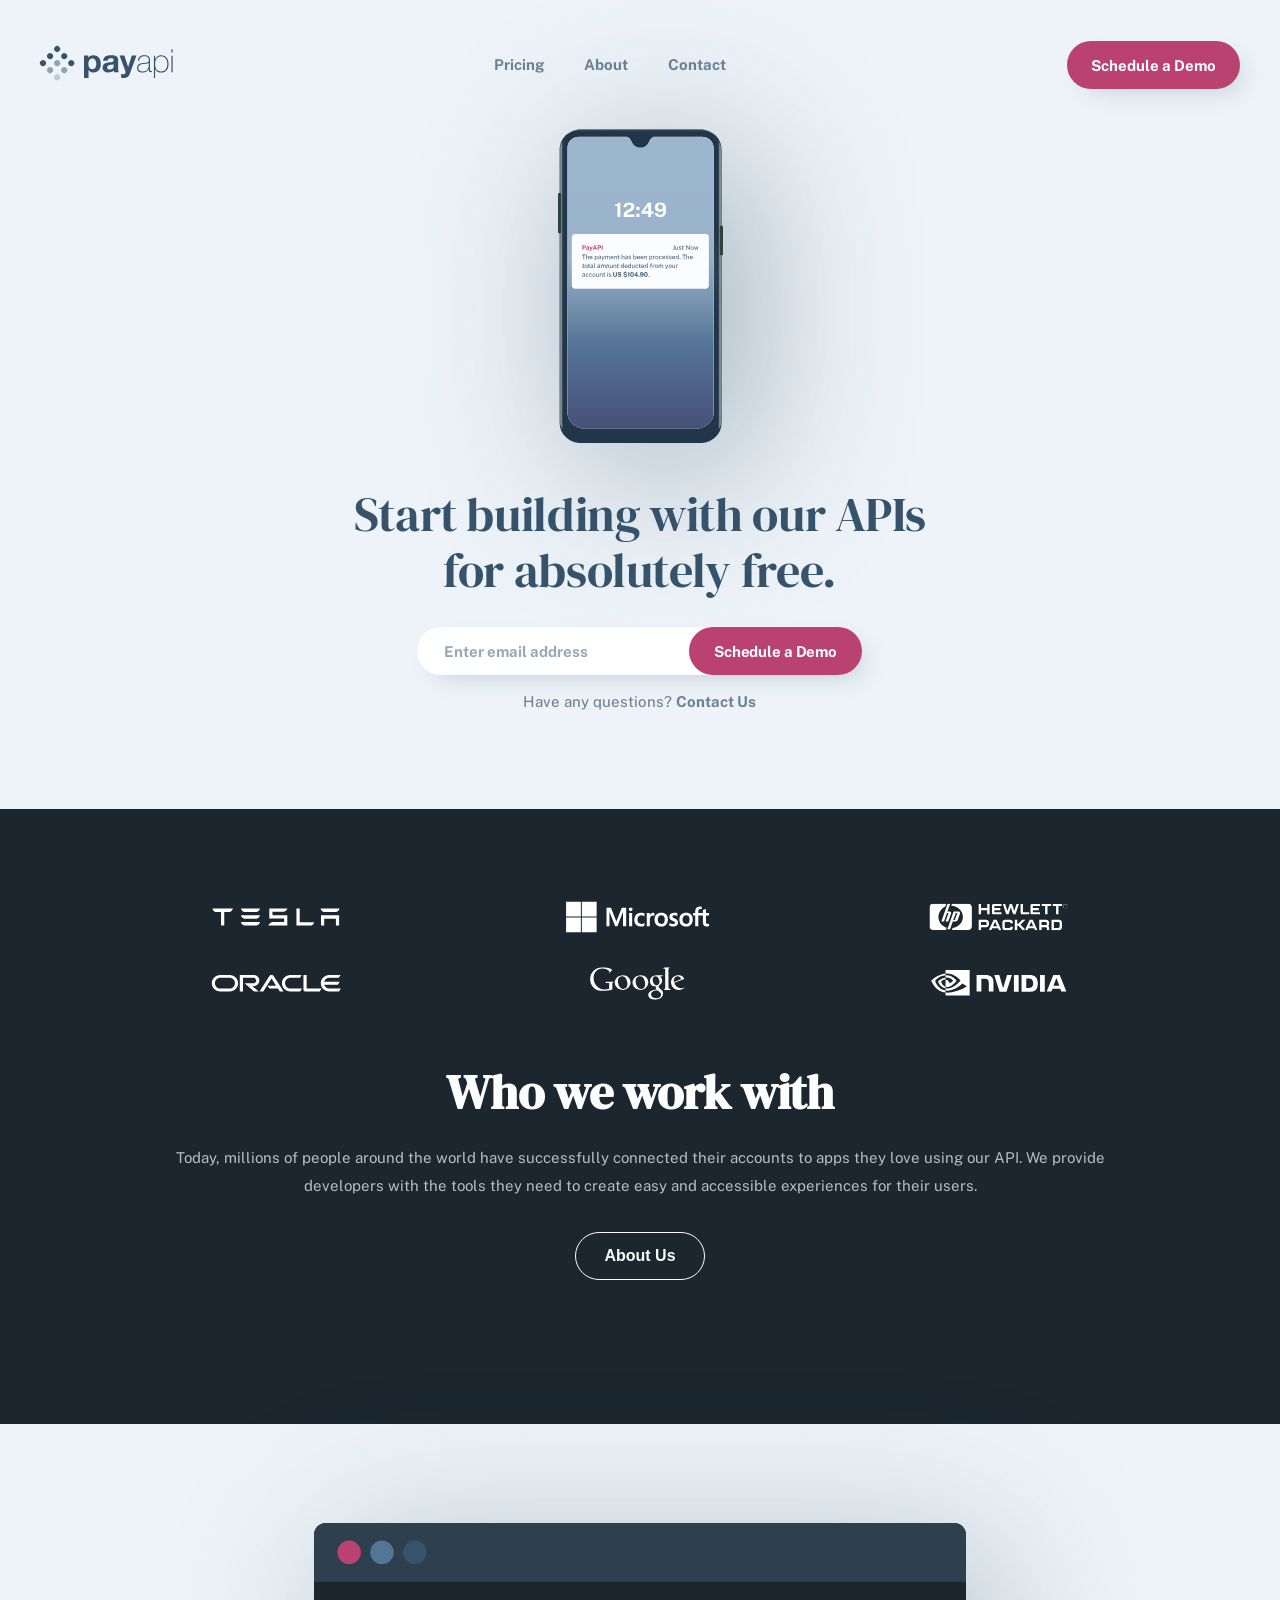
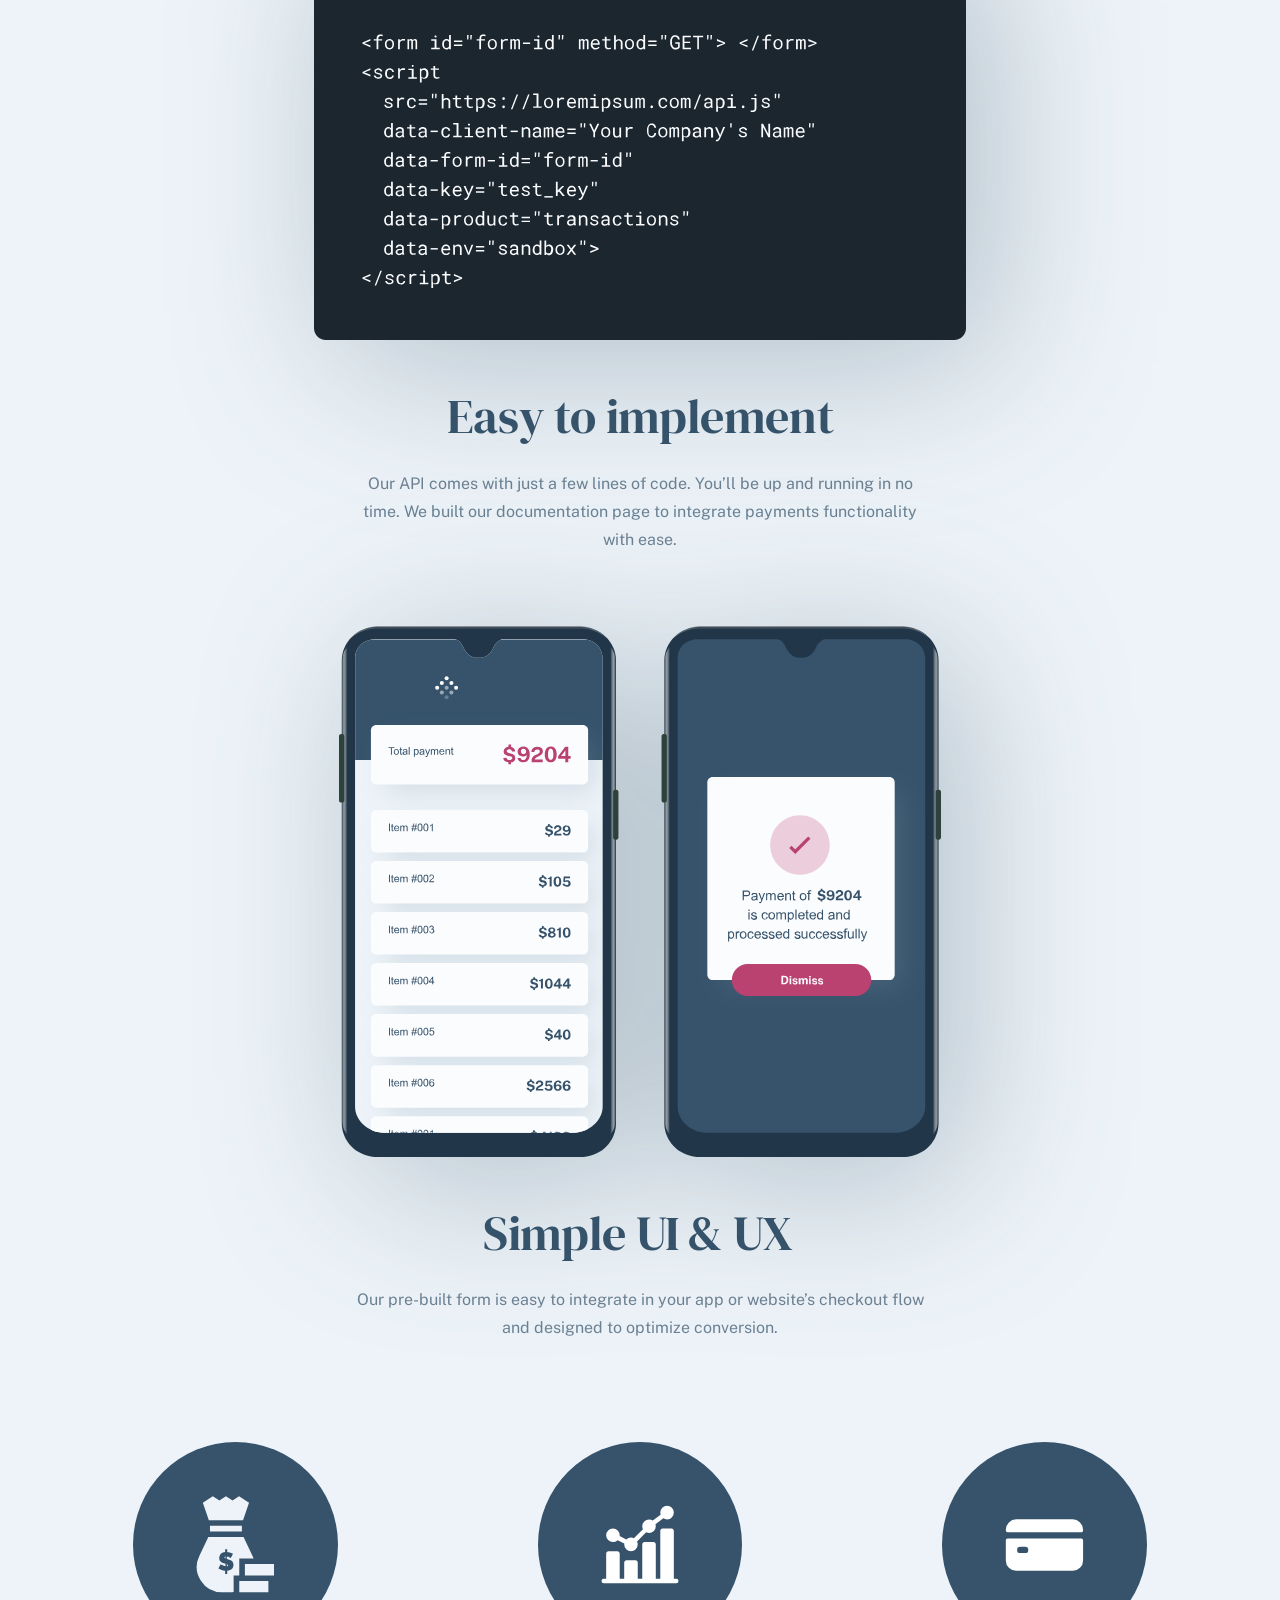
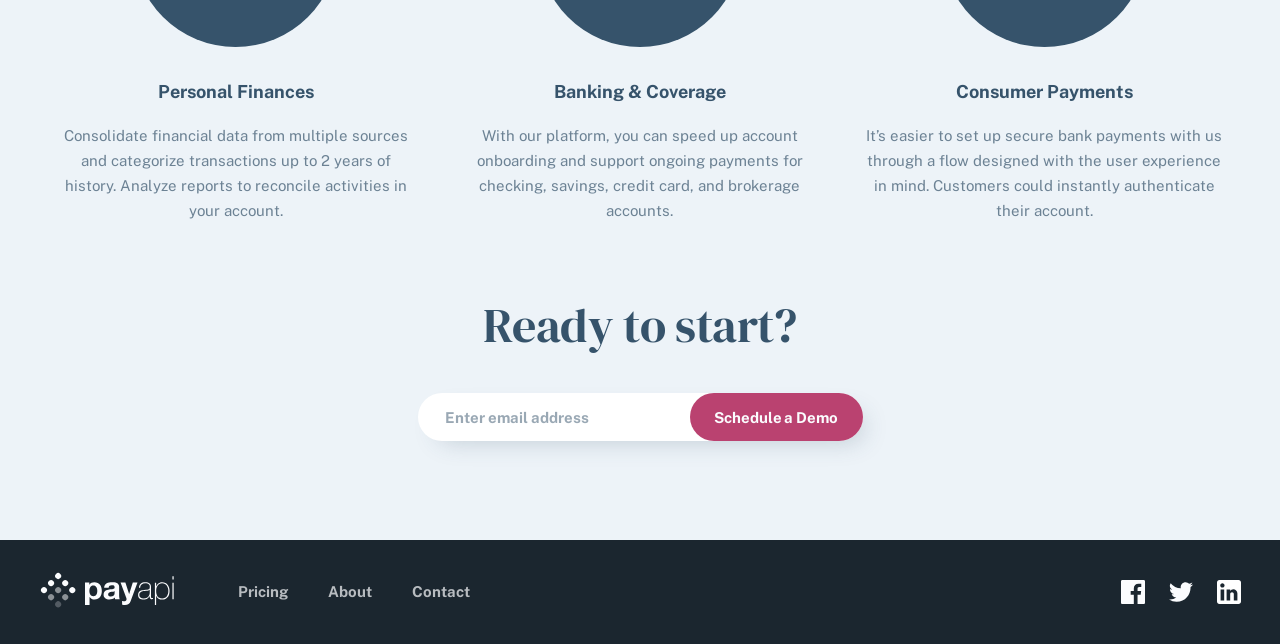
==== index.html @ 1e210c1c "Contact page conflicts fixed" ====
<!DOCTYPE html>
<html lang="en">

<head>
  <meta charset="UTF-8" />
  <meta name="viewport" content="width=device-width, initial-scale=1.0" />
  <title>Homepage</title>
  <link rel="stylesheet" href="/css/style.css" />
  <script type="module" defer src="/js/main.js"></script>
  <script type="module" defer src="/js/resize.js"></script>
  <script defer type="module" src="/js/validation.js"></script>
  <script type="module" defer src="/js/secondInputValidation.js"></script>
</head>

<body>
  <header>
    <!-- NAVBAR Section -->
    <section class="nav noSelect">
      <a href="/index.html">
        <img class="logo" src="/assets/shared/desktop/logo.svg" alt="logo" />
      </a>
      <ul class="menu">
        <li class="w-700">
          <a class="menuItem" href="/pricing.html">Pricing</a>
        </li>
        <li class="w-700">
          <a class="menuItem" href="/about.html">About</a>
        </li>
        <li class="w-700">
          <a class="menuItem" href="/contact.html">Contact</a>
        </li>
        <input class="mobile__btn" type="button" value="Schedule a Demo" />
      </ul>
      <input class="bttn" type="button" value="Schedule a Demo" />
      <button class="hamburger">
        <svg class="menuIcon" width="28" height="17" xmlns="http://www.w3.org/2000/svg">
          <g fill="#36536B" fill-rule="evenodd">
            <path d="M0 0h28v3H0zM0 7h28v3H0zM0 14h28v3H0z" />
          </g>
        </svg>
        <svg class="closeIcon" width="22" height="23" xmlns="http://www.w3.org/2000/svg">
          <path
            d="M19.839.54L21.96 2.66 13.12 11.5l8.84 8.839-2.121 2.121-8.84-8.84-8.838 8.84L.04 20.34l8.838-8.84L.04 2.662 2.16.54 11 9.378 19.839.54z"
            fill="#FBFCFE" fill-rule="evenodd" />
        </svg>
      </button>
    </section>
    <!-- Heeader part -->
    <section class="win__8">
      <!-- Image Section -->
      <div class="center__img">
        <img src="/assets/home/desktop/illustration-phone-mockup2.svg" alt="" />
      </div>
      <!-- Input and button Section -->
      <div class="head__desktop">
        <div class="head__text">
          <p class="title__txt">
            Start building with our APIs for absolutely free.
          </p>
          <form class="btns">
            <input class="title_input" type="email" name="" id="email" placeholder="Enter email address" />
            <button class="bttn__header" type="submit">
              Schedule a Demo
            </button>
          </form>
          <p class="p__questions">
            Have any questions?
            <a class="contact noSelect" href="about.html">Contact Us</a>
          </p>
        </div>
      </div>
    </section>
  </header>
  <!-- MAIN PART -->
  <main>
    <!-- Section about partners with "About Us" button -->
    <section class="partners">
      <!-- Partners Logos Section -->
      <div class="partners__reverse">
        <div class="partners__logos">
          <svg class="logo__scale" xmlns="http://www.w3.org/2000/svg" width="107" height="16" viewBox="0 0 107 16"
            fill="none">
            <path fill-rule="evenodd" clip-rule="evenodd"
              d="M2.75692 3.74634C1.35958 3.43124 0.302128 2.17086 0 0.910481L17.2591 0.871094V0.910481C16.9569 2.17086 15.9373 3.35247 14.5021 3.74634H10.1968L9.97023 3.82511V15.1292H7.28884V3.82511L7.06224 3.74634H2.75692ZM26.6535 3.73842H36.941C38.3889 3.46347 39.4558 2.128 39.7225 0.871094H23.8339C24.1388 2.128 25.2056 3.42419 26.6535 3.73842ZM103.239 3.73842H92.951C91.5412 3.42419 90.4744 2.128 90.1695 0.871094H106.02C105.715 2.128 104.686 3.46347 103.239 3.73842ZM90.5887 15.1292V6.52719H105.677V15.1292H103.01V9.39451H93.2558V15.1292H90.5887ZM82.4729 15.1292C83.8065 14.54 84.5304 13.5187 84.8353 12.3404H72.8331V0.910372H70.1279V15.1292H82.4729ZM59.6498 3.69914H50.1243L50.1624 6.52719H62.5075V15.1292H46.6952C47.3429 13.7544 48.6384 12.6939 50.1624 12.2618H59.8403V9.31595H47.4953V0.910372H62.5837C62.2789 2.128 61.0977 3.26708 59.6498 3.69914ZM36.941 9.35523H26.6535C25.2056 9.041 24.1388 7.74482 23.8339 6.48791H39.7225C39.4558 7.74482 38.3889 9.08028 36.941 9.35523ZM26.6535 15.1292H36.941C38.3889 14.8542 39.4558 13.5187 39.7225 12.2618H23.8339C24.1388 13.5187 25.2056 14.8542 26.6535 15.1292Z"
              fill="white" />
          </svg>
          <svg class="logo__scale" xmlns="http://www.w3.org/2000/svg" width="121" height="26" viewBox="0 0 121 26"
            fill="none">
            <path fill-rule="evenodd" clip-rule="evenodd"
              d="M13.3032 12.5806H0.975342V0H13.3032V12.5806ZM120.145 11.7932V9.67856H117.562V6.39111L117.475 6.41833L115.048 7.17299L115 7.18776V9.67867H111.17V8.29102C111.17 7.64488 111.312 7.15042 111.593 6.82067C111.871 6.49486 112.269 6.32923 112.776 6.32923C113.141 6.32923 113.519 6.41658 113.899 6.58885L113.994 6.63212V4.40513L113.949 4.38838C113.595 4.2588 113.112 4.19355 112.514 4.19355C111.761 4.19355 111.076 4.36023 110.479 4.69057C109.882 5.02137 109.412 5.49361 109.082 6.09404C108.754 6.69377 108.588 7.38643 108.588 8.15295V9.67856H106.789V11.7932H108.588V20.7017H111.17V11.7932H115V17.4544C115 19.786 116.082 20.9675 118.216 20.9675C118.567 20.9675 118.936 20.9258 119.312 20.844C119.696 20.76 119.957 20.6761 120.111 20.5866L120.145 20.5661V18.4319L120.04 18.5025C119.9 18.5975 119.725 18.675 119.521 18.7327C119.315 18.7915 119.144 18.8209 119.011 18.8209C118.511 18.8209 118.141 18.684 117.911 18.4138C117.679 18.1411 117.562 17.6644 117.562 16.9974V11.7932H120.145ZM101.022 18.8212C100.085 18.8212 99.3458 18.5053 98.825 17.883C98.3011 17.2576 98.0356 16.3659 98.0356 15.233C98.0356 14.0641 98.3011 13.1493 98.8253 12.5128C99.3464 11.8805 100.078 11.5596 101.001 11.5596C101.897 11.5596 102.609 11.8661 103.12 12.4711C103.633 13.0792 103.893 13.9867 103.893 15.1691C103.893 16.3662 103.649 17.2856 103.166 17.9007C102.686 18.5111 101.965 18.8212 101.022 18.8212ZM96.9156 10.9961C97.9283 9.94562 99.3487 9.41301 101.137 9.41301C102.821 9.41301 104.158 9.92247 105.107 10.9276C106.057 11.9322 106.538 13.3308 106.538 15.0837C106.538 16.8583 106.025 18.2984 105.013 19.3622C104.001 20.4272 102.609 20.9673 100.875 20.9673C99.2119 20.9673 97.8674 20.4548 96.8793 19.4431C95.8913 18.4317 95.3905 17.0435 95.3905 15.3176C95.3905 13.5005 95.9036 12.0466 96.9156 10.9961ZM91.2269 9.41301C90.0105 9.41301 89.0043 9.72927 88.2356 10.3528C87.4623 10.9801 87.07 11.8028 87.07 12.7984C87.07 13.3159 87.1547 13.7756 87.3213 14.1655C87.489 14.5566 87.7484 14.901 88.093 15.1901C88.4351 15.4768 88.9631 15.7771 89.6627 16.0827C90.2509 16.3287 90.6895 16.5368 90.9681 16.7008C91.2405 16.8615 91.4338 17.0231 91.5429 17.1805C91.649 17.3345 91.7028 17.5453 91.7028 17.8053C91.7028 18.5459 91.1572 18.9063 90.0345 18.9063C89.6181 18.9063 89.1431 18.8179 88.6227 18.6436C88.1061 18.472 87.6185 18.2207 87.177 17.8985L87.0698 17.8203V20.3475L87.1091 20.3662C87.4745 20.5376 87.9352 20.6822 88.4782 20.7959C89.0202 20.9098 89.5126 20.9677 89.9403 20.9677C91.2603 20.9677 92.3232 20.65 93.0989 20.0227C93.8794 19.3911 94.275 18.5489 94.275 17.519C94.275 16.7759 94.062 16.1388 93.6423 15.6249C93.2254 15.1152 92.5019 14.6472 91.4927 14.2336C90.6887 13.9056 90.1736 13.6333 89.9611 13.4243C89.7563 13.2224 89.6523 12.9368 89.6523 12.5752C89.6523 12.2546 89.7807 11.9978 90.0442 11.7898C90.3098 11.5808 90.6795 11.4745 91.1432 11.4745C91.5735 11.4745 92.0137 11.5436 92.4515 11.679C92.889 11.8144 93.2733 11.9957 93.594 12.2175L93.6995 12.2908V9.89351L93.659 9.87583C93.3631 9.74683 92.9729 9.63645 92.4989 9.54689C92.0271 9.4579 91.5991 9.41301 91.2269 9.41301ZM78.1409 17.883C78.6616 18.5053 79.4008 18.8212 80.3379 18.8212C81.281 18.8212 82.0018 18.5111 82.4814 17.9007C82.9643 17.2856 83.2093 16.3662 83.2093 15.1691C83.2093 13.9867 82.949 13.0792 82.4357 12.4711C81.925 11.8661 81.2122 11.5596 80.3172 11.5596C79.3939 11.5596 78.6621 11.8805 78.1415 12.5128C77.6171 13.1493 77.3518 14.0641 77.3518 15.233C77.3518 16.3662 77.6168 17.2576 78.1409 17.883ZM80.453 9.41301C78.6643 9.41301 77.2439 9.94562 76.2317 10.9961C75.2197 12.0466 74.7062 13.5005 74.7062 15.3176C74.7062 17.0442 75.2074 18.4317 76.1954 19.4431C77.1834 20.4548 78.5279 20.9673 80.1914 20.9673C81.9246 20.9673 83.317 20.4272 84.3293 19.3622C85.3412 18.2984 85.8542 16.8583 85.8542 15.0837C85.8542 13.3308 85.3729 11.9322 84.4232 10.9276C83.4731 9.92247 82.1372 9.41301 80.453 9.41301ZM70.7862 9.67856V11.5875H70.8134C71.0517 10.968 71.3634 10.4713 71.7947 10.1089C72.2861 9.6967 72.8597 9.48733 73.5008 9.48733C73.926 9.48733 74.2621 9.53909 74.4997 9.64168L74.541 9.65971V12.2738L74.4337 12.1948C74.3157 12.1083 74.1154 12.026 73.8389 11.9503C73.5596 11.8741 73.3017 11.8356 73.0719 11.8356C72.394 11.8356 71.8388 12.1335 71.4221 12.7214C71.0001 13.3163 70.7862 14.104 70.7862 15.0628V20.7015H68.2353V9.67856H70.7862ZM63.6671 9.41301C62.4968 9.41301 61.4529 9.66809 60.5651 10.1709C59.6753 10.6749 58.9873 11.3945 58.5191 12.3094C58.053 13.2221 57.8164 14.2883 57.8164 15.4773C57.8164 16.5188 58.0458 17.4745 58.4993 18.3169C58.953 19.1607 59.5952 19.8207 60.4082 20.2786C61.2199 20.7358 62.1582 20.9676 63.197 20.9676C64.4093 20.9676 65.4443 20.7213 66.2742 20.2354L66.3077 20.2159V17.8403L66.2005 17.9199C65.8246 18.1983 65.4045 18.4204 64.9525 18.5805C64.5016 18.7404 64.0906 18.8212 63.7301 18.8212C62.7292 18.8212 61.9256 18.5029 61.3424 17.8752C60.7579 17.2468 60.4615 16.3643 60.4615 15.2538C60.4615 14.1364 60.7706 13.2312 61.3797 12.5633C61.987 11.8974 62.792 11.5596 63.7722 11.5596C64.6107 11.5596 65.4277 11.8482 66.2007 12.4182L66.3077 12.4971V9.99412L66.2731 9.97435C65.9823 9.80883 65.5855 9.67216 65.093 9.56852C64.6026 9.46511 64.1229 9.41301 63.6671 9.41301ZM53.5086 9.67867H56.0595V20.7015H53.5086V9.67867ZM54.8102 4.98287C54.3903 4.98287 54.0241 5.12815 53.7233 5.41603C53.4212 5.70473 53.268 6.06822 53.268 6.49719C53.268 6.91942 53.4193 7.27628 53.7186 7.5573C54.0159 7.8375 54.3832 7.97952 54.8103 7.97952C55.2372 7.97952 55.6059 7.8375 55.9068 7.55776C56.2095 7.27628 56.3631 6.91953 56.3631 6.49719C56.3631 6.08322 56.2137 5.72346 55.9192 5.42766C55.625 5.13245 55.2517 4.98287 54.8102 4.98287ZM48.4454 20.7015V8.86539H48.3615L43.7415 20.7015H41.8952L37.202 8.86423H37.1181V20.7014H34.6716V5.3203H38.4214L42.8659 16.745L47.4457 5.3203H51.0488V20.7015H48.4454ZM14.1251 12.5806H26.453V0H14.1251V12.5806ZM13.3032 26H0.975342V13.4194H13.3032V26ZM14.1251 26H26.453V13.4194H14.1251V26Z"
              fill="white" />
          </svg>
          <svg class="logo__scale" xmlns="http://www.w3.org/2000/svg" width="115" height="22" viewBox="0 0 115 22"
            fill="none">
            <path fill-rule="evenodd" clip-rule="evenodd"
              d="M32.3952 0H18.7614L18.1421 1.6469C23.5481 1.90327 27.8451 5.96744 27.8451 10.9429C27.8451 15.5676 24.1323 19.4046 19.2677 20.129L18.684 21.8963H32.3952C33.1634 21.8993 33.9011 21.5931 34.4455 21.0455C34.9898 20.4978 35.296 19.7537 35.2963 18.9775V2.90892C35.2963 1.28809 33.9969 0 32.3952 0ZM7.43342 10.9435C7.43342 15.0151 10.321 18.6087 14.3378 19.9148L13.6368 21.8963H2.89436C1.29573 21.8963 0 20.5722 0 18.9558V2.93126C-0.00101789 1.31471 1.29443 0.00301889 2.89436 0.000620767H13.9846L13.2891 1.95604C9.94133 3.75192 7.43342 7.36416 7.43342 10.9435ZM108.008 13.3558H101.673V21.9845H107.969C110.249 21.9845 110.403 19.759 110.403 18.5485V16.0108C110.403 14.4881 109.63 13.3558 108.008 13.3558ZM108.432 18.7832V16.3231C108.472 15.7774 108.086 15.1523 107.506 15.1523H103.642V20.1886H107.351C108.046 20.1886 108.432 19.5244 108.432 18.7832ZM98.9531 18.6305C99.4188 18.2381 99.7284 17.6509 99.7284 16.0835C99.7284 14.3205 98.5273 13.3409 97.1327 13.3409H91.4367V21.9994H93.3745V19.4524H96.7057C97.481 19.4524 97.8687 20.0793 97.8687 20.4319V21.9988H99.7284V20.1967C99.7284 19.6876 99.573 18.944 98.9531 18.6305ZM93.3739 17.6509H96.9379C97.6746 17.6509 97.8681 16.7495 97.8681 16.3194C97.8681 15.8873 97.6746 15.1436 96.7051 15.1436H93.3739V17.6509ZM86.0529 13.3577H83.5044L80.0676 20.7727V21.9826H81.6121L82.307 20.4214H87.2423L87.9458 21.9826H89.9548L86.0529 13.3577ZM84.7787 14.958L83.118 18.6267H86.432L84.7787 14.958ZM71.1087 21.9919V13.349H73.0827V16.595H73.9336L77.2992 13.349H79.93L75.7896 17.4163L79.2326 20.8578V21.9919H77.7624L74.0884 18.3933H73.0827V21.9919H71.1087ZM60.7422 19.9508V15.3894C60.7422 14.4155 61.7836 13.3626 62.7094 13.3626H67.4555C68.6904 13.4011 69.4222 14.6886 69.4222 15.4292V16.1691H67.4555C67.4156 15.7793 67.0691 15.1951 66.7607 15.1951H63.365C62.5939 15.1951 62.71 15.9748 62.71 15.9748V19.4052C62.71 20.0291 63.0953 20.1849 63.3269 20.1849H66.6833C67.4162 20.1849 67.4942 19.561 67.4942 19.1712H69.4228V19.9508C69.4228 21.2377 68.5362 21.9783 67.4561 21.9783H62.7487C61.2822 21.9783 60.7422 20.8472 60.7422 19.9508ZM55.9635 13.3409H53.4064L49.4154 22H51.5074L52.2053 20.4332H57.156L57.8619 22H59.8771L55.9635 13.3409ZM54.6844 14.9468L53.0188 18.6305H56.3119L54.6844 14.9468ZM47.203 13.354H40.9806V21.987H42.9515V19.5647H47.2024C48.3617 19.5647 49.6759 18.9011 49.6759 16.4789C49.6765 14.0182 48.2462 13.354 47.203 13.354ZM42.9515 17.7682H46.7392C47.5895 17.7682 47.5895 16.87 47.5895 16.4795C47.5895 16.0891 47.5895 15.1511 46.623 15.1511H42.9515V17.7682ZM40.9806 0.141535V8.77455H42.9515V5.33674H48.0914V8.77455H50.0624V0.141535H48.0914V3.54024H42.9515V0.141535H40.9806ZM53.4427 0.135948H60.0197V1.93679H54.0614V3.54024H59.0139V5.33922H54.0614V6.98177H60.0197V8.78076H53.3266C52.5525 8.78076 52.0886 8.15502 52.0886 7.64661V1.42714C52.0886 0.644357 52.5525 0.135948 53.4427 0.135948ZM75.9002 0.144639V7.48335C75.9002 8.14695 76.4028 8.77145 77.2912 8.77145H83.086V6.97556H77.8712V0.144639H75.9002ZM98.343 1.93493V8.78076H96.3702V1.93493H93.5256V0.134707H101.227V1.93493H98.343ZM107.469 8.78634V1.93121H110.355V0.12912H102.646V1.93121H105.494V8.78634H107.469ZM85.5073 0.139673H92.0794H92.08V1.93679H86.126V3.53962H91.0749V5.33736H86.126V6.97867H92.08V8.77641H85.3912C84.6171 8.77641 84.1538 8.1513 84.1538 7.64289V1.42963C84.1538 0.647461 84.6171 0.139673 85.5073 0.139673ZM70.5158 8.78945C69.934 8.78945 69.3724 7.90796 69.2557 7.47652L67.8027 2.94927L65.903 8.79007H64.7019C64.12 8.79007 63.6156 7.88871 63.4995 7.4579L61.1354 0.127257H63.1118L64.9347 6.04628L66.8725 0.166366H68.7322L70.67 6.04628L72.4916 0.127257H74.4693L71.6782 8.79007H70.5158V8.78945ZM113.025 0.0763544C113.535 0.0681472 114.026 0.272203 114.382 0.640632C114.755 1.01682 114.942 1.47246 114.942 2.00694C114.95 2.52317 114.748 3.01992 114.382 3.3807C114.008 3.75999 113.555 3.94994 113.025 3.94994C112.493 3.94994 112.042 3.76061 111.67 3.3807C111.3 3.00265 111.115 2.54515 111.115 2.00694C111.107 1.49298 111.31 0.998695 111.675 0.640632C112.048 0.265068 112.497 0.0763544 113.025 0.0763544ZM114.191 3.19323C113.887 3.51331 113.464 3.69098 113.025 3.68363C112.586 3.69144 112.163 3.51369 111.859 3.19323C111.546 2.88025 111.373 2.45129 111.381 2.00632C111.381 1.54571 111.541 1.15277 111.861 0.827483C112.183 0.500959 112.57 0.337077 113.026 0.337077C113.481 0.337077 113.87 0.500959 114.192 0.827483C114.512 1.15277 114.671 1.54571 114.671 2.00632C114.671 2.47065 114.512 2.86608 114.191 3.19323ZM15.0461 0L9.85222 14.6674V14.668H12.0457L14.5851 7.60848H15.2775C15.7385 7.60848 15.7385 7.94782 15.6619 8.3256L13.3919 14.668H15.6619C15.6619 14.668 17.624 9.3076 17.9705 8.17485C18.3164 7.04211 17.624 6.47574 16.2772 6.47574H14.9689L17.2775 0H15.0461ZM20.0814 6.4385H23.6719C24.7524 6.4385 25.8727 7.00727 25.2936 8.56164L23.6333 13.1869C23.3248 14.059 23.0542 14.6656 21.4325 14.6656H19.4024L17.1086 21.1852H14.9077L20.0814 6.4385ZM23.0542 8.14482C23.0542 8.14482 21.4325 12.656 21.3939 12.8836C21.3553 13.1112 21.1619 13.5281 20.7762 13.5281H19.8022L21.8959 7.57605H22.8613C23.2085 7.57605 23.1699 7.84152 23.0542 8.14482Z"
              fill="white" />
          </svg>
          <svg class="logo__scale" mlns="http://www.w3.org/2000/svg" width="109" height="15" viewBox="0 0 109 15"
            fill="none">
            <path fill-rule="evenodd" clip-rule="evenodd"
              d="M47.0247 9.2711H54.1314L50.3735 3.28146L43.4765 14.1109H40.3377L48.7266 1.10233C49.0913 0.576854 49.6992 0.259277 50.3735 0.259277C51.0256 0.259277 51.6335 0.565824 51.9873 1.08048L60.4094 14.1109H57.2706L55.7897 11.691H48.5943L47.0247 9.2711ZM79.6302 11.6908V0.390595H76.9666V12.7969C76.9666 13.1363 77.0991 13.4649 77.3533 13.7168C77.6075 13.9686 77.9501 14.1109 78.3259 14.1109H90.4729L92.0425 11.691H79.63L79.6302 11.6908ZM40.2492 5.03334C40.2492 7.5956 38.1492 9.66505 35.5627 9.66505L35.5629 9.66547H34.347L39.6966 14.1111H35.828L27.8768 7.24556L35.386 7.25638C36.6239 7.25638 37.6186 6.25994 37.6186 5.03375C37.6186 3.80736 36.6239 2.81072 35.386 2.81072H26.5725V14.1111H23.9097V0.390387H35.5627C38.1492 0.390387 40.2492 2.47087 40.2492 5.03334ZM7.51875 14.1109C3.69556 14.1111 0.592896 11.045 0.592896 7.25638C0.592896 3.46751 3.69556 0.390803 7.51875 0.390803H15.5685C19.3925 0.390803 22.4928 3.46751 22.4928 7.25638C22.4928 11.045 19.3925 14.1109 15.5682 14.1109H7.51875ZM19.8725 7.25617C19.8725 9.70896 17.8664 11.691 15.3895 11.691H15.3893H7.69667C5.22084 11.691 3.21367 9.70896 3.21367 7.25638C3.21367 4.80358 5.22084 2.81072 7.69688 2.81072H15.3895C17.8664 2.81072 19.8725 4.80358 19.8725 7.25617ZM65.969 14.1109C62.145 14.1109 59.0389 11.045 59.0389 7.25638C59.0389 3.46751 62.145 0.390803 65.969 0.390803H75.5299L73.9712 2.81072H66.1459C63.67 2.81072 61.6585 4.80358 61.6585 7.25638C61.6585 9.70896 63.67 11.691 66.1459 11.691H75.7507L74.1811 14.1109H65.969ZM94.2312 8.46071C94.7616 10.3333 96.497 11.691 98.5417 11.691H108.146L106.577 14.1107H98.3646C94.5404 14.1107 91.4346 11.0448 91.4346 7.25596C91.4346 3.4673 94.5404 0.390387 98.3646 0.390387H107.936L106.356 2.81072H98.5417C96.497 2.81072 94.7616 4.17925 94.2312 6.0408H107.185L105.615 8.46071H94.2312Z"
              fill="white" />
          </svg>
          <svg class="logo__scale" xmlns="http://www.w3.org/2000/svg" width="79" height="27" viewBox="0 0 79 27"
            fill="none">
            <path fill-rule="evenodd" clip-rule="evenodd"
              d="M15.8735 13.156H12.4196L13.5755 12.027H19.7359L18.8288 12.9196C18.6604 13.0716 18.5478 13.2446 18.5478 13.4968V18.4283C15.6729 19.2154 13.1841 19.6364 10.3811 19.6364C4.6002 19.6364 0 15.8928 0 9.67838C0 5.31251 3.44961 0 10.9965 0C14.4343 0 16.8395 1.05087 18.5005 2.15661L15.8744 4.74054V3.18322C14.4739 1.93399 12.9084 1.03716 10.218 1.03716C5.96632 1.03716 2.91882 4.28252 2.91882 8.90922C2.91882 13.6265 6.28801 18.4568 12.0206 18.4568C13.435 18.4568 14.7958 18.2699 15.8735 17.9292V13.156ZM27.4764 6.54545C23.2049 6.54545 20.5583 9.56428 20.5583 12.7686C20.5583 15.5344 22.6904 18.8182 27.0104 18.8182C31.1659 18.8182 33.7155 15.7934 33.7155 12.533C33.7155 9.49595 31.2239 6.54658 27.4764 6.54658V6.54545ZM26.7677 7.42557C29.7793 7.42557 31.1205 11.2204 31.1205 13.927C31.1205 17.9523 27.9983 18.0319 27.625 18.0319C26.1962 18.0319 25.1977 17.1967 24.4502 16.1013C23.7922 15.0918 23.149 13.2162 23.149 11.3836C23.149 9.55805 23.7668 8.66672 24.7391 8.01096C25.5341 7.5194 26.2786 7.42557 26.7667 7.42557H26.7677ZM55.4381 6.54545C51.8331 6.54545 49.8829 8.91441 49.8829 11.5594C49.8829 13.573 51.2727 15.8447 54.1399 15.8447H54.8653C54.8653 15.8447 54.6677 16.3428 54.6667 16.824C54.6667 17.5337 54.9123 17.9323 55.4339 18.5457C50.5003 18.8577 48.5175 20.9231 48.5175 23.1429C48.5175 25.0869 50.3109 27 54.0797 27C58.5415 27 60.8524 24.4289 60.8524 21.9057C60.8524 20.1269 59.9986 19.1518 57.8364 17.4702C57.2006 16.9573 57.0774 16.6306 57.0774 16.2467C57.0774 15.707 57.3827 15.3464 57.5038 15.2034L57.5104 15.1955C57.6454 15.0477 57.8455 14.8861 58.0042 14.758C58.0862 14.6918 58.1571 14.6345 58.2022 14.5927C58.9287 13.9539 59.9548 13.0086 59.9548 11.1218C59.9548 9.8273 59.436 8.71368 58.2542 7.67092H59.697L60.7811 6.54567H55.4381V6.54545ZM54.4437 7.38728C55.0978 7.38728 55.6438 7.62735 56.2206 8.12546C56.8603 8.72405 57.8825 10.3326 57.8825 12.323C57.8825 14.4709 56.2747 15.0589 55.4045 15.0589C54.9786 15.0589 54.4682 14.9351 54.0361 14.6285C53.0763 13.9824 52.1235 12.2627 52.1235 10.2163C52.1235 8.36976 53.1832 7.38728 54.4437 7.38728ZM56.3439 19.3844C56.3439 19.3844 56.1462 19.3611 55.8712 19.3611C52.1694 19.4149 50.8203 20.864 50.8203 22.5477C50.8203 24.5803 52.789 25.825 55.3647 25.825C57.7112 25.825 59.1601 24.5538 59.1601 22.9326C59.1601 21.7533 58.502 21.0913 57.4464 20.2251C56.993 19.8656 56.3439 19.3844 56.3439 19.3844ZM66.6335 18.8182H61.3979L62.3573 17.8739C62.5146 17.7131 62.5879 17.5566 62.5879 17.3267V1.14766H60.8524L62.0145 0H66.4793L65.535 0.932605C65.4294 1.03279 65.285 1.19035 65.285 1.49802V17.117C65.285 17.4513 65.5252 17.7963 65.9295 17.8452L67.4311 18.0305L66.6335 18.8182ZM67.4311 12.4381C67.4311 8.65346 70.5744 6.54545 73.5333 6.54545H73.5344C76.6732 6.54545 78.0392 8.17118 78.5236 9.78558L70.1368 12.9542C70.9376 15.8975 73.2266 17.4986 75.6007 17.4986C76.8501 17.4986 77.7906 17.1417 78.9437 16.5981C78.3328 17.362 77.496 17.9698 76.6264 18.3441C75.8158 18.6918 74.9506 18.8182 73.8999 18.8182C69.6863 18.8182 67.4311 15.5638 67.4311 12.4381ZM75.7207 9.58763C75.7207 8.63204 74.5731 7.4113 72.9855 7.4113C71.936 7.4113 69.8085 8.1466 69.8085 10.8971C69.8085 11.5529 69.948 12.1597 69.948 12.1597L75.1032 10.2108C75.5135 10.0598 75.7207 9.89664 75.7207 9.58763ZM42.2784 6.54545C38.0068 6.54545 35.3602 9.56428 35.3602 12.7686C35.3602 15.5344 37.4924 18.8182 41.8123 18.8182C45.9678 18.8182 48.5175 15.7934 48.5175 12.533C48.5175 9.49595 46.0258 6.54658 42.2784 6.54658V6.54545ZM41.5697 7.42557C44.5813 7.42557 45.9224 11.2204 45.9224 13.927C45.9224 17.9523 42.8002 18.0319 42.4269 18.0319C40.9982 18.0319 39.9996 17.1967 39.2521 16.1013C38.5942 15.0918 37.951 13.2162 37.951 11.3836C37.951 9.55805 38.5687 8.66672 39.541 8.01096C40.3361 7.5194 41.0805 7.42557 41.5686 7.42557H41.5697Z"
              fill="white" />
          </svg>
          <svg class="logo__scale" xmlns="http://www.w3.org/2000/svg" width="114" height="23" viewBox="0 0 114 23"
            fill="none">
            <path fill-rule="evenodd" clip-rule="evenodd"
              d="M12.4437 0.272949V3.13772L13.0103 3.10221C20.2932 2.85361 25.0501 9.09219 25.0501 9.09219C25.0501 9.09219 19.5968 15.7451 13.9192 15.7451C13.4234 15.7451 12.9394 15.6977 12.4555 15.6149V17.3906C12.8568 17.4379 13.2699 17.4734 13.6713 17.4734C18.9594 17.4734 22.7838 14.7626 26.4902 11.5663C26.7672 11.7907 27.4311 12.1572 28.1241 12.5399C28.9668 13.0052 29.8525 13.4942 30.1376 13.78C26.62 16.7395 18.4164 19.1189 13.7657 19.1189C13.3172 19.1189 12.8922 19.0952 12.4673 19.0479V21.5457H32.5573V0.272949H12.4437ZM12.4437 6.61807V4.70125L12.4555 4.70033V4.69959C12.6404 4.688 12.8253 4.67665 13.0103 4.67665C18.2511 4.51092 21.686 9.19873 21.686 9.19873C21.686 9.19873 17.9797 14.3601 14.0018 14.3601C13.4706 14.3601 12.9512 14.2772 12.4555 14.1115V8.28722C14.3781 8.52127 14.8568 9.33247 15.9209 11.1358C15.987 11.2478 16.0553 11.3637 16.1265 11.4835L18.8531 9.1869C18.8531 9.1869 16.8583 6.57072 13.506 6.57072C13.1519 6.55888 12.7978 6.58256 12.4437 6.61807ZM12.4437 6.61807V8.27538H12.4319C10.3898 8.02678 8.78451 9.94452 8.78451 9.94452C8.78451 9.94452 9.6934 13.1763 12.4437 14.1115V15.6267C7.55692 14.7507 6.19948 9.64857 6.19948 9.64857C6.19948 9.64857 8.54843 7.04423 12.4437 6.61807ZM12.4555 4.69959L12.4437 4.70033V4.70125C6.6559 5.15599 3.7679 9.43549 3.7679 9.43549C3.7679 9.43549 5.97521 16.5856 12.4437 17.3906V19.0479C3.62626 18.2192 0.48645 9.10403 0.48645 9.10403C0.48645 9.10403 6.03423 3.65859 12.4555 3.13772V4.69959ZM38.3136 4.36386V18.2612H42.3034V7.47046L45.4145 7.48222C46.4357 7.48222 47.1481 7.72934 47.635 8.24711C48.2643 8.90608 48.5137 9.97692 48.5137 11.9185V18.2612H52.3847V10.5888C52.3847 5.10521 48.858 4.36386 45.4145 4.36386H38.3136ZM69.4244 4.38739V18.2729H73.3785V4.38739H69.4244ZM75.8009 18.2729V4.38739H81.3462C84.5048 4.38739 86.6184 4.76395 88.0671 6.70557C88.8864 7.78818 89.3495 9.52976 89.3495 11.4831C89.3495 13.6131 88.8033 15.5664 87.9483 16.449C86.749 17.7081 85.6328 18.2729 82.213 18.2729H75.8009ZM79.7194 7.39985H81.4175C83.8873 7.39985 85.4785 8.49422 85.4785 11.3419C85.4785 14.1897 83.8873 15.2958 81.4175 15.2958H79.7194V7.39985ZM60.4236 15.3899L63.7247 4.38739H67.762L63.2022 18.2729H57.5026L52.9903 4.38739H57.2651L60.4236 15.3899ZM91.2019 18.2729H95.1561V4.38739H91.2019V18.2729ZM96.771 18.2612L102.293 4.38739H107.577L113.146 18.2494H108.907L108.075 15.8018H101.544L100.666 18.2612H96.771ZM104.857 6.91739L107.256 13.413H102.388L104.857 6.91739Z"
              fill="white" />
          </svg>
        </div>
        <div class="ref__text">
          <h2 class="sec__title">Who we work with</h2>
          <p class="p__text p__description">
            Today, millions of people around the world have successfully
            connected their accounts to apps they love using our API. We
            provide developers with the tools they need to create easy and
            accessible experiences for their users.
          </p>
          <button class="partners__button ref__btn" type="button">
            About Us
          </button>
        </div>
      </div>
    </section>

    <!-- Section 1 with image and text-->
    <section class="easy">
      <div class="easy__wrapper">
        <img class="easy__img" src="/assets/home/desktop/illustration-easy-to-implement2.svg"
          alt="easy to implement example" />
        <div class="easy__description">
          <h1 class="easy__heading">Easy to implement</h1>
          <p class="easy__text">
            Our API comes with just a few lines of code. You’ll be up and
            running in no time. We built our documentation page to integrate
            payments functionality with ease.
          </p>
        </div>
      </div>
    </section>
    <!-- Section 2 with text and image -->
    <section class="simple">
      <div class="simple__wrapper">
        <img class="simple__img" src="/assets/home/desktop/illustration-simple-ui3.svg" alt="simple ui & ux example" />
        <div class="simple__description">
          <h1 class="simple__heading">Simple UI & UX</h1>
          <p class="simple__text">
            Our pre-built form is easy to integrate in your app or website’s
            checkout flow and designed to optimize conversion.
          </p>
        </div>
      </div>
    </section>
    <!-- Section with three icons and text below them -->
    <section class="benefits">
      <div class="benefits__wrapper">
        <div class="benefit-card">
          <img class="benefit-card__img" src="/assets/home/desktop/icon-personal-finances.svg" alt="money bag icon" />
          <h2 class="benefit-card__heading">Personal Finances</h2>
          <p class="benefit-card__text">
            Consolidate financial data from multiple sources and categorize
            transactions up to 2 years of history. Analyze reports to
            reconcile activities in your account.
          </p>
        </div>
        <div class="benefit-card">
          <img class="benefit-card__img" src="/assets/home/desktop/icon-banking-and-coverage.svg" alt="graph icon" />
          <h2 class="benefit-card__heading">Banking & Coverage</h2>
          <p class="benefit-card__text">
            With our platform, you can speed up account onboarding and support
            ongoing payments for checking, savings, credit card, and brokerage
            accounts.
          </p>
        </div>
        <div class="benefit-card">
          <img class="benefit-card__img" src="/assets/home/desktop/icon-consumer-payments.svg" alt="credit card icon" />
          <h2 class="benefit-card__heading">Consumer Payments</h2>
          <p class="benefit-card__text">
            It’s easier to set up secure bank payments with us through a flow
            designed with the user experience in mind. Customers could
            instantly authenticate their account.
          </p>
        </div>
      </div>
    </section>
  </main>
  <!-- WIN-13 FOOTER part -->
  <footer>
    <!-- Text, input and button section -->
    <section class="footer__section1">
      <p class="footer__section1__text">Ready to start?</p>
      <form class="btns footer__button">
        <input class="title_input " type="email" name="email" id="email__two" placeholder="Enter email address" />
        <button class="bttn__header  footer__button__pink validate__second" type="submit">Schedule a Demo</button>
      </form>
    </section>
    <!-- Logo, links and icons sections -->
    <section class="footer__section2 noSelect">
      <div class="footer__logoLinks">
        <div>
          <a href="/index.html">
            <img src="/assets/home/desktop/Group 21.svg" alt="logo" />
          </a>
        </div>
        <div class="footer__links">
          <ul>
            <li><a href="/pricing.html">Pricing</a></li>
            <li><a href="/about.html">About</a></li>
            <li><a href="/contact.html">Contact</a></li>
          </ul>
        </div>
      </div>
      <div class="footer__icons">
        <a href="https://www.facebook.com" target="_blank">
          <svg width="24" height="24" xmlns="http://www.w3.org/2000/svg">
            <path
              d="M22.675 0H1.325C.593 0 0 .593 0 1.325v21.351C0 23.407.593 24 1.325 24H12.82v-9.294H9.692v-3.622h3.128V8.413c0-3.1 1.893-4.788 4.659-4.788 1.325 0 2.463.099 2.795.143v3.24l-1.918.001c-1.504 0-1.795.715-1.795 1.763v2.313h3.587l-.467 3.622h-3.12V24h6.116c.73 0 1.323-.593 1.323-1.325V1.325C24 .593 23.407 0 22.675 0z"
              fill="#FBFCFE" fill-rule="nonzero" />
          </svg>
        </a>
        <a href="https://www.twitter.com" target="_blank">
          <svg width="24" height="20" xmlns="http://www.w3.org/2000/svg">
            <path
              d="M24 2.557a9.83 9.83 0 01-2.828.775A4.932 4.932 0 0023.337.608a9.864 9.864 0 01-3.127 1.195A4.916 4.916 0 0016.616.248c-3.179 0-5.515 2.966-4.797 6.045A13.978 13.978 0 011.671 1.149a4.93 4.93 0 001.523 6.574 4.903 4.903 0 01-2.229-.616c-.054 2.281 1.581 4.415 3.949 4.89a4.935 4.935 0 01-2.224.084 4.928 4.928 0 004.6 3.419A9.9 9.9 0 010 17.54a13.94 13.94 0 007.548 2.212c9.142 0 14.307-7.721 13.995-14.646A10.025 10.025 0 0024 2.557z"
              fill="#FBFCFE" fill-rule="nonzero" />
          </svg>
        </a>
        <a href="https://www.linkedin.com" target="_blank">
          <svg width="24" height="24" xmlns="http://www.w3.org/2000/svg">
            <path
              d="M21.6 0H2.4C1.08 0 0 1.08 0 2.4v19.2C0 22.92 1.08 24 2.4 24h19.2c1.32 0 2.4-1.08 2.4-2.4V2.4C24 1.08 22.92 0 21.6 0zM7.2 20.4H3.6V9.6h3.6v10.8zM5.4 7.56c-1.2 0-2.16-.96-2.16-2.16 0-1.2.96-2.16 2.16-2.16 1.2 0 2.16.96 2.16 2.16 0 1.2-.96 2.16-2.16 2.16zm15 12.84h-3.6v-6.36c0-.96-.84-1.8-1.8-1.8-.96 0-1.8.84-1.8 1.8v6.36H9.6V9.6h3.6v1.44c.6-.96 1.92-1.68 3-1.68 2.28 0 4.2 1.92 4.2 4.2v6.84z"
              fill="#FFF" fill-rule="nonzero" />
          </svg>
        </a>
      </div>
    </section>
  </footer>
</body>

</html>
---- css/style.css ----
@import url("https://fonts.googleapis.com/css2?family=DM+Serif+Display&display=swap");
@import url("https://fonts.googleapis.com/css2?family=Public+Sans:wght@400;700&display=swap");
@import url("https://fonts.googleapis.com/css2?family=DM+Serif+Display&display=swap");
@import url("https://fonts.googleapis.com/css2?family=Public+Sans:wght@400;700&display=swap");
@import url("https://fonts.googleapis.com/css2?family=DM+Serif+Display&display=swap");
@import url("https://fonts.googleapis.com/css2?family=Public+Sans:wght@400;700&display=swap");
@import url("https://fonts.googleapis.com/css2?family=DM+Serif+Display&display=swap");
@import url("https://fonts.googleapis.com/css2?family=Public+Sans:wght@400;700&display=swap");
w-700 {
  font-weight: 700;
}

w-400 {
  font-weight: 400;
}

.h1__large {
  font-family: "DM Serif Display", serif;
  font-size: 72px;
  line-height: 72px;
}

.h1__small {
  font-family: "DM Serif Display", serif;
  font-size: 56px;
  line-height: 56px;
}

.h3__big {
  font-family: "DM Serif Display", serif;
  font-size: 32px;
  line-height: 40px;
}

.h3__small {
  font-family: "Public Sans", sans-serif;
  font-size: 18px;
  line-height: 25px;
}

.h4__both {
  font-family: "DM Serif Display", serif;
  font-size: 24px;
  line-height: 32px;
}

.p__text {
  font-family: "Public Sans", sans-serif;
  font-size: 15px;
  line-height: 28px;
}

w-700 {
  font-weight: 700;
}

w-400 {
  font-weight: 400;
}

.h1__large {
  font-family: "DM Serif Display", serif;
  font-size: 72px;
  line-height: 72px;
}

.h1__small {
  font-family: "DM Serif Display", serif;
  font-size: 56px;
  line-height: 56px;
}

.h3__big {
  font-family: "DM Serif Display", serif;
  font-size: 32px;
  line-height: 40px;
}

.h3__small {
  font-family: "Public Sans", sans-serif;
  font-size: 18px;
  line-height: 25px;
}

.h4__both {
  font-family: "DM Serif Display", serif;
  font-size: 24px;
  line-height: 32px;
}

.p__text {
  font-family: "Public Sans", sans-serif;
  font-size: 15px;
  line-height: 28px;
}

* {
  box-sizing: border-box;
  margin: 0;
  padding: 0;
  text-decoration: none;
}

img {
  max-width: 100%;
}

.resize-animation-stopper * {
  animation: none !important;
  transition: none !important;
}

.noSelect {
  -webkit-tap-highlight-color: transparent;
  -webkit-touch-callout: none;
  -webkit-user-select: none;
  -moz-user-select: none;
  user-select: none;
}

.noSelect:focus {
  outline: none !important;
}

body {
  background-color: #EDF3F8;
}

p {
  line-height: 1.75rem;
}

.benefits {
  text-align: center;
}
.benefits .benefits__wrapper {
  display: grid;
  gap: 3rem;
}
.benefits .benefits__wrapper .benefit-card__img {
  padding: 1.4rem;
}
.benefits .benefits__wrapper .benefit-card__heading {
  color: #36536B;
  font-family: "Public Sans";
  font-size: 1.125rem;
  font-style: normal;
  font-weight: 700;
}
.benefits .benefits__wrapper .benefit-card__text {
  color: #6C8294;
  font-family: "Public Sans";
  font-size: 0.9375rem;
  font-style: normal;
  font-weight: 400;
  line-height: 1.5625rem;
}

.simple {
  padding-top: 3rem;
  padding-bottom: 3rem;
  text-align: center;
}
.simple .simple__wrapper {
  display: flex;
  flex-direction: column;
  justify-content: center;
  align-items: center;
}
.simple .simple__wrapper .simple__img {
  filter: drop-shadow(25px 25px 80px rgba(54, 83, 107, 0.322));
}
.simple .simple__wrapper .simple__heading {
  color: #36536B;
}
.simple .simple__wrapper .simple__text {
  font-family: "Public Sans", sans-serif;
  color: #6C8294;
  max-width: 573px;
}

.easy {
  padding-top: 3rem;
  text-align: center;
}
.easy .easy__wrapper {
  display: flex;
  flex-direction: column;
  justify-content: center;
  align-items: center;
}
.easy .easy__wrapper .easy__img {
  filter: drop-shadow(25px 25px 80px rgba(54, 83, 107, 0.322));
}
.easy .easy__wrapper .easy__heading {
  color: #36536B;
}
.easy .easy__wrapper .easy__text {
  font-family: "Public Sans", sans-serif;
  color: #6C8294;
  max-width: 573px;
}

.about__container,
.culture,
.people {
  text-align: center;
}

.about__heading {
  font-family: "DM Serif Display", serif;
  letter-spacing: 1.25px;
  color: #36536B;
  margin-bottom: 3rem;
  font-style: normal;
  font-weight: 400;
}

.our-vision__heading,
.our-business__heading,
.culture__heading,
.people__heading {
  font-size: 2rem;
  white-space: nowrap;
  font-family: "DM Serif Display", serif;
  color: #36536B;
  font-style: normal;
  font-weight: 400;
}

.our-business__description,
.our-vision__description,
.culture__description,
.people__description {
  font-family: "Public Sans", sans-serif;
  color: #6C8294;
}

.partners {
  background-color: #1B262F;
  color: #FBFCFE;
  text-align: center;
  font-weight: 400;
  height: 670px;
}

.partners__reverse {
  margin-top: -0.3rem;
  margin-bottom: 2rem;
}

.sec__title {
  font-size: 32px;
  line-height: 36px;
  letter-spacing: -0.246px;
  margin: 57px 24px 16px 24px;
  font-family: "DM Serif Display", serif;
}

.p__description {
  color: #FBFCFE;
  opacity: 0.7;
  margin: 0px 24px 0px 24px;
}

.partners__logos {
  display: grid;
  grid-template-columns: repeat(2, 1fr);
  justify-items: center;
  align-items: center;
  gap: 2rem;
  row-gap: 2.5rem;
  padding: 80px 47px 0px 47px;
}

@media only screen and (min-width: 768px) and (max-width: 1439.5px) {
  .partners {
    height: 615px;
  }
  .partners__reverse {
    margin-top: 2rem;
  }
  .partners__logos {
    grid-template-columns: repeat(3, 1fr);
    gap: 2.5rem;
    padding: 95px 121px 0px 116px;
  }
  .sec__title {
    letter-spacing: -0.369px;
    font-size: 48px;
    line-height: 56px;
    font-style: normal;
    margin: 67px 155px 24px 155px;
  }
  .p__description {
    margin: 0px 155px 0px 155px;
  }
  .logo__scale {
    transform: scale(1.2);
  }
}
@media only screen and (min-width: 1440px) {
  .partners {
    height: 470px;
    margin-top: -2rem;
  }
  .partners__logos {
    grid-template-columns: repeat(3, 1fr);
    gap: 4.8rem;
    row-gap: 2.8rem;
    margin: auto;
    padding: 187px 193px 184px 0px;
    flex: 1;
  }
  .partners__reverse {
    display: flex;
    flex-direction: row-reverse;
  }
  .sec__title {
    letter-spacing: -0.369px;
    font-size: 48px;
    line-height: 56px;
    margin: 100px 131px 24px 165px;
  }
  .p__description {
    margin: 0px 120px 0px 165px;
  }
  .ref__text {
    text-align: left;
  }
  .logo__scale {
    transform: scale(1.2);
  }
}
/* Styles for Mobile */
@media only screen and (min-width: 1px) and (max-width: 767.5px) {
  .benefits__wrapper {
    margin-right: 1.5rem;
    margin-left: 1.5rem;
    margin-top: -2.6rem;
    margin-bottom: 3rem;
  }
  .benefits__wrapper .benefit-card__img {
    margin-bottom: -0.2rem;
  }
  .benefits__wrapper .benefit-card__heading {
    margin-top: 1.1rem;
  }
  .benefits__wrapper .benefit-card__text {
    margin-top: 1rem;
    margin-bottom: -1.8rem;
  }
  .simple__wrapper {
    margin: auto;
  }
  .simple__img {
    width: 87%;
    margin-top: 2rem;
  }
  .simple__heading {
    font-family: "DM Serif Display";
    font-size: 2.25rem;
    font-style: normal;
    font-weight: 400;
    margin-top: 2.7rem;
  }
  .simple__text {
    max-width: 460px;
    margin-left: 1rem;
    margin-right: 1rem;
    margin-bottom: 3rem;
    margin-top: 1.1rem;
  }
  .easy__wrapper {
    margin: auto;
  }
  .easy__img {
    width: 87%;
    margin-top: 2rem;
  }
  .easy__heading {
    font-family: "DM Serif Display";
    font-size: 2.25rem;
    font-style: normal;
    font-weight: 400;
    margin-top: 2.6rem;
  }
  .easy__text {
    max-width: 460px;
    margin-left: 1rem;
    margin-right: 1rem;
    margin-top: 1.1rem;
  }
  .about__wrapper {
    margin-bottom: -4.1rem;
  }
  .about__heading {
    font-size: 2rem;
    margin-top: 2.75rem;
    margin-left: 1.5rem;
    margin-right: 1.5rem;
    letter-spacing: -0.01538rem;
    line-height: 2.25rem;
  }
  .our-vision,
  .our-business,
  .culture,
  .people {
    margin-bottom: 3rem;
    margin-top: 3rem;
  }
  .our-vision .our-vision__heading,
  .our-vision .our-business__heading,
  .our-vision .culture__heading,
  .our-vision .people__heading,
  .our-business .our-vision__heading,
  .our-business .our-business__heading,
  .our-business .culture__heading,
  .our-business .people__heading,
  .culture .our-vision__heading,
  .culture .our-business__heading,
  .culture .culture__heading,
  .culture .people__heading,
  .people .our-vision__heading,
  .people .our-business__heading,
  .people .culture__heading,
  .people .people__heading {
    margin-bottom: 1rem;
    font-size: 1.5rem;
  }
  .our-vision .our-vision__description,
  .our-vision .our-business__description,
  .our-vision .culture__description,
  .our-vision .people__description,
  .our-business .our-vision__description,
  .our-business .our-business__description,
  .our-business .culture__description,
  .our-business .people__description,
  .culture .our-vision__description,
  .culture .our-business__description,
  .culture .culture__description,
  .culture .people__description,
  .people .our-vision__description,
  .people .our-business__description,
  .people .culture__description,
  .people .people__description {
    margin-right: 1.5rem;
    margin-left: 1.5rem;
    font-size: 0.9375rem;
    line-height: 1.75rem;
  }
  .team_numbers_image {
    background-image: url(/assets/about/mobile/image-team-members.jpg);
    background-position: center;
    background-repeat: no-repeat;
    height: 300px;
    margin-top: 4.75rem;
  }
  .team__numbers__grids {
    border-top: 1px solid rgba(54, 83, 107, 0.25);
    margin-top: 3rem;
    padding: 1rem;
    margin-left: 1.5rem;
    margin-right: 1.5rem;
    border-bottom: 1px solid rgba(54, 83, 107, 0.25);
  }
  .team__numbers__grids p {
    color: #36536B;
    text-align: center;
    font-family: "Public Sans";
    font-size: 1rem;
    font-style: normal;
    font-weight: 400;
    line-height: 1.75rem;
  }
  .team__numbers__grids .team__numbers {
    color: #BA4270;
    text-align: center;
    font-family: "DM Serif Display";
    font-size: 3.5rem;
    font-style: normal;
    font-weight: 400;
    line-height: 4.5rem;
    letter-spacing: -0.02694rem;
    margin-bottom: 2rem;
  }
  .team__numbers__grids .team__numbers__last {
    color: #BA4270;
    text-align: center;
    font-family: "DM Serif Display";
    font-size: 3.5rem;
    font-style: normal;
    font-weight: 400;
    line-height: 4.5rem;
    letter-spacing: -0.02694rem;
  }
}
/* Styles for Tablet */
@media only screen and (min-width: 768px) and (max-width: 1439.5px) {
  .hamburger {
    display: none;
  }
  .menu {
    display: flex;
    list-style-type: none;
  }
  .menu a {
    font-weight: 700;
    padding-right: 2.5rem;
    text-decoration: none;
    color: #36536B;
    padding: 1rem;
    font-size: 0.9375rem;
    font-family: "Public Sans";
    opacity: 0.7;
  }
  .menu a:hover {
    color: #36536B;
    opacity: 1;
  }
  .mobile__btn {
    display: none;
  }
  .nav {
    display: flex;
    justify-content: space-between;
    margin: 41px 0px 40px 0px;
  }
  .nav .menu {
    align-self: center;
    margin-right: 1.3rem;
    gap: 0.5rem;
  }
  .logo {
    margin: 0.2rem 0 0 2.4rem;
  }
  .bttn {
    font-size: 0.9375rem;
    color: #FBFCFE;
    font-family: "Public Sans";
    border: none;
    font-size: 15px;
    font-weight: 700;
    width: 173px;
    height: 48px;
    border-radius: 24px;
    background: #BA4270;
    box-shadow: 10px 10px 25px -10px rgba(54, 83, 107, 0.2509803922);
    margin-right: 2.5rem;
  }
  .bttn:active {
    box-shadow: 0 1px #666;
    transform: translateY(4px);
  }
  .benefits__wrapper {
    grid-template-columns: repeat(3, 1fr);
    gap: 0.625rem;
    margin-top: 1.9rem;
    margin-right: 3.6rem;
    margin-left: 3.6rem;
    max-width: 100%;
  }
  .benefits__wrapper .benefit-card__img {
    width: 70%;
    max-width: 70%;
  }
  .benefits__wrapper .benefit-card__heading {
    margin-top: 0.5rem;
    margin-bottom: 1.3rem;
  }
  .simple__heading {
    font-family: "DM Serif Display";
    font-size: 3rem;
    font-style: normal;
    font-weight: 400;
    margin-top: -2.4rem;
    margin-left: -0.3rem;
    letter-spacing: -0.02306rem;
  }
  .simple__text {
    margin-top: 1.2rem;
  }
  .simple__img {
    max-height: 100%;
    width: 47%;
    margin-top: 1.5rem;
  }
  .simple__heading {
    font-family: "DM Serif Display";
    font-size: 3rem;
    font-style: normal;
    font-weight: 400;
    margin-top: 2.7rem;
    margin-left: -0.3rem;
    letter-spacing: -0.02306rem;
  }
  .simple__text {
    margin-top: 1.2rem;
  }
  .easy__wrapper {
    margin: auto;
  }
  .easy__img {
    width: 51%;
    margin-top: 3.2rem;
  }
  .easy__heading {
    letter-spacing: -0.02306rem;
    margin-bottom: 1.3rem;
    font-family: "DM Serif Display";
    font-size: 3rem;
    font-style: normal;
    font-weight: 400;
    padding-top: 5.7rem;
    margin-top: 3rem;
    margin-bottom: 1.3rem;
  }
  .about__heading {
    font-size: 3rem;
    letter-spacing: -0.02306rem;
    margin-top: 4.7rem;
    margin-left: 6.28rem;
    margin-right: 6.12rem;
    margin-bottom: 3.9rem;
    line-height: 3.5rem;
  }
  .our-vision,
  .our-business {
    display: flex;
    margin-left: 2.44rem;
    margin-bottom: 4rem;
    margin-top: 4rem;
    text-align: left;
    letter-spacing: -0.01538rem;
  }
  .culture,
  .people {
    display: flex;
    margin-left: 2.44rem;
    margin-bottom: 4rem;
    margin-top: 3rem;
    text-align: left;
    letter-spacing: -0.01538rem;
  }
  .our-vision__description {
    margin-left: 5.29rem;
    margin-right: 2.5rem;
  }
  .our-vision__heading {
    margin-top: 0.49rem;
  }
  .easy__heading {
    font-size: 48px;
    margin-top: -3rem;
  }
  .team_numbers_image {
    background-image: url(/assets/about/desktop/image-team-members.jpg);
    background-position: center;
    background-repeat: no-repeat;
    background-size: cover;
    height: 269px;
    margin-top: 5.7rem;
  }
  .team__numbers__grids {
    border-top: none;
    margin-top: 3rem;
    padding: 0.9rem;
    margin-left: 1.5rem;
    margin-right: 1.5rem;
    border-bottom: none;
    display: grid;
    grid-template-columns: repeat(3, 1fr);
    grid-gap: 10px;
  }
  .team__numbers__grids .team__numbers__text,
  .team__numbers__grids .team__numbers__text1,
  .team__numbers__grids .team__numbers__text2 {
    border-bottom: 1px solid rgba(54, 83, 107, 0.25);
    border-top: 1px solid rgba(54, 83, 107, 0.25);
  }
  .team__numbers__grids .team__numbers__text1 {
    margin-left: 0.62rem;
    margin-right: 0.62rem;
  }
  .team__numbers__grids p {
    color: #36536B;
    font-family: "Public Sans";
    font-size: 1rem;
    font-style: normal;
    font-weight: 100;
    line-height: 1.75rem;
    padding-top: 1.06rem;
  }
  .team__numbers__grids .team__numbers {
    color: #BA4270;
    font-family: "DM Serif Display";
    font-size: 3.5rem;
    font-style: normal;
    font-weight: 400;
    line-height: 4.5rem;
    letter-spacing: -0.02694rem;
    padding-bottom: 1.06rem;
  }
  .team__numbers__grids .team__numbers__last {
    color: #BA4270;
    font-family: "DM Serif Display";
    font-size: 3.5rem;
    font-style: normal;
    font-weight: 400;
    line-height: 4.5rem;
    letter-spacing: -0.02694rem;
    padding-bottom: 1.06rem;
  }
  .our-business__description {
    margin-left: 3.1rem;
    margin-right: 2.5rem;
    font-size: 0.9375rem;
    line-height: 1.75rem;
  }
  .people__description {
    margin-left: 4.75rem;
    margin-right: 2.5rem;
    font-size: 0.9375rem;
    line-height: 1.75rem;
  }
  .culture__description {
    margin-left: 4.1rem;
    margin-right: 2.5rem;
    font-size: 0.9375rem;
    line-height: 1.75rem;
  }
  .our-vision {
    margin-top: 3.4rem;
    font-size: 0.9375rem;
    line-height: 1.75rem;
  }
}
/* Styles for Desktop */
@media only screen and (min-width: 1440px) {
  nav ul {
    display: flex;
    flex-direction: row;
    justify-content: space-between;
  }
  .hamburger {
    display: none;
  }
  .menu {
    display: flex;
    list-style-type: none;
  }
  .menu a {
    padding-right: 2.5rem;
    text-decoration: none;
    color: #36536B;
    font-size: 0.9375rem;
    font-family: "Public Sans";
    opacity: 0.7;
    font-weight: 700;
  }
  .menu a:hover {
    color: #36536B;
    opacity: 1;
  }
  .mobile__btn {
    display: none;
  }
  .bttn {
    font-size: 0.9375rem;
    color: #FBFCFE;
    font-family: "Public Sans";
    border: none;
    font-size: 15px;
    font-weight: 700;
    width: 173px;
    height: 48px;
    border-radius: 24px;
    background: #BA4270;
    box-shadow: 10px 10px 25px -10px rgba(54, 83, 107, 0.2509803922);
  }
  .nav {
    display: flex;
    margin: 41px 165px 30px 165px;
  }
  .nav .menu {
    flex-grow: 1;
    padding-left: 4rem;
    align-self: center;
  }
  .logo {
    margin: 0.2rem 0 0 0;
  }
  .benefits__wrapper {
    grid-template-columns: repeat(3, 1fr);
    gap: 0.625rem;
    margin-top: -2.3rem;
    margin-right: 10.7rem;
    margin-left: 10.3rem;
  }
  .benefits__wrapper .benefit-card__heading {
    margin-right: -0.3rem;
    margin-top: 0.7rem;
    margin-bottom: 1.1rem;
  }
  .simple {
    text-align: left;
  }
  .simple .simple__wrapper {
    flex-direction: row-reverse;
    margin: auto;
    margin-bottom: 7rem;
  }
  .simple .simple__wrapper .simple__img {
    width: 39%;
    margin-top: 6.4rem;
    margin-right: 0.4rem;
  }
  .simple .simple__wrapper .simple__description {
    margin-right: 2.5rem;
  }
  .simple .simple__wrapper .simple__heading {
    font-family: "DM Serif Display";
    font-size: 3rem;
    font-style: normal;
    font-weight: 400;
    line-height: 3.5rem;
    letter-spacing: -0.02306rem;
    margin-top: 6.5rem;
    padding-right: 1rem;
  }
  .simple .simple__wrapper .simple__text {
    max-width: 500px;
    font-family: "Public Sans";
    font-size: 0.949rem;
    font-style: normal;
    font-weight: 400;
    margin-top: 1.5rem;
  }
  .easy {
    text-align: left;
  }
  .easy .easy__wrapper {
    flex-direction: row;
    margin: auto;
  }
  .easy .easy__wrapper .easy__img {
    width: 31%;
    margin-right: 7.7rem;
    margin-top: 6.5rem;
  }
  .easy .easy__wrapper .easy__heading {
    font-family: "DM Serif Display";
    font-size: 3rem;
    font-style: normal;
    font-weight: 400;
    line-height: 3.5rem;
    letter-spacing: -0.02306rem;
    margin-top: 6.5rem;
    padding-right: 9.6rem;
  }
  .easy .easy__wrapper .easy__text {
    max-width: 400px;
    font-family: "Public Sans";
    font-size: 0.949rem;
    font-style: normal;
    font-weight: 400;
    margin-top: 1.5rem;
  }
  .about__heading {
    font-size: 3.5rem;
    line-height: 3.5rem; /* 100% */
    letter-spacing: -0.02694rem;
    line-height: 3.5rem;
    margin-right: 28.12rem;
    margin-left: 16.25rem;
    margin-top: 5.13rem;
    text-align: left;
  }
  .our-vision,
  .our-business,
  .culture,
  .people {
    display: flex;
    margin-left: 16.25rem;
    margin-bottom: 3.5rem;
    margin-top: 3rem;
    text-align: left;
  }
  .people {
    margin-bottom: 0.3rem;
  }
  .our-vision__description {
    margin-top: 1.1rem;
    margin-left: 8.7rem;
    margin-right: 16.25rem;
    font-size: 0.9375rem;
    line-height: 1.75rem;
  }
  .our-business__description {
    margin-left: 6.5rem;
    margin-right: 16.25rem;
    font-size: 0.9375rem;
    line-height: 1.75rem;
  }
  .people__description {
    margin-left: 8.17rem;
    margin-right: 16.25rem;
    font-size: 0.9375rem;
    line-height: 1.75rem;
  }
  .culture__description {
    margin-left: 7.4rem;
    margin-right: 16.25rem;
    margin-top: 0.4rem;
    font-size: 0.9375rem;
    line-height: 1.75rem;
  }
  .our-vision {
    margin-top: 3.25rem;
  }
  .our-vision__heading {
    margin-top: 1rem;
  }
  .culture__heading {
    margin-top: 0.4rem;
  }
  .team_numbers_image {
    background-image: url(/assets/about/desktop/image-team-members.jpg);
    background-position: center;
    background-repeat: no-repeat;
    background-size: cover;
    height: 500px;
    margin-top: 6.3rem;
  }
  .team__numbers__grids {
    border-top: none;
    margin-top: 3.4rem;
    padding: 1rem;
    margin-left: 9.45rem;
    margin-right: 10.61rem;
    border-bottom: none;
    display: grid;
    grid-template-columns: repeat(3, 1fr);
    grid-gap: 50px;
  }
  .team__numbers__grids .team__numbers__text,
  .team__numbers__grids .team__numbers__text1,
  .team__numbers__grids .team__numbers__text2 {
    border-bottom: 1px solid rgba(54, 83, 107, 0.25);
    border-top: 1px solid rgba(54, 83, 107, 0.25);
  }
  .team__numbers__grids p {
    color: #36536B;
    font-family: "Public Sans";
    font-size: 1rem;
    font-style: normal;
    font-weight: 100;
    line-height: 1.75rem;
    padding-top: 1.06rem;
  }
  .team__numbers__grids .team__numbers {
    color: #BA4270;
    font-family: "DM Serif Display";
    font-size: 3.5rem;
    font-style: normal;
    font-weight: 400;
    line-height: 4.5rem;
    letter-spacing: -0.02694rem;
    padding-bottom: 1.06rem;
  }
  .team__numbers__grids .team__numbers__last {
    color: #BA4270;
    font-family: "DM Serif Display";
    font-size: 3.5rem;
    font-style: normal;
    font-weight: 400;
    line-height: 4.5rem;
    letter-spacing: -0.02694rem;
    padding-bottom: 1.06rem;
  }
}
.partners__button {
  padding: 0.375rem 0.5rem;
  background-color: transparent;
  border: 1px solid transparent;
  text-align: center;
  cursor: pointer;
  font-size: 1rem;
  font-weight: bold;
  border-radius: 24px;
  margin: 30px 0px 80px 0px;
}
.partners__button:active {
  box-shadow: 0 1px #666;
  transform: translateY(4px);
}

.ref__btn {
  background-color: transparent;
  color: #FBFCFE;
  border: 1px solid #FBFCFE;
  padding: 14px 28px 14px 28px;
}

.ref__btn:hover {
  background-color: #FBFCFE;
  color: #1B262F;
}

@media only screen and (min-width: 768px) and (max-width: 1439.5px) {
  .partners__button {
    margin: 32px 0px 88px 0px;
  }
}
@media only screen and (min-width: 1440px) {
  .partners__button {
    align-items: left;
    margin: 32px 0px 88px 165px;
  }
}
.mobile__btn,
.bttn {
  font-size: 0.9375rem;
  color: #FBFCFE;
  font-family: "Public Sans";
  border: none;
}
.mobile__btn:hover,
.bttn:hover {
  background-color: #DA6D97;
  cursor: pointer;
}
.mobile__btn:active,
.bttn:active {
  box-shadow: 0 1px #666;
  transform: translateY(4px);
}

w-700 {
  font-weight: 700;
}

w-400 {
  font-weight: 400;
}

.h1__large {
  font-family: "DM Serif Display", serif;
  font-size: 72px;
  line-height: 72px;
}

.h1__small {
  font-family: "DM Serif Display", serif;
  font-size: 56px;
  line-height: 56px;
}

.h3__big {
  font-family: "DM Serif Display", serif;
  font-size: 32px;
  line-height: 40px;
}

.h3__small {
  font-family: "Public Sans", sans-serif;
  font-size: 18px;
  line-height: 25px;
}

.h4__both {
  font-family: "DM Serif Display", serif;
  font-size: 24px;
  line-height: 32px;
}

.p__text {
  font-family: "Public Sans", sans-serif;
  font-size: 15px;
  line-height: 28px;
}

.footer__section1 {
  text-align: center;
}
.footer__section1 .footer__section1__text {
  color: #36536B;
  font-family: "DM Serif Display", serif;
  text-align: center;
  font-style: normal;
  font-weight: 400;
  font-size: 2rem;
  line-height: 2.25rem;
  /* 112.5% */
  letter-spacing: -0.01538rem;
  margin-top: 7rem;
}

.footer__button {
  margin-top: 0.5rem;
  margin-bottom: 3.5rem;
  margin-left: 0;
  margin-right: 0;
  text-align: center;
}

.footer__section2 {
  background-color: #1B262F;
  text-align: center;
  padding: 41px 0 55px;
}

.footer__links ul {
  list-style-type: none;
  display: inline-flex;
  padding-right: 0px;
  flex-direction: column;
  justify-content: center;
  align-items: center;
  gap: 1.9375rem;
  padding-left: 0;
  margin: 2.22rem 0;
}
.footer__links ul li a {
  text-decoration: none;
  color: #FBFCFE;
  font-family: "Public Sans", sans-serif;
  font-size: 0.9375rem;
  font-style: normal;
  font-weight: 700;
  line-height: normal;
  opacity: 0.7;
}
.footer__links ul li a:hover {
  opacity: 1;
}

.footer__icons {
  display: inline-flex;
  padding-right: 0px;
  flex-direction: row;
  justify-content: center;
  align-items: center;
  gap: 1.5rem;
  margin-top: 3px;
}
.footer__icons a svg:hover path {
  fill: #DA6D97;
  opacity: 1;
}

/* Styles for Tablet */
@media only screen and (min-width: 768px) and (max-width: 1439.5px) {
  .footer__section1 .footer__section1__text {
    font-size: 3rem;
    line-height: 3.5rem;
    /* 116.667% */
    letter-spacing: -0.02306rem;
    margin-bottom: 2.5rem;
    margin-top: 4.6rem;
  }
  .footer__section1 .footer__button {
    margin: 0 auto;
    margin-bottom: 6.2rem;
    margin-top: -0.3rem;
  }
  .footer__section1 .footer__button__pink {
    margin: 0;
  }
  .footer__section2 {
    display: flex;
    padding: 1.94rem 2.44rem;
    align-items: center;
    justify-content: space-between;
  }
  .footer__logoLinks {
    display: inline-flex;
    flex-direction: row;
    align-items: center;
    justify-content: flex-start;
  }
  .footer__links ul {
    list-style-type: none;
    display: inline-flex;
    padding-right: 0px;
    flex-direction: row;
    justify-content: flex-start;
    align-items: center;
    gap: 2.5rem;
    padding-left: 0;
    margin: 0 4rem;
  }
}
/* Styles for Desktop */
@media only screen and (min-width: 1440px) {
  .footer__section1 {
    display: flex;
    justify-content: center;
    gap: 13.75rem;
    margin: 0 10.31rem;
  }
  .footer__section1 .footer__section1__text {
    font-size: 3rem;
    line-height: 3.5rem;
    letter-spacing: -0.02306rem;
    margin-top: 6rem;
    margin-bottom: 6rem;
    width: 445px;
    text-align: left;
  }
  .footer__section1 .footer__button {
    margin-top: 6.25rem;
    margin-bottom: 6.25rem;
    left: 0;
  }
  .footer__section1 .footer__button__pink {
    margin: 0;
  }
  .footer__section2 {
    display: flex;
    padding: 1.94rem 10.25rem;
    align-items: center;
    justify-content: space-between;
  }
  .footer__logoLinks {
    display: inline-flex;
    flex-direction: row;
    align-items: center;
    justify-content: flex-start;
  }
  .footer__links ul {
    list-style-type: none;
    display: inline-flex;
    padding-right: 0px;
    flex-direction: row;
    justify-content: flex-start;
    align-items: center;
    gap: 2.5rem;
    padding-left: 0;
    margin: 0 4rem;
    margin-bottom: 0.3rem;
  }
}
w-700 {
  font-weight: 700;
}

w-400 {
  font-weight: 400;
}

.h1__large {
  font-family: "DM Serif Display", serif;
  font-size: 72px;
  line-height: 72px;
}

.h1__small {
  font-family: "DM Serif Display", serif;
  font-size: 56px;
  line-height: 56px;
}

.h3__big {
  font-family: "DM Serif Display", serif;
  font-size: 32px;
  line-height: 40px;
}

.h3__small {
  font-family: "Public Sans", sans-serif;
  font-size: 18px;
  line-height: 25px;
}

.h4__both {
  font-family: "DM Serif Display", serif;
  font-size: 24px;
  line-height: 32px;
}

.p__text {
  font-family: "Public Sans", sans-serif;
  font-size: 15px;
  line-height: 28px;
}

@media only screen and (max-width: 767.5px) {
  .nav {
    margin: 40px 25px 20px 24px;
  }
  .hamburger {
    position: absolute;
    z-index: 4;
    top: 3.1rem;
    right: 1.5rem;
    cursor: pointer;
    background-color: transparent;
    border: none;
  }
  .hamburger:active {
    box-shadow: 0 1px #666;
    transform: translateY(4px);
  }
  .closeIcon {
    display: none;
    background-color: transparent;
    border: none;
  }
  .menu {
    position: fixed;
    transform: translateX(100%);
    transition: transform 0.4s;
    top: -0.1rem;
    width: 300px;
    right: 0;
    bottom: 0;
    z-index: 3;
    background: #1B262F;
    color: white;
    list-style: none;
    padding-top: 8.69rem;
    text-align: center;
    box-shadow: 10px 10px 25px -10px rgba(54, 83, 107, 0.25);
  }
  .menu li {
    text-align: center;
    font-family: "Public Sans";
    line-height: 2rem;
    padding-bottom: 2rem;
  }
  .menu li a {
    font-size: 20px;
    font-weight: 700;
    text-decoration: none;
    color: #FBFCFE;
    opacity: 0.7;
  }
  .menu .mobile__btn {
    font-size: 0.9375rem;
    color: #FBFCFE;
    font-family: "Public Sans";
    border: none;
    font-size: 15px;
    font-weight: 700;
    width: 252px;
    height: 48px;
    border-radius: 1.5rem;
    background: #BA4270;
    box-shadow: 10px 10px 25px -10px rgba(54, 83, 107, 0.25);
  }
  .menu li:nth-child(1) {
    padding-top: 0rem;
    position: relative;
  }
  .menu li:nth-child(1)::before {
    content: "";
    position: absolute;
    left: 25px;
    top: -55px;
    width: 80%;
    height: 1.5px;
    background-color: #FBFCFE;
    margin-top: 20px;
    opacity: 0.15;
  }
  .showMenu {
    transform: translateY(0);
  }
  .bttn {
    display: none;
  }
}
.head__text {
  margin-top: 2rem;
  justify-content: center;
  text-align: center;
}

.win__8 {
  text-align: center;
}

/* Styles for Mobile */
@media screen and (max-width: 767.5px) {
  .win__8 {
    font-size: 32px;
  }
  .head__text {
    justify-content: center;
    text-align: center;
    margin-bottom: 79px;
  }
  .title_input {
    border-radius: 24px;
    height: 48px;
    width: 327px;
    border: none;
    padding-left: 1.7rem;
    box-shadow: 10px 10px 25px -10px rgba(54, 83, 107, 0.25);
    font-weight: 700;
    font-family: "Public Sans";
    font-size: 15px;
    color: #36536B;
  }
  .title_input:focus {
    outline: none;
  }
  .title_input::-moz-placeholder {
    color: #36536B;
    opacity: 0.5;
  }
  .title_input::placeholder {
    color: #36536B;
    opacity: 0.5;
  }
  .title_input:focus::-moz-placeholder {
    color: #36536B;
    opacity: 1;
  }
  .title_input:focus::placeholder {
    color: #36536B;
    opacity: 1;
  }
  .bttn__header {
    margin-top: 16px;
    background-color: #BA4270;
    border-radius: 24px;
    height: 48px;
    width: 327px;
    border: none;
    font-weight: 700;
    color: #FBFCFE;
    letter-spacing: -0.115px;
    line-height: normal;
    text-align: center;
    font-family: "Public Sans";
    font-size: 15px;
    font-style: normal;
    padding-left: 3px;
  }
  .bttn__header:hover {
    background: #DA6D97;
    cursor: pointer;
  }
  .bttn__header:active {
    box-shadow: 0 1px #666;
    transform: translateY(4px);
  }
  .btns {
    display: grid;
    padding: 24px;
    justify-content: center;
  }
  .p__questions {
    font-weight: 450;
    color: #6C8294;
    text-decoration: none;
    font-family: "Public Sans", sans-serif;
    font-size: 15px;
    line-height: 28px;
    margin-top: -0.3rem;
  }
  .title__txt {
    color: #36536B;
    text-align: center;
    font-family: "DM Serif Display";
    font-size: 32px;
    font-style: normal;
    font-weight: 400;
    line-height: 36px;
    letter-spacing: -0.246px;
    width: 327px;
    height: 108px;
    margin: auto;
  }
  .contact {
    text-decoration: none;
    color: #6C8294;
    font-weight: 700;
  }
  .center__img {
    width: 128px;
    height: 240px;
    margin: 0 auto;
    filter: drop-shadow(25px 25px 80px rgba(54, 83, 107, 0.61));
    justify-content: center;
    padding-top: 7px;
  }
}
/* Styles for Tablet */
@media only screen and (min-width: 768px) and (max-width: 1439.5px) {
  .win__8 {
    font-size: 48px;
    margin: 0 auto;
  }
  .btns {
    width: 445px;
    max-width: 100%;
    position: relative;
    margin: auto;
    padding-top: 5px;
  }
  .title_input {
    width: 445px;
    padding-right: 10rem;
    border-radius: 24px;
    height: 48px;
    border: none;
    padding-left: 1.7rem;
    box-shadow: 10px 10px 25px -10px rgba(54, 83, 107, 0.25);
    border-radius: 24px;
    height: 48px;
    font-weight: 700;
    font-family: "Public Sans";
    font-size: 15px;
    font-style: normal;
    line-height: normal;
  }
  .title_input:focus {
    outline: none;
    opacity: 1;
  }
  .title_input::-moz-placeholder {
    color: #36536B;
    opacity: 0.5;
  }
  .title_input::placeholder {
    color: #36536B;
    opacity: 0.5;
  }
  .title_input:focus::-moz-placeholder {
    color: #36536B;
    opacity: 1;
  }
  .title_input:focus::placeholder {
    color: #36536B;
    opacity: 1;
  }
  .bttn__header {
    margin-top: 14.5px;
    background-color: #BA4270;
    border-radius: 24px;
    height: 48px;
    width: 173px;
    border: none;
    font-weight: 700;
    color: #FBFCFE;
    letter-spacing: -0.115px;
    font-family: Public Sans;
    font-size: 15px;
    font-style: normal;
    position: absolute;
    right: 0;
  }
  .bttn__header:hover {
    background: #DA6D97;
    cursor: pointer;
  }
  .bttn__header:active {
    box-shadow: 0 1px #666;
    transform: translateY(-1px);
  }
  .title__txt {
    line-height: 56px;
    margin: auto;
    color: #36536B;
    text-align: center;
    font-family: "DM Serif Display";
    font-size: 48px;
    font-style: normal;
    font-weight: 400;
    line-height: 56px;
    letter-spacing: -0.369px;
    width: 573px;
    height: 122px;
  }
  .p__questions {
    margin-top: 13px;
    font-weight: 450;
    color: #6C8294;
    text-decoration: none;
    font-family: "Public Sans", sans-serif;
    font-size: 15px;
    line-height: 28px;
    padding-bottom: 0.8rem;
  }
  .contact {
    text-decoration: none;
    color: #6C8294;
    font-weight: 700;
  }
  .title_input {
    border: 0;
    outline: 0;
  }
  input:focus {
    outline: none !important;
  }
  .head__text {
    margin-left: 97px;
    margin-right: 98px;
    margin-bottom: 80px;
  }
  .center__img {
    width: 165px;
    margin: 0 auto;
    filter: drop-shadow(25px 25px 80px rgba(54, 83, 107, 0.425));
    justify-content: center;
  }
}
/* Styles for Desktop */
@media only screen and (min-width: 1440px) {
  nav ul {
    display: flex;
    flex-direction: row;
    justify-content: space-between;
  }
  .win__8 {
    font-size: 72px;
    display: flex;
    flex-direction: row-reverse;
    justify-content: space-between;
    margin-bottom: 100px;
  }
  .btns {
    width: 445px;
    max-width: 100%;
    position: relative;
    margin: auto 0;
    margin-top: -0.8rem;
  }
  .title_input {
    padding-right: 7rem;
    border-radius: 24px;
    height: 48px;
    width: 430px;
    border: none;
    padding-left: 1rem;
    box-shadow: 10px 10px 25px -10px rgba(54, 83, 107, 0.25);
    font-weight: 700;
    font-family: "Public Sans";
    font-size: 15px;
    font-style: normal;
    line-height: normal;
    margin-left: -1rem;
    color: #36536B;
  }
  .title_input:focus {
    outline: none;
    opacity: 1;
  }
  .title_input:hover {
    cursor: pointer;
  }
  .title_input::-moz-placeholder {
    color: #36536B;
    opacity: 0.5;
  }
  .title_input::placeholder {
    color: #36536B;
    opacity: 0.5;
  }
  .title_input:focus::-moz-placeholder {
    color: #36536B;
    opacity: 1;
  }
  .title_input:focus::placeholder {
    color: #36536B;
    opacity: 1;
  }
  .title_input {
    padding-left: 1.7rem;
    border: 0;
    outline: 0;
  }
  input:focus {
    outline: none !important;
  }
  .bttn__header {
    color: #FBFCFE;
    font-family: "Public Sans";
    font-size: 15px;
    font-style: normal;
    font-weight: 700;
    line-height: normal;
    letter-spacing: -0.115px;
    margin-top: 36px;
    background-color: #BA4270;
    border-radius: 24px;
    height: 48px;
    width: 173px;
    border: none;
    font-weight: 700;
    color: #FBFCFE;
    letter-spacing: -0.115px;
    box-shadow: 10px 10px 25px -10px rgba(54, 83, 107, 0.25);
    position: absolute;
    right: 0;
  }
  .bttn__header:hover {
    background: #DA6D97;
    cursor: pointer;
  }
  .bttn__header:active {
    box-shadow: 0 1px #666;
    transform: translateY(-1px);
  }
  .head__text {
    margin-left: 10.31rem;
    margin-top: 7.5rem;
    padding-left: 0;
  }
  .title__txt {
    width: 546px;
    margin-top: 100px;
    line-height: 72px;
    height: 243px;
    flex-shrink: 0;
    letter-spacing: -0.554px;
    text-align: left;
    font-family: "DM Serif Display";
    font-size: 72px;
    font-style: normal;
    font-weight: 400;
    color: #36536B;
  }
  .contact {
    text-decoration: none;
    color: #6C8294;
    font-weight: 700;
    cursor: pointer;
  }
  .p__questions {
    margin-top: 10px;
    font-weight: 450;
    color: #6C8294;
    text-decoration: none;
    font-family: "Public Sans", sans-serif;
    font-size: 15px;
    line-height: 28px;
    text-align: left;
    margin-left: 1.7rem;
  }
  .center__img {
    width: 257px;
    filter: drop-shadow(25px 25px 80px rgba(54, 83, 107, 0.527));
  }
  .center__img {
    margin-top: 43px;
    margin-right: 260px;
  }
}
/* Styles for Mobile */
@media only screen and (min-width: 375px) and (max-width: 767.5px) {
  .pricing__main {
    margin-bottom: -2rem;
  }
  .pricing__main .pricing__plan {
    color: #36536B;
    text-align: center;
    font-family: "DM Serif Display";
    font-size: 2rem;
    font-style: normal;
    font-weight: 400;
    line-height: 2.25rem;
    letter-spacing: -0.01538rem;
    margin-top: 3rem;
  }
  .pricing__main .pricing__colums .pricing__free__plan {
    color: #BA4270;
    text-align: center;
    font-family: "DM Serif Display";
    font-size: 1.5rem;
    font-style: normal;
    font-weight: 400;
    line-height: 2rem;
    letter-spacing: -0.01156rem;
    margin-top: 3.2rem;
  }
  .pricing__main .pricing__colums .pricing__text {
    display: grid;
    justify-content: center;
    margin-top: 0.81rem;
    margin-left: 1.5rem;
    margin-right: 1.5rem;
  }
  .pricing__main .pricing__colums .pricing__text p {
    text-align: center;
    color: #6C8294;
    text-align: center;
    font-family: "Public Sans";
    font-size: 0.9375rem;
    font-style: normal;
    font-weight: 400;
    line-height: 1.75rem;
    max-width: 330px;
  }
  .pricing__main .pricing__colums .pricing__money {
    color: #36536B;
    text-align: center;
    font-family: "DM Serif Display";
    font-size: 3.5rem;
    font-style: normal;
    font-weight: 400;
    line-height: 4.5rem;
    letter-spacing: -0.02694rem;
    margin-top: 0.7rem;
    margin-bottom: 1.5rem;
  }
  .pricing__main .pricing__colums hr {
    margin-left: 1.5rem;
    margin-right: 1.5rem;
    opacity: 0.25;
    background: #36536B;
    margin-bottom: 0.6rem;
    height: 0.0625rem;
    margin-bottom: 0.5rem;
  }
  .pricing__main .pricing__colums .pricing__list {
    height: 20rem;
    background: #EDF3F8;
    display: grid;
    align-items: center;
    place-items: center;
    margin-top: -1rem;
    margin-bottom: -1.5rem;
  }
  .pricing__main .pricing__colums .pricing__list ul {
    margin-bottom: 0.2rem;
  }
  .pricing__main .pricing__colums .pricing__list ul .pricing__checkmark__src {
    color: #36536B;
    font-family: "Public Sans";
    font-size: 1rem;
    font-style: normal;
    font-weight: 400;
    line-height: 1.75rem;
    list-style-type: none;
    display: flex;
  }
  .pricing__main .pricing__colums .pricing__list ul .pricing__checkmark__src img {
    width: 0.75rem;
    height: 0.5rem;
    stroke-width: 2px;
    stroke: #BA4270;
    margin-top: 0.5rem;
  }
  .pricing__main .pricing__colums .pricing__list ul .pricing__checkmark__src p {
    margin-left: 1.5rem;
    margin-bottom: 0.5rem;
  }
  .pricing__main .pricing__colums .pricing__list ul .pricing__checkmark {
    color: #36536B;
    font-family: "Public Sans";
    font-size: 1rem;
    font-style: normal;
    font-weight: 400;
    line-height: 1.75rem;
    list-style-type: none;
    display: flex;
  }
  .pricing__main .pricing__colums .pricing__list ul .pricing__checkmark img {
    width: 0.75rem;
    height: 0.5rem;
    stroke-width: 2px;
    stroke: #BA4270;
    margin-top: 0.5rem;
    opacity: 0;
  }
  .pricing__main .pricing__colums .pricing__list ul .pricing__checkmark .pricing__paragraph {
    opacity: 0.5;
    margin-left: 1.5rem;
    margin-bottom: 0.5rem;
  }
  .pricing__main .pricing__colums .pricing__button__grid {
    display: grid;
    justify-content: center;
    margin-top: 1.6rem;
  }
  .pricing__main .pricing__colums .pricing__button__grid .pricing__button {
    width: 10.5rem;
    height: 3rem;
    flex-shrink: 0;
    border-radius: 1.5rem;
    border: 1px solid #36536B;
    background-color: #EDF3F8;
    color: #36536B;
    font-family: "Public Sans";
    font-size: 0.9375rem;
    font-style: normal;
    font-weight: 700;
    line-height: normal;
    letter-spacing: -0.00719rem;
  }
  .pricing__main .pricing__colums .pricing__bottom {
    display: grid;
    justify-content: center;
    margin-top: 1.5rem;
  }
  .pricing__main .pricing__colums .pricing__bottom .pricing__bottom__button {
    width: 10.5rem;
    height: 3rem;
    flex-shrink: 0;
    border-radius: 1.5rem;
    border: 1px solid #36536B;
    background-color: #EDF3F8;
    color: #36536B;
    font-family: "Public Sans";
    font-size: 0.9375rem;
    font-style: normal;
    font-weight: 700;
    line-height: normal;
    letter-spacing: -0.00719rem;
  }
}
/* Styles for Tablet */
@media only screen and (min-width: 768px) and (max-width: 1439.5px) {
  .pricing__main {
    margin-right: 1.4rem;
    margin-left: 1.2rem;
    margin-top: 5.5rem;
    margin-bottom: -3.2rem;
  }
  .pricing__main .pricing__plan {
    color: #36536B;
    text-align: center;
    font-family: "DM Serif Display";
    font-size: 3rem;
    font-style: normal;
    font-weight: 400;
    line-height: 3.5rem;
    letter-spacing: -0.02306rem;
    margin-top: 5rem;
    margin-left: 0.2rem;
  }
  .pricing__main .pricing__colums {
    display: grid;
    grid-template-columns: repeat(3, 1fr);
    margin-left: 1rem;
    margin-right: 1rem;
    display: flex;
  }
  .pricing__main .pricing__colums .pricing__free__plan {
    color: #BA4270;
    text-align: center;
    font-family: "DM Serif Display";
    font-size: 1.5rem;
    font-style: normal;
    font-weight: 400;
    line-height: 2.5rem;
    letter-spacing: -0.01156rem;
    margin-top: 5.1rem;
    margin-left: 2.8rem;
    margin-right: 2.4rem;
  }
  .pricing__main .pricing__colums .pricing__text {
    color: #6C8294;
    text-align: center;
    font-family: "Public Sans";
    font-size: 0.9375rem;
    font-style: normal;
    font-weight: 400;
    line-height: 1.75rem;
    margin-top: 0.85rem;
    margin-left: 0.5rem;
  }
  .pricing__main .pricing__colums .pricing__money {
    color: #36536B;
    text-align: center;
    font-family: "DM Serif Display";
    font-size: 3rem;
    font-style: normal;
    font-weight: 400;
    line-height: 4.5rem;
    letter-spacing: -0.02694rem;
    margin-top: 1.2rem;
    margin-left: 0.3rem;
  }
  .pricing__main .pricing__colums hr {
    margin-left: 1rem;
    margin-right: 1rem;
    opacity: 0.25;
    background: #36536B;
    height: 0.0625rem;
    max-width: 35rem;
    margin-top: 1.3rem;
    margin-bottom: -0.1rem;
  }
  .pricing__main .pricing__colums .pricing__list {
    height: 20rem;
    background: #EDF3F8;
    display: grid;
    align-items: center;
    place-items: center;
    margin-top: -1rem;
    margin-bottom: -2.1rem;
  }
  .pricing__main .pricing__colums .pricing__list ul {
    margin-left: 0.2rem;
    margin-top: 0.7rem;
  }
  .pricing__main .pricing__colums .pricing__list ul .pricing__checkmark__src {
    color: #36536B;
    font-family: "Public Sans";
    font-size: 1rem;
    font-style: normal;
    font-weight: 400;
    line-height: 1.75rem;
    list-style-type: none;
    display: flex;
  }
  .pricing__main .pricing__colums .pricing__list ul .pricing__checkmark__src img {
    width: 0.75rem;
    height: 0.5rem;
    stroke-width: 2px;
    stroke: #BA4270;
    margin-top: 0.5rem;
  }
  .pricing__main .pricing__colums .pricing__list ul .pricing__checkmark__src p {
    margin-left: 1.5rem;
    margin-bottom: 0.5rem;
  }
  .pricing__main .pricing__colums .pricing__list ul .pricing__checkmark {
    color: #36536B;
    font-family: "Public Sans";
    font-size: 1rem;
    font-style: normal;
    font-weight: 400;
    line-height: 1.75rem;
    list-style-type: none;
    display: flex;
  }
  .pricing__main .pricing__colums .pricing__list ul .pricing__checkmark img {
    width: 0.75rem;
    height: 0.5rem;
    stroke-width: 2px;
    stroke: #BA4270;
    margin-top: 0.5rem;
    opacity: 0;
  }
  .pricing__main .pricing__colums .pricing__list ul .pricing__checkmark .pricing__paragraph {
    opacity: 0.5;
    margin-left: 1.5rem;
    margin-bottom: 0.5rem;
  }
  .pricing__main .pricing__colums .pricing__button__grid {
    display: grid;
    justify-content: center;
    margin-top: 1.6rem;
    margin-left: 0.4rem;
  }
  .pricing__main .pricing__colums .pricing__button__grid .pricing__button {
    width: 10.5rem;
    height: 3rem;
    flex-shrink: 0;
    border-radius: 1.5rem;
    border: 1px solid #36536B;
    background-color: #EDF3F8;
    color: #36536B;
    font-family: "Public Sans";
    font-size: 0.9375rem;
    font-style: normal;
    font-weight: 700;
    line-height: normal;
    letter-spacing: -0.00719rem;
  }
  .pricing__main .pricing__colums .pricing__bottom {
    display: grid;
    justify-content: center;
    margin-top: 1.6rem;
    margin-left: 0.4rem;
    margin-bottom: 4.9rem;
  }
  .pricing__main .pricing__colums .pricing__bottom .pricing__bottom__button {
    width: 10.5rem;
    height: 3rem;
    flex-shrink: 0;
    border-radius: 1.5rem;
    border: 1px solid #36536B;
    background-color: #EDF3F8;
    color: #36536B;
    font-family: "Public Sans";
    font-size: 0.9375rem;
    font-style: normal;
    font-weight: 700;
    line-height: normal;
    letter-spacing: -0.00719rem;
  }
}
/* Styles for Desktop */
@media only screen and (min-width: 1440px) {
  .pricing__main {
    margin: 6rem 0 -5rem 0;
  }
  .pricing__main .pricing__colums {
    display: grid;
    grid-template-columns: repeat(3, 1fr);
    margin-left: 9.8rem;
    margin-right: 8rem;
  }
  .pricing__main .bob {
    margin-left: 0.5rem;
  }
  .pricing__main .pricing__plan {
    color: #36536B;
    font-family: "DM Serif Display";
    font-size: 3.5rem;
    font-style: normal;
    font-weight: 400;
    line-height: 3.5rem;
    letter-spacing: -0.02694rem;
    margin-left: 10.3rem;
    margin-top: 5.44rem;
  }
  .pricing__main .pricing__free__plan {
    color: #BA4270;
    font-family: "DM Serif Display";
    font-size: 2rem;
    font-style: normal;
    font-weight: 400;
    line-height: 2.5rem;
    letter-spacing: -0.01538rem;
    margin-top: 5.4rem;
  }
  .pricing__main .pricing__text {
    display: grid;
    justify-content: center;
    margin-top: 0.9rem;
    margin-right: 1.88rem;
    max-width: 22rem;
  }
  .pricing__main .pricing__text p {
    color: #6C8294;
    font-family: "Public Sans";
    font-size: 0.9375rem;
    font-style: normal;
    font-weight: 400;
    line-height: 1.75rem;
  }
  .pricing__main .pricing__money {
    color: #36536B;
    font-family: "DM Serif Display";
    font-size: 3.5rem;
    font-style: normal;
    font-weight: 400;
    line-height: 4.5rem;
    letter-spacing: -0.02694rem;
    margin-top: 0.5rem;
    margin-bottom: 1.5rem;
  }
  .pricing__main hr {
    opacity: 0.25;
    background: #36536B;
    height: 0.0625rem;
    max-width: 21.875rem;
    margin-right: 1.7rem;
  }
  .pricing__main .pricing__list {
    height: 18.1rem;
    background: #EDF3F8;
    margin-top: -1rem;
    margin-bottom: -1.4rem;
  }
  .pricing__main .pricing__list ul {
    margin-top: 2.5rem;
  }
  .pricing__main .pricing__list ul .pricing__checkmark__src {
    color: #36536B;
    font-family: "Public Sans";
    font-size: 1rem;
    font-style: normal;
    font-weight: 400;
    line-height: 1.75rem;
    list-style-type: none;
    display: flex;
  }
  .pricing__main .pricing__list ul .pricing__checkmark__src img {
    width: 0.75rem;
    height: 0.5rem;
    stroke-width: 2px;
    stroke: #BA4270;
    margin-top: 0.5rem;
  }
  .pricing__main .pricing__list ul .pricing__checkmark__src p {
    margin-left: 1.5rem;
    margin-bottom: 0.5rem;
  }
  .pricing__main .pricing__list ul .pricing__checkmark {
    color: #36536B;
    font-family: "Public Sans";
    font-size: 1rem;
    font-style: normal;
    font-weight: 400;
    line-height: 1.75rem;
    list-style-type: none;
    display: flex;
  }
  .pricing__main .pricing__list ul .pricing__checkmark img {
    width: 0.75rem;
    height: 0.5rem;
    stroke: #BA4270;
    opacity: 0;
  }
  .pricing__main .pricing__list ul .pricing__checkmark .pricing__paragraph {
    opacity: 0.5;
    margin-left: 1.5rem;
    margin-bottom: 0.5rem;
  }
  .pricing__main .pricing__button__grid {
    margin-top: 1.5rem;
  }
  .pricing__main .pricing__button__grid .pricing__button {
    width: 10.5rem;
    height: 3rem;
    flex-shrink: 0;
    border-radius: 1.5rem;
    border: 1px solid #36536B;
    background-color: #EDF3F8;
    color: #36536B;
    font-family: "Public Sans";
    font-size: 0.9375rem;
    font-style: normal;
    font-weight: 700;
    line-height: normal;
    letter-spacing: -0.00719rem;
  }
  .pricing__main .pricing__button__grid .pricing__button:hover {
    background-color: #36536B;
    color: #FBFCFE;
    cursor: pointer;
  }
  .pricing__main .pricing__button__grid .pricing__button:hover:active {
    box-shadow: 0 1px #666;
    transform: translateY(4px);
  }
  .pricing__main .pricing__bottom {
    margin-top: 1.5rem;
    margin-bottom: 5rem;
  }
  .pricing__main .pricing__bottom .pricing__bottom__button {
    width: 10.5rem;
    height: 3rem;
    flex-shrink: 0;
    border-radius: 1.5rem;
    border: 1px solid #36536B;
    background-color: #EDF3F8;
    color: #36536B;
    font-family: "Public Sans";
    font-size: 0.9375rem;
    font-style: normal;
    font-weight: 700;
    line-height: normal;
    letter-spacing: -0.00719rem;
  }
  .pricing__main .pricing__bottom .pricing__bottom__button:hover {
    background-color: #36536B;
    color: #FBFCFE;
    cursor: pointer;
  }
  .pricing__main .pricing__bottom .pricing__bottom__button:hover:active {
    box-shadow: 0 1px #666;
    transform: translateY(4px);
  }
}
@media only screen and (min-width: 375px) and (max-width: 767.5px) {
  .flex__box {
    display: flex;
    flex-direction: column;
    align-items: center;
    margin: 0 12rem;
  }
  .form__title {
    color: #36536B;
    text-align: center;
    font-family: "DM Serif Display";
    font-size: 2rem;
    font-weight: 400;
    letter-spacing: -0.246px;
    margin: 1.5rem 2rem 0 1.5rem;
    width: 327px;
    height: 116px;
  }
  .form__title P {
    line-height: 2.25rem;
  }
  .form__page {
    margin-top: 2rem;
  }
  .form__page input {
    width: 20.4375rem;
    height: 2.625rem;
    margin: 0.5rem 1.5rem 1rem 1rem;
    background-color: transparent;
    border-top: none;
    border-right: none;
    border-left: none;
    border-bottom: 1px solid #36536B;
    color: #36536B;
    font-family: "Public Sans";
    font-size: 0.9375rem;
    font-style: normal;
    font-weight: 400;
    line-height: 1.5625rem;
    letter-spacing: -0.00719rem;
  }
  .form__page input:focus {
    outline: none;
  }
  .form__page input:focus::-moz-placeholder {
    opacity: 1;
  }
  .form__page input:focus::placeholder {
    opacity: 1;
  }
  .form__page input::-moz-placeholder {
    position: relative;
    left: 1.2rem;
    bottom: 0.5rem;
    opacity: 0.5;
  }
  .form__page input::placeholder {
    position: relative;
    left: 1.2rem;
    bottom: 0.5rem;
    opacity: 0.5;
  }
  .form__page textarea {
    resize: none;
    margin: 0.5rem 1rem 2rem 1rem;
    background-color: transparent;
    border-top: none;
    border-right: none;
    border-left: none;
    border-bottom: 1px solid #36536B;
    color: #36536B;
    font-family: "Public Sans";
    font-size: 0.9375rem;
    font-weight: 400;
    line-height: 1.5625rem;
    letter-spacing: -0.00719rem;
    width: 20.4375rem;
    height: 5.5625rem;
  }
  .form__page textarea:focus {
    outline: none;
  }
  .form__page textarea:focus::-moz-placeholder {
    opacity: 1;
  }
  .form__page textarea:focus::placeholder {
    opacity: 1;
  }
  .form__page textarea::-moz-placeholder {
    position: absolute;
    left: 1.2rem;
    opacity: 0.5;
  }
  .form__page textarea::placeholder {
    position: absolute;
    left: 1.2rem;
    opacity: 0.5;
  }
  .form__page .check {
    margin: 0 0 0 0.9rem;
    width: 1.5rem;
    height: 1.5rem;
    opacity: 0.25;
    background: transparent;
    color: black;
    cursor: pointer;
  }
  .form__page .check:hover {
    opacity: 0.5;
  }
  .form__page .check:focus {
    opacity: 1;
  }
  .form__page .check:checked {
    accent-color: #DA6D97;
    opacity: 1;
  }
  .form__page label {
    position: relative;
    float: right;
    width: 17.3125rem;
    color: #36536B;
    font-family: "Public Sans";
    font-size: 0.9375rem;
    font-style: normal;
    font-weight: 400;
    line-height: 1.5625rem;
    letter-spacing: -0.00719rem;
    margin: 0.2rem 1.4rem 0 0;
    bottom: 0.9rem;
  }
  .form__page .bttn__form {
    margin: 0.6rem 0rem 5rem 1rem;
    width: 9.5rem;
    height: 3rem;
    padding: 0.375rem 0.5rem;
    background-color: transparent;
    opacity: 1;
    color: #36536B;
    border: 1px solid #36536B;
    text-align: center;
    cursor: pointer;
    font-size: 1rem;
    font-weight: bold;
    border-radius: 24px;
  }
  .form__page .bttn__form:hover {
    background-color: #36536B;
    color: #FBFCFE;
  }
  .form__page .bttn__form:active {
    box-shadow: 0 1px #666;
    transform: translateY(4px);
  }
  .partners__logo__section {
    display: flex;
    flex-direction: column;
    align-items: center;
    margin: 0 10rem;
  }
  .partners__title {
    width: 20.4375rem;
    color: #36536B;
    text-align: center;
    font-family: "DM Serif Display";
    font-size: 1.5rem;
    opacity: 0.75;
    font-style: normal;
    font-weight: 400;
    line-height: 2rem;
    letter-spacing: -0.01156rem;
  }
  .partners__logos__form {
    display: grid;
    grid-template-columns: repeat(2, 1fr);
    justify-items: center;
    align-items: center;
    gap: 2.5rem;
    margin: 2rem 4rem -2rem 3.5rem;
  }
}
@media only screen and (min-width: 768px) and (max-width: 1439.5px) {
  .flex__box {
    display: flex;
    flex-direction: column;
    align-items: center;
    margin: 0 50vw;
  }
  .form__title {
    color: #36536B;
    color: #36536B;
    text-align: center;
    font-family: "DM Serif Display";
    font-size: 3rem;
    font-weight: 400;
    letter-spacing: -0.02306rem;
    margin: 2.2rem 0.5rem 0.7rem 0;
    width: 30.8125rem;
    height: 11.125rem;
  }
  .form__title P {
    line-height: 3.5rem;
  }
  .form__page {
    margin-top: 2.6rem;
  }
  .form__page input {
    width: 27.8125rem;
    height: 2.625rem;
    margin: 0 1rem 1.5rem 1rem;
    background-color: transparent;
    border-top: none;
    border-right: none;
    border-left: none;
    border-bottom: 1px solid #36536B;
    color: #36536B;
    font-family: "Public Sans";
    font-size: 0.9375rem;
    font-style: normal;
    font-weight: 400;
    line-height: 1.5625rem;
    letter-spacing: -0.00719rem;
  }
  .form__page input:focus {
    outline: none;
  }
  .form__page input:focus::-moz-placeholder {
    opacity: 1;
  }
  .form__page input:focus::placeholder {
    opacity: 1;
  }
  .form__page input::-moz-placeholder {
    position: relative;
    left: 1.2rem;
    bottom: 0.5rem;
    opacity: 0.5;
  }
  .form__page input::placeholder {
    position: relative;
    left: 1.2rem;
    bottom: 0.5rem;
    opacity: 0.5;
  }
  .form__page textarea {
    resize: none;
    margin: 0 1rem 2rem 1rem;
    background-color: transparent;
    border-top: none;
    border-right: none;
    border-left: none;
    border-bottom: 1px solid #36536B;
    color: #6C8294;
    font-family: "Public Sans";
    font-size: 0.9375rem;
    font-weight: 400;
    line-height: 1.5625rem;
    letter-spacing: -0.00719rem;
    width: 27.8125rem;
    height: 5.5625rem;
  }
  .form__page textarea:focus {
    outline: none;
  }
  .form__page textarea:focus::-moz-placeholder {
    opacity: 1;
  }
  .form__page textarea:focus::placeholder {
    opacity: 1;
  }
  .form__page textarea::-moz-placeholder {
    position: absolute;
    left: 1.2rem;
    opacity: 0.5;
  }
  .form__page textarea::placeholder {
    position: absolute;
    left: 1.2rem;
    opacity: 0.5;
  }
  .form__page .check {
    margin: 0 0 0 1rem;
    width: 1.5rem;
    height: 1.5rem;
    opacity: 0.25;
    background: transparent;
    cursor: pointer;
  }
  .form__page .check:hover {
    opacity: 0.5;
  }
  .form__page .check:focus {
    opacity: 1;
  }
  .form__page .check:checked {
    accent-color: #DA6D97;
    opacity: 1;
  }
  .form__page label {
    position: relative;
    float: right;
    width: 24.6875rem;
    color: #36536B;
    font-family: "Public Sans";
    font-size: 0.9375rem;
    font-style: normal;
    font-weight: 400;
    line-height: 1.5625rem;
    letter-spacing: -0.00719rem;
    margin: 0.4rem 1rem 0 0;
    bottom: 1rem;
  }
  .form__page .bttn__form {
    margin: 0.4rem 0 4rem 1.1rem;
    width: 9.5rem;
    height: 3rem;
    padding: 0.375rem 0.5rem;
    background-color: transparent;
    opacity: 1;
    color: #36536B;
    border: 1px solid #36536B;
    text-align: center;
    cursor: pointer;
    font-size: 1rem;
    font-weight: bold;
    border-radius: 24px;
  }
  .form__page .bttn__form:hover {
    background-color: #36536B;
    color: #FBFCFE;
  }
  .form__page .bttn__form:active {
    box-shadow: 0 1px #666;
    transform: translateY(4px);
  }
  .partners__logo__section {
    display: flex;
    flex-direction: column;
    align-items: center;
    margin: 0 5rem;
  }
  .partners__title {
    opacity: 0.75;
    width: 26.5125rem;
    color: #36536B;
    text-align: center;
    font-family: "DM Serif Display";
    font-size: 1.5rem;
    font-style: normal;
    font-weight: 400;
    line-height: 2rem;
    letter-spacing: -0.01156rem;
  }
  .partners__logos__form {
    display: grid;
    grid-template-columns: repeat(3, 1fr);
    justify-items: center;
    align-items: center;
    gap: 3rem 5.3rem;
    margin: 2.6rem 0 1.7rem 0;
  }
}
@media only screen and (min-width: 1440px) {
  .form__box {
    display: flex;
    align-items: center;
    justify-content: center;
    margin: 0 10.8rem -6rem 0;
  }
  .flex__box {
    margin: 0 -10rem;
  }
  .form__title {
    color: #36536B;
    color: #36536B;
    text-align: left;
    font-family: "DM Serif Display";
    font-size: 3.5rem;
    font-weight: 400;
    letter-spacing: -0.02306rem;
    margin: 3.2rem 0.5rem 0 21rem;
    width: 45.625rem;
    height: 11.125rem;
  }
  .form__title P {
    line-height: 3.5rem;
  }
  .form__page {
    margin: 2.9rem 13rem;
    display: flex;
    flex-direction: column;
  }
  .form__page input {
    position: relative;
    width: 27.8125rem;
    height: 2.625rem;
    margin: -0.2rem 0 0.6rem 8.2rem;
    background-color: transparent;
    border-top: none;
    border-right: none;
    border-left: none;
    border-bottom: 1px solid #36536B;
    color: #36536B;
    font-family: "Public Sans";
    font-size: 0.9375rem;
    font-style: normal;
    font-weight: 400;
    line-height: 1.5625rem;
    letter-spacing: -0.00719rem;
    bottom: 2.8rem;
  }
  .form__page input::-moz-placeholder {
    position: relative;
    left: 1.2rem;
    bottom: 0.6rem;
    opacity: 0.5;
  }
  .form__page input::placeholder {
    position: relative;
    left: 1.2rem;
    bottom: 0.6rem;
    opacity: 0.5;
  }
  .form__page input:focus {
    outline: none;
  }
  .form__page input:focus::-moz-placeholder {
    opacity: 1;
  }
  .form__page input:focus::placeholder {
    opacity: 1;
  }
  .form__page textarea {
    position: relative;
    resize: none;
    margin: -0.3rem 1rem 2rem 8.2rem;
    background-color: transparent;
    border-top: none;
    border-right: none;
    border-left: none;
    border-bottom: 1px solid #36536B;
    color: #36536B;
    font-family: "Public Sans";
    font-size: 0.9375rem;
    font-weight: 400;
    line-height: 1.5625rem;
    letter-spacing: -0.00719rem;
    width: 27.8125rem;
    height: 5.5625rem;
    bottom: 2.8rem;
  }
  .form__page textarea::-moz-placeholder {
    position: absolute;
    left: 1.2rem;
    opacity: 0.5;
  }
  .form__page textarea::placeholder {
    position: absolute;
    left: 1.2rem;
    opacity: 0.5;
  }
  .form__page textarea:focus {
    outline: none;
  }
  .form__page textarea:focus::-moz-placeholder {
    opacity: 1;
  }
  .form__page textarea:focus::placeholder {
    opacity: 1;
  }
  .form__page .check {
    margin: 0.3rem 0 1rem 8.2rem;
    width: 1.5rem;
    height: 1.5rem;
    opacity: 0.25;
    cursor: pointer;
  }
  .form__page .check:hover {
    opacity: 0.5;
  }
  .form__page .check:focus {
    opacity: 1;
  }
  .form__page .check:checked {
    accent-color: #DA6D97;
    opacity: 1;
  }
  .form__page label {
    position: relative;
    width: 20.6875rem;
    color: #36536B;
    font-family: "Public Sans";
    font-size: 0.9375rem;
    font-style: normal;
    font-weight: 400;
    line-height: 1.5rem;
    letter-spacing: -0.00719rem;
    margin: 0 1rem 0 11.4rem;
    bottom: 6rem;
  }
  .form__page .bttn__form {
    margin: -1.6rem 5rem 0 8.3rem;
    width: 9.5rem;
    height: 3rem;
    padding: 0.375rem 0.5rem;
    background-color: transparent;
    opacity: 1;
    color: #36536B;
    border: 1px solid #36536B;
    text-align: center;
    cursor: pointer;
    font-size: 1rem;
    font-weight: bold;
    border-radius: 24px;
  }
  .form__page .bttn__form:hover {
    background-color: #36536B;
    color: #FBFCFE;
  }
  .form__page .bttn__form:active {
    box-shadow: 0 1px #666;
    transform: translateY(4px);
  }
  .partners__logo__section {
    display: flex;
    flex-direction: column;
    align-items: start;
    margin: 0 0 0 0;
  }
  .partners__title {
    opacity: 0.75;
    width: 27.8125rem;
    color: #36536B;
    text-align: start;
    font-family: "DM Serif Display";
    font-size: 1.5rem;
    font-style: normal;
    font-weight: 400;
    line-height: 2rem;
    letter-spacing: -0.01156rem;
    margin: 5.5rem 6rem 2.6rem 0;
  }
  .partners__logos__form {
    display: grid;
    grid-template-columns: repeat(3, 1fr);
    justify-items: center;
    align-items: center;
    gap: 3rem 4.8rem;
    margin: 0 0 0 0;
  }
}/*# sourceMappingURL=style.css.map */
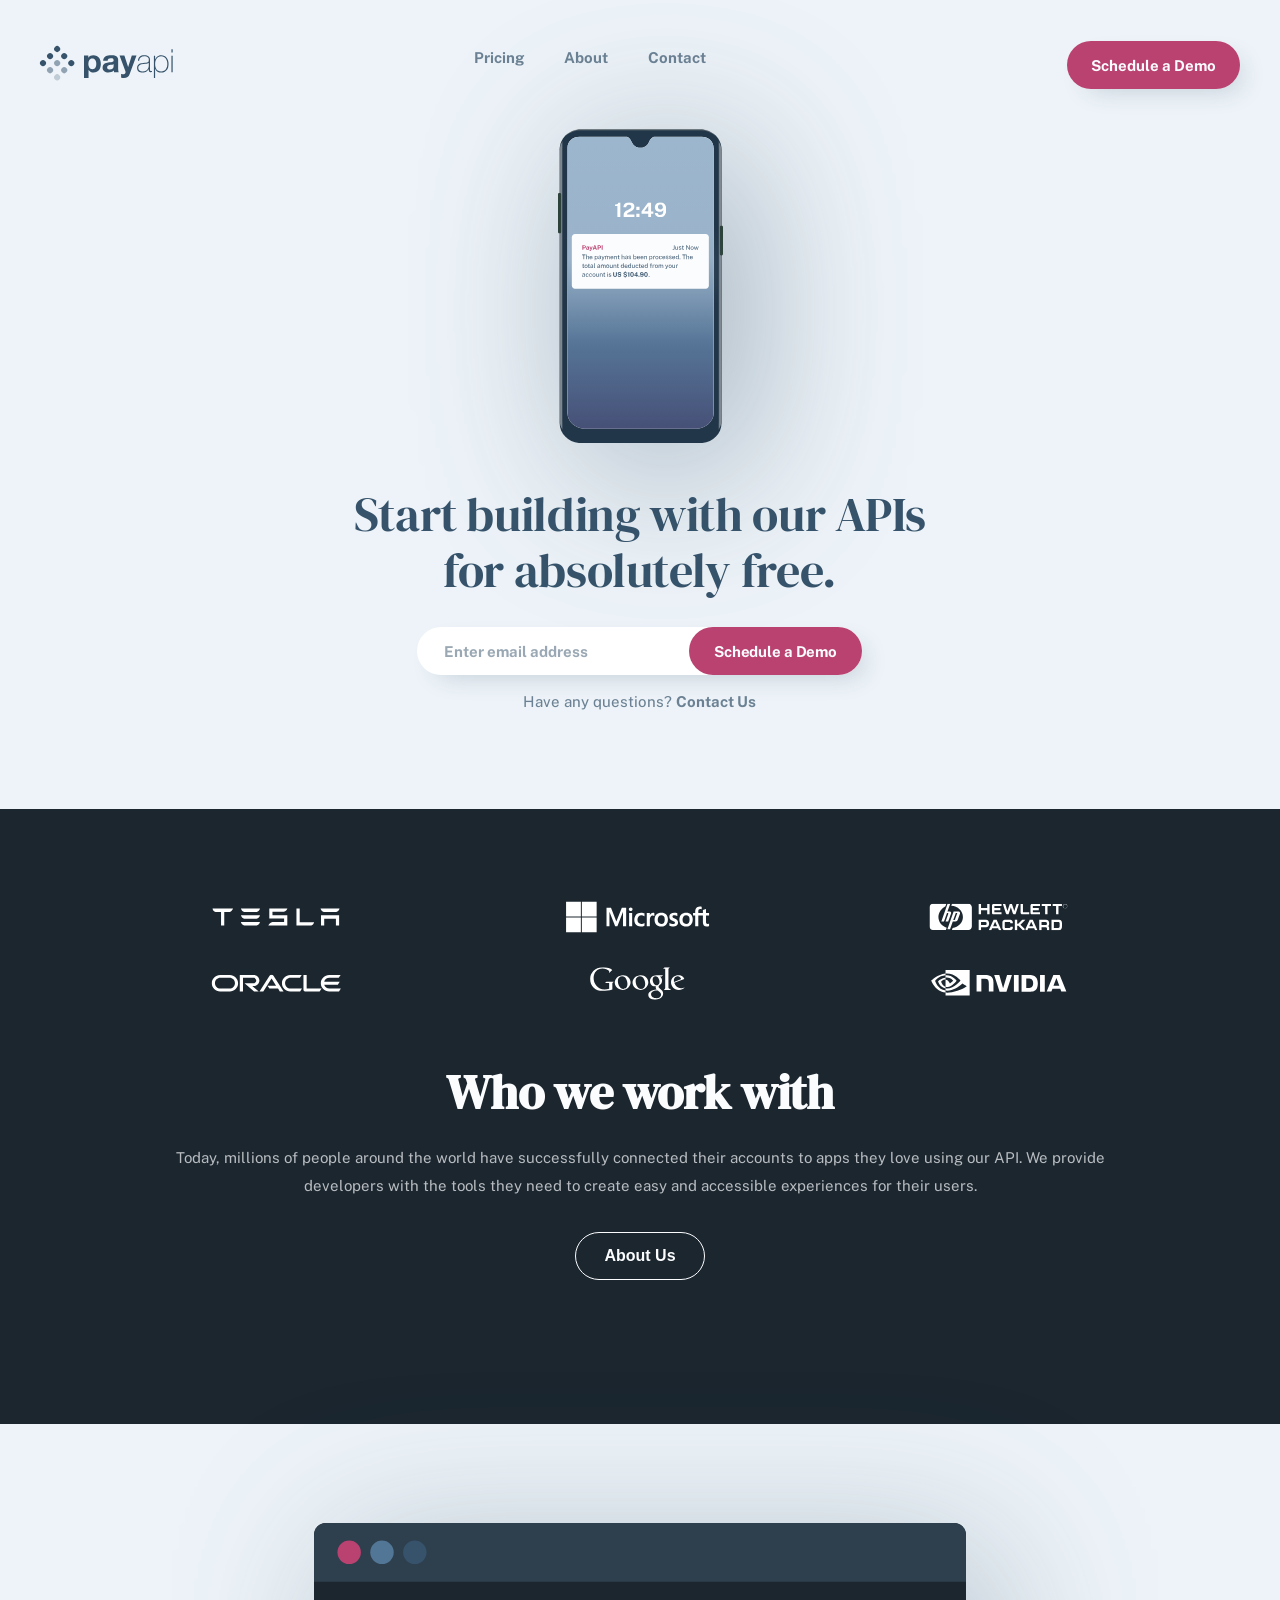
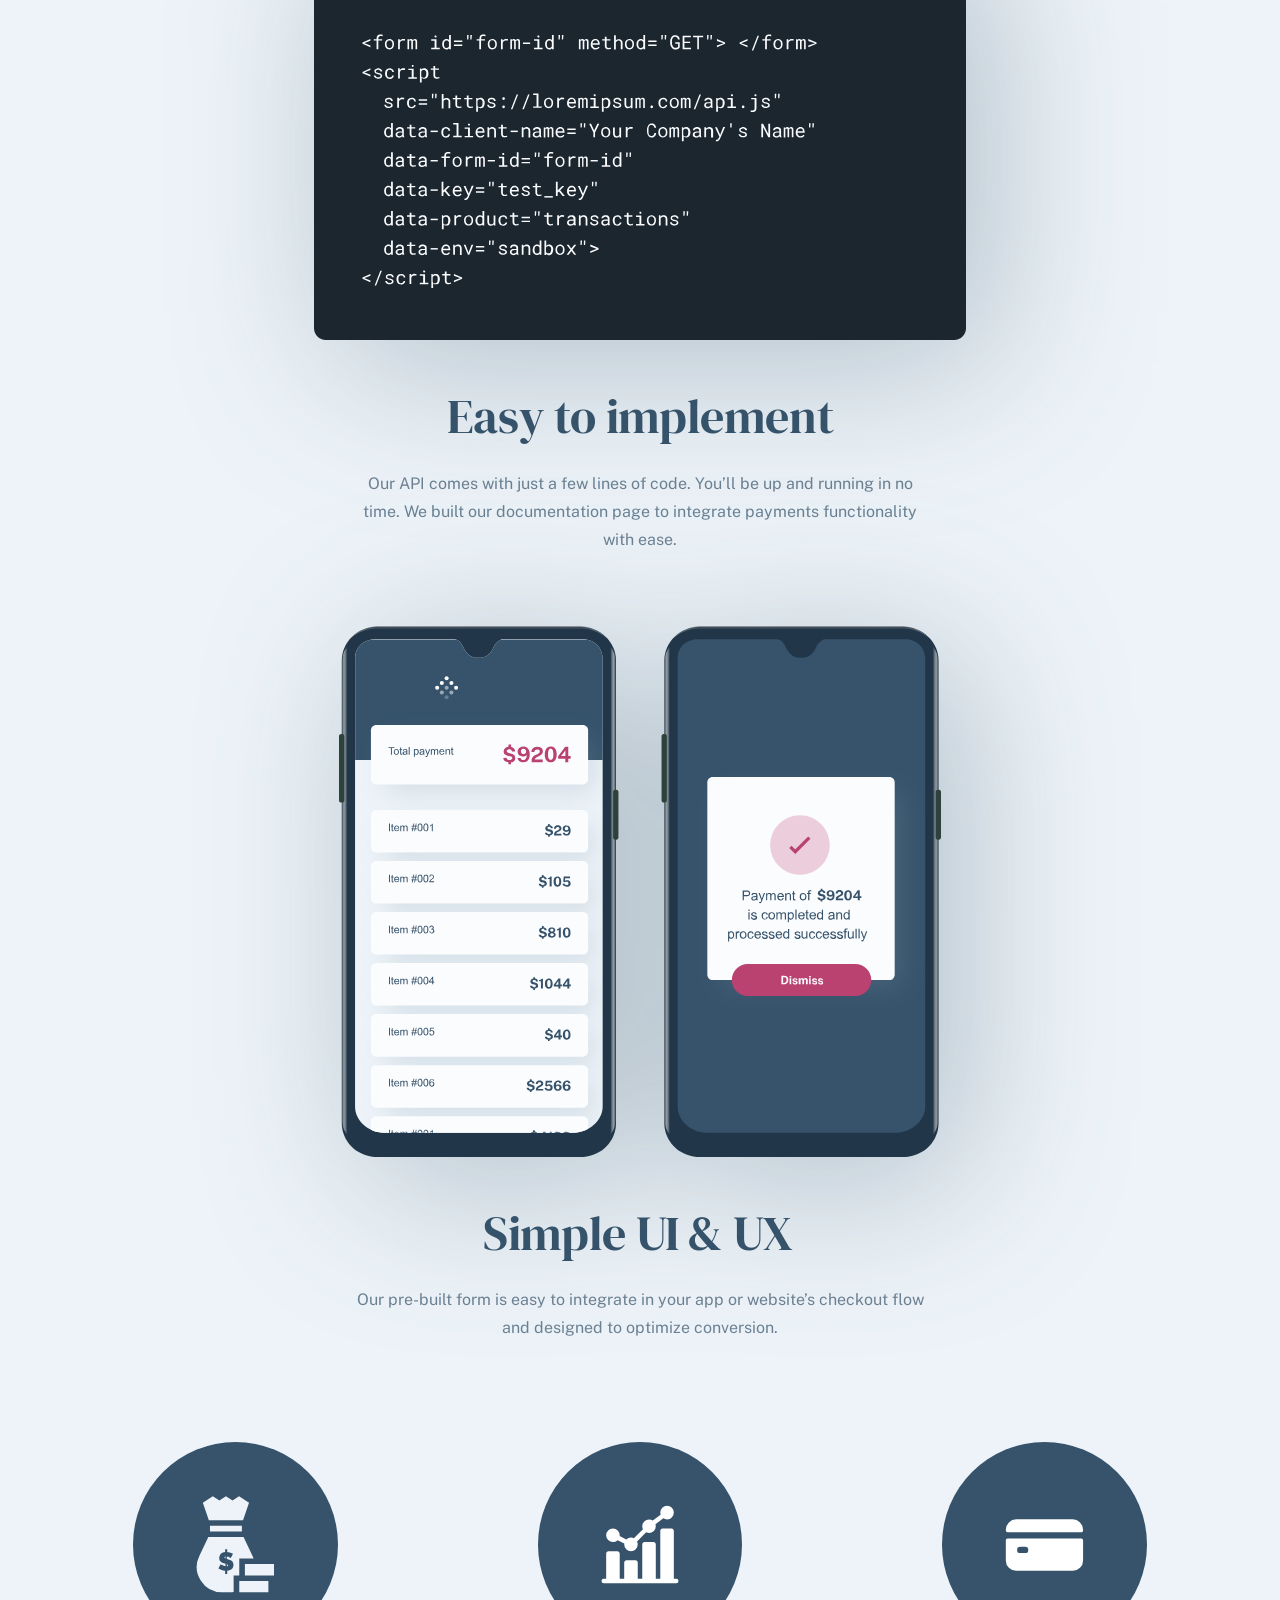
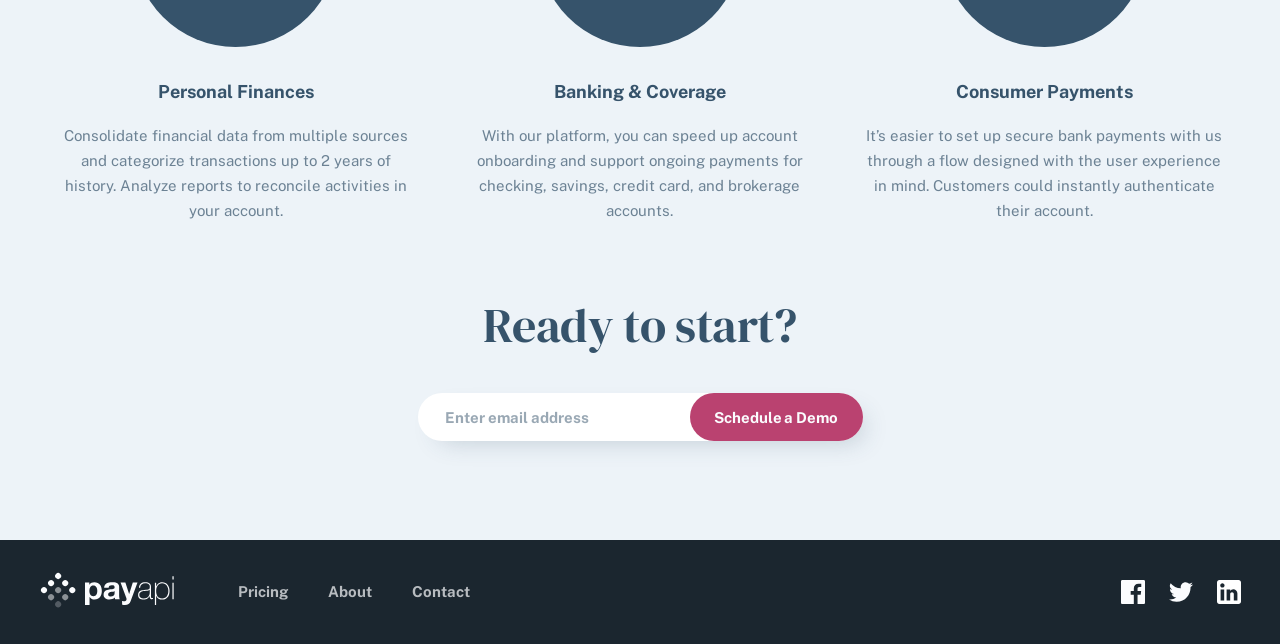
==== commit 294f4d09: "Schedule a Demo button links to email input field." ====
--- a/index.html
+++ b/index.html
@@ -29,9 +29,11 @@
         <li class="w-700">
           <a class="menuItem" href="/contact.html">Contact</a>
         </li>
-        <input class="mobile__btn" type="button" value="Schedule a Demo" />
+        <a href="#email"><button class="mobile__btn" type="button">Schedule a Demo</button></a>
+        <!-- <input class="mobile__btn" type="button" value="Schedule a Demo" /> -->
       </ul>
-      <input class="bttn" type="button" value="Schedule a Demo" />
+      <a href="#email"><button class="bttn" type="button">Schedule a Demo</button></a>
+      <!-- <input class="bttn" type="button" value="Schedule a Demo" /> -->
       <button class="hamburger">
         <svg class="menuIcon" width="28" height="17" xmlns="http://www.w3.org/2000/svg">
           <g fill="#36536B" fill-rule="evenodd">
@@ -59,13 +61,13 @@
           </p>
           <form class="btns">
             <input class="title_input" type="email" name="" id="email" placeholder="Enter email address" />
-            <button class="bttn__header" type="submit">
+            <button class="bttn__header validate" type="submit">
               Schedule a Demo
             </button>
           </form>
           <p class="p__questions">
             Have any questions?
-            <a class="contact noSelect" href="about.html">Contact Us</a>
+            <a class="contact noSelect" href="contact.html">Contact Us</a>
           </p>
         </div>
       </div>
--- a/css/style.css
+++ b/css/style.css
@@ -521,6 +521,9 @@
   .mobile__btn {
     display: none;
   }
+  a {
+    color: #FBFCFE;
+  }
   .nav {
     display: flex;
     justify-content: space-between;
@@ -764,6 +767,9 @@
   }
   .mobile__btn {
     display: none;
+  }
+  a {
+    color: #FBFCFE;
   }
   .bttn {
     font-size: 0.9375rem;
@@ -1349,6 +1355,9 @@
     background: #BA4270;
     box-shadow: 10px 10px 25px -10px rgba(54, 83, 107, 0.25);
   }
+  .menu a {
+    color: #FBFCFE;
+  }
   .menu li:nth-child(1) {
     padding-top: 0rem;
     position: relative;
@@ -1752,7 +1761,7 @@
   }
 }
 /* Styles for Mobile */
-@media only screen and (min-width: 375px) and (max-width: 767.5px) {
+@media only screen and (max-width: 767.5px) {
   .pricing__main {
     margin-bottom: -2rem;
   }
@@ -2263,7 +2272,7 @@
     transform: translateY(4px);
   }
 }
-@media only screen and (min-width: 375px) and (max-width: 767.5px) {
+@media only screen and (max-width: 767.5px) {
   .flex__box {
     display: flex;
     flex-direction: column;
@@ -2341,6 +2350,7 @@
     letter-spacing: -0.00719rem;
     width: 20.4375rem;
     height: 5.5625rem;
+    overflow: hidden;
   }
   .form__page textarea:focus {
     outline: none;
@@ -2352,12 +2362,12 @@
     opacity: 1;
   }
   .form__page textarea::-moz-placeholder {
-    position: absolute;
+    position: relative;
     left: 1.2rem;
     opacity: 0.5;
   }
   .form__page textarea::placeholder {
-    position: absolute;
+    position: relative;
     left: 1.2rem;
     opacity: 0.5;
   }
@@ -2523,6 +2533,7 @@
     letter-spacing: -0.00719rem;
     width: 27.8125rem;
     height: 5.5625rem;
+    overflow: hidden;
   }
   .form__page textarea:focus {
     outline: none;
@@ -2534,12 +2545,12 @@
     opacity: 1;
   }
   .form__page textarea::-moz-placeholder {
-    position: absolute;
+    position: relative;
     left: 1.2rem;
     opacity: 0.5;
   }
   .form__page textarea::placeholder {
-    position: absolute;
+    position: relative;
     left: 1.2rem;
     opacity: 0.5;
   }
@@ -2713,14 +2724,15 @@
     width: 27.8125rem;
     height: 5.5625rem;
     bottom: 2.8rem;
+    overflow: hidden;
   }
   .form__page textarea::-moz-placeholder {
-    position: absolute;
+    position: relative;
     left: 1.2rem;
     opacity: 0.5;
   }
   .form__page textarea::placeholder {
-    position: absolute;
+    position: relative;
     left: 1.2rem;
     opacity: 0.5;
   }
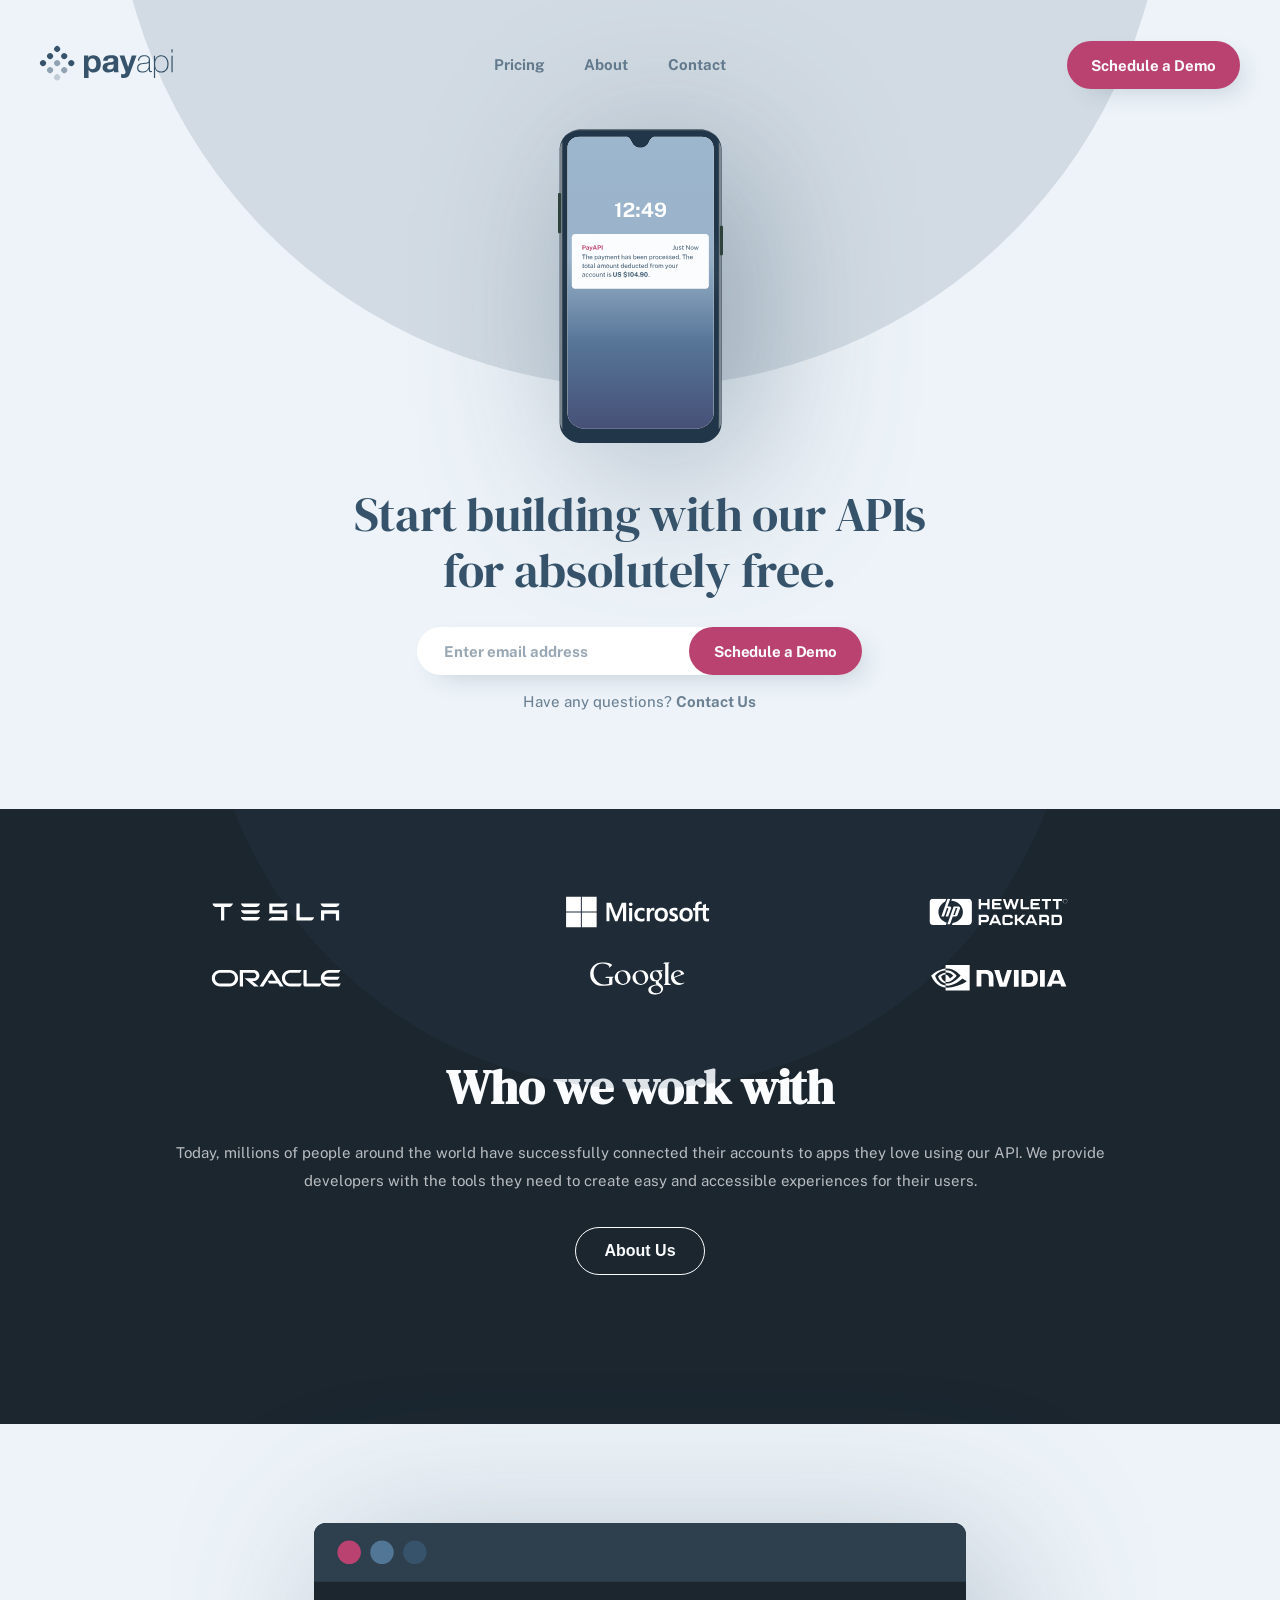
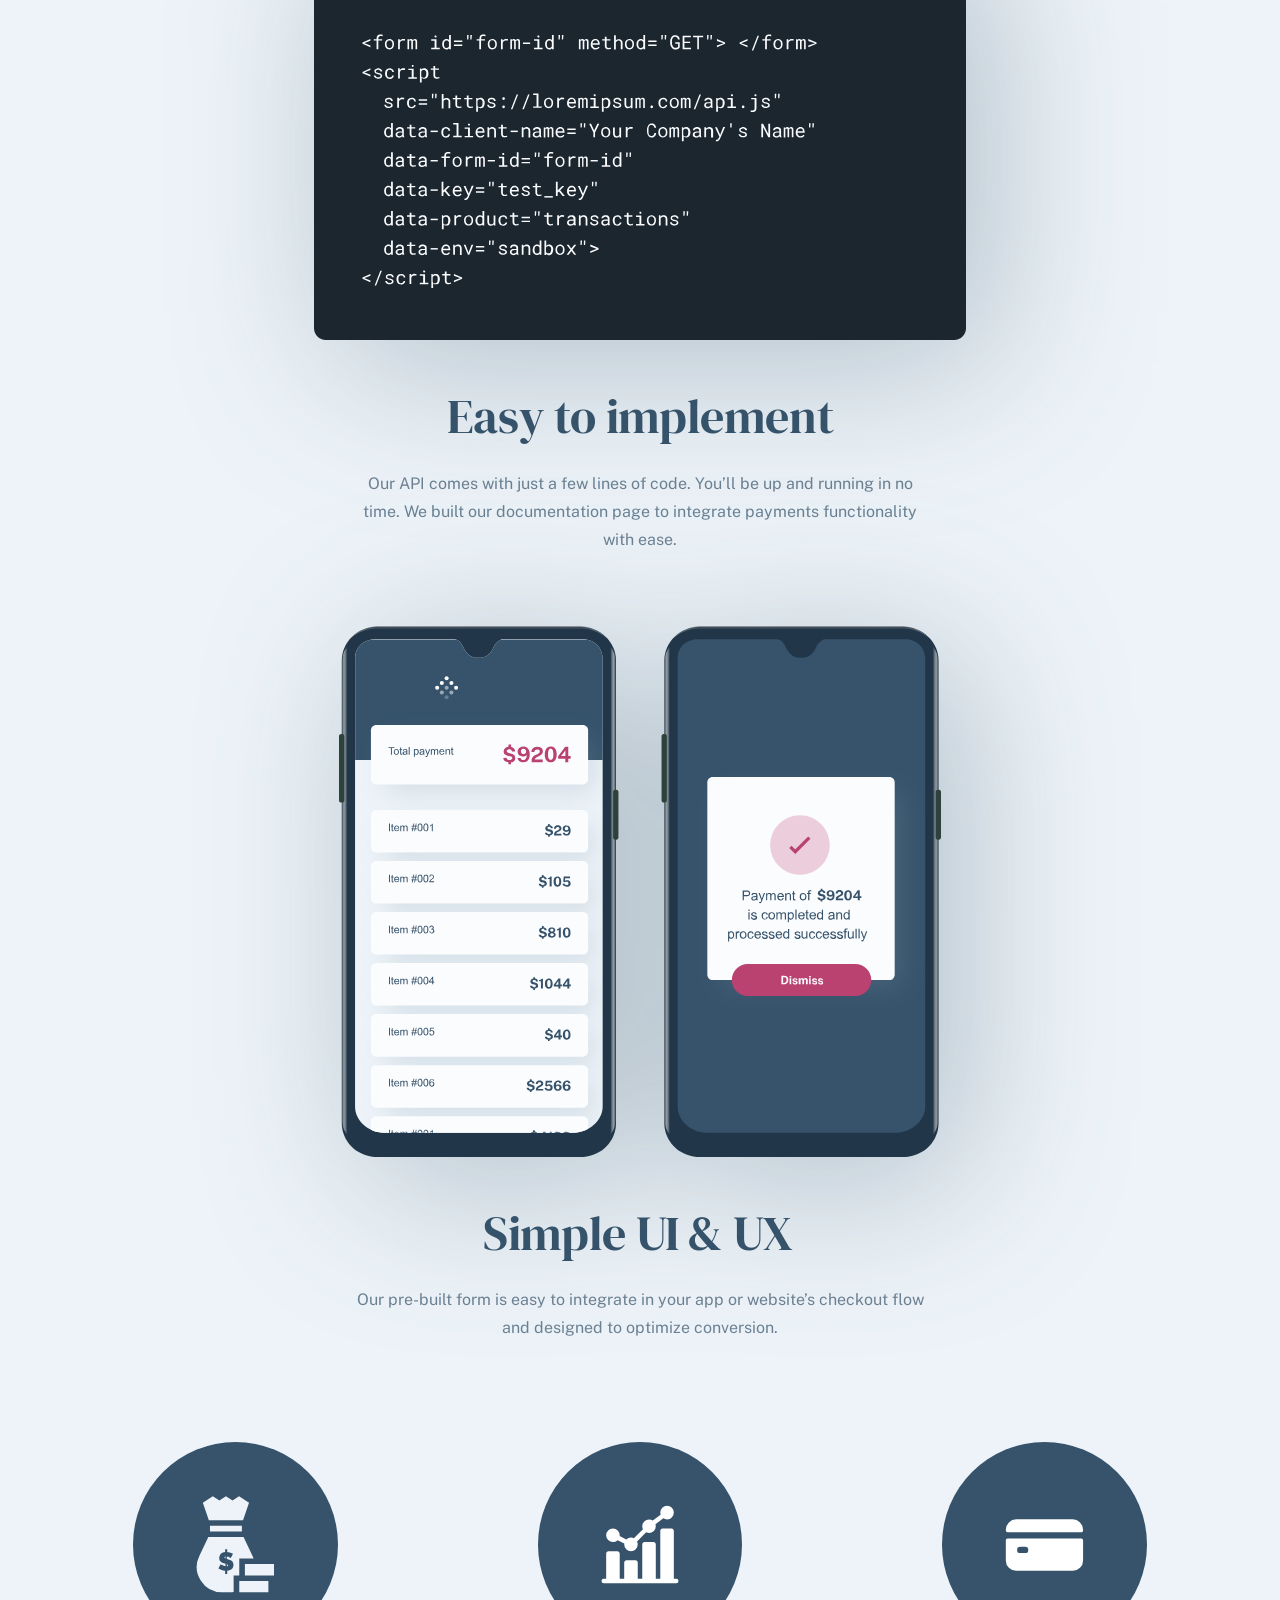
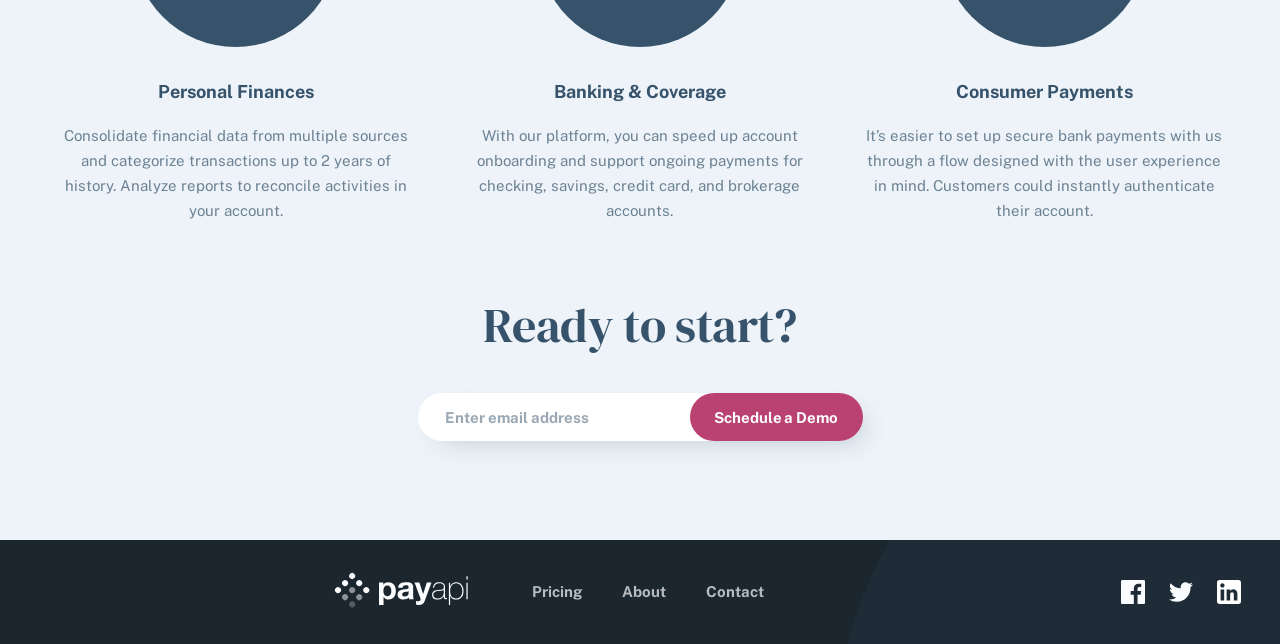
==== commit 62988065: "Bubbles added to the pages" ====
--- a/index.html
+++ b/index.html
@@ -13,237 +13,260 @@
 </head>
 
 <body>
-  <header>
-    <!-- NAVBAR Section -->
-    <section class="nav noSelect">
-      <a href="/index.html">
-        <img class="logo" src="/assets/shared/desktop/logo.svg" alt="logo" />
-      </a>
-      <ul class="menu">
-        <li class="w-700">
-          <a class="menuItem" href="/pricing.html">Pricing</a>
-        </li>
-        <li class="w-700">
-          <a class="menuItem" href="/about.html">About</a>
-        </li>
-        <li class="w-700">
-          <a class="menuItem" href="/contact.html">Contact</a>
-        </li>
-        <a href="#email"><button class="mobile__btn" type="button">Schedule a Demo</button></a>
-        <!-- <input class="mobile__btn" type="button" value="Schedule a Demo" /> -->
-      </ul>
-      <a href="#email"><button class="bttn" type="button">Schedule a Demo</button></a>
-      <!-- <input class="bttn" type="button" value="Schedule a Demo" /> -->
-      <button class="hamburger">
-        <svg class="menuIcon" width="28" height="17" xmlns="http://www.w3.org/2000/svg">
-          <g fill="#36536B" fill-rule="evenodd">
-            <path d="M0 0h28v3H0zM0 7h28v3H0zM0 14h28v3H0z" />
-          </g>
-        </svg>
-        <svg class="closeIcon" width="22" height="23" xmlns="http://www.w3.org/2000/svg">
-          <path
-            d="M19.839.54L21.96 2.66 13.12 11.5l8.84 8.839-2.121 2.121-8.84-8.84-8.838 8.84L.04 20.34l8.838-8.84L.04 2.662 2.16.54 11 9.378 19.839.54z"
-            fill="#FBFCFE" fill-rule="evenodd" />
-        </svg>
-      </button>
-    </section>
-    <!-- Heeader part -->
-    <section class="win__8">
-      <!-- Image Section -->
-      <div class="center__img">
-        <img src="/assets/home/desktop/illustration-phone-mockup2.svg" alt="" />
+  <div class="ovrflw">
+    <div class="contnr__positioning">
+      <div class="bubble__top">
       </div>
-      <!-- Input and button Section -->
-      <div class="head__desktop">
-        <div class="head__text">
-          <p class="title__txt">
-            Start building with our APIs for absolutely free.
-          </p>
-          <form class="btns">
-            <input class="title_input" type="email" name="" id="email" placeholder="Enter email address" />
-            <button class="bttn__header validate" type="submit">
-              Schedule a Demo
-            </button>
-          </form>
-          <p class="p__questions">
-            Have any questions?
-            <a class="contact noSelect" href="contact.html">Contact Us</a>
-          </p>
-        </div>
+    </div>
+    <header>
+      <!-- NAVBAR Section -->
+      <section class="nav noSelect">
+        <a href="/index.html">
+          <img class="logo" src="/assets/shared/desktop/logo.svg" alt="logo" />
+        </a>
+        <ul class="bbl menu">
+          <li class="w-700">
+            <a class="menuItem" href="/pricing.html">Pricing</a>
+          </li>
+          <li class="w-700">
+            <a class="menuItem" href="/about.html">About</a>
+          </li>
+          <li class="w-700">
+            <a class="menuItem" href="/contact.html">Contact</a>
+          </li>
+          <input class="mobile__btn" type="button" value="Schedule a Demo" />
+        </ul>
+        <input class="bttn" type="button" value="Schedule a Demo" />
+        <button class="hamburger">
+          <svg class="menuIcon" width="28" height="17" xmlns="http://www.w3.org/2000/svg">
+            <g fill="#36536B" fill-rule="evenodd">
+              <path d="M0 0h28v3H0zM0 7h28v3H0zM0 14h28v3H0z" />
+            </g>
+          </svg>
+          <svg class="closeIcon" width="22" height="23" xmlns="http://www.w3.org/2000/svg">
+            <path
+              d="M19.839.54L21.96 2.66 13.12 11.5l8.84 8.839-2.121 2.121-8.84-8.84-8.838 8.84L.04 20.34l8.838-8.84L.04 2.662 2.16.54 11 9.378 19.839.54z"
+              fill="#FBFCFE" fill-rule="evenodd" />
+          </svg>
+        </button>
+      </section>
+      <!-- Heeader part -->
+      <section class="win__8">
+        <!-- Image Section -->
+        <div class="center__img">
+          <img src="/assets/home/desktop/illustration-phone-mockup2.svg" alt="" />
+        </div>
+        <!-- Input and button Section -->
+        <div class="head__desktop">
+          <div class="head__text">
+            <p class="title__txt">
+              Start building with our APIs for absolutely free.
+            </p>
+            <form class="btns">
+              <input class="title_input" type="email" name="" id="email" placeholder="Enter email address" />
+              <button class="bttn__header validate" type="submit">
+                Schedule a Demo
+              </button>
+            </form>
+            <p class="p__questions">
+              Have any questions?
+              <a class="contact noSelect" href="about.html">Contact Us</a>
+            </p>
+          </div>
+        </div>
+      </section>
+    </header>
+    <!-- MAIN PART -->
+    <main>
+      <!-- Section about partners with "About Us" button -->
+      <section class="partners">
+        <div class="contnr__positioning">
+          <div class="bubble__reference">
+          </div>
+        </div>
+        <!-- Partners Logos Section -->
+        <div class="partners__reverse">
+          <div class="partners__logos">
+            <svg class="logo__scale" xmlns="http://www.w3.org/2000/svg" width="107" height="16" viewBox="0 0 107 16"
+              fill="none">
+              <path fill-rule="evenodd" clip-rule="evenodd"
+                d="M2.75692 3.74634C1.35958 3.43124 0.302128 2.17086 0 0.910481L17.2591 0.871094V0.910481C16.9569 2.17086 15.9373 3.35247 14.5021 3.74634H10.1968L9.97023 3.82511V15.1292H7.28884V3.82511L7.06224 3.74634H2.75692ZM26.6535 3.73842H36.941C38.3889 3.46347 39.4558 2.128 39.7225 0.871094H23.8339C24.1388 2.128 25.2056 3.42419 26.6535 3.73842ZM103.239 3.73842H92.951C91.5412 3.42419 90.4744 2.128 90.1695 0.871094H106.02C105.715 2.128 104.686 3.46347 103.239 3.73842ZM90.5887 15.1292V6.52719H105.677V15.1292H103.01V9.39451H93.2558V15.1292H90.5887ZM82.4729 15.1292C83.8065 14.54 84.5304 13.5187 84.8353 12.3404H72.8331V0.910372H70.1279V15.1292H82.4729ZM59.6498 3.69914H50.1243L50.1624 6.52719H62.5075V15.1292H46.6952C47.3429 13.7544 48.6384 12.6939 50.1624 12.2618H59.8403V9.31595H47.4953V0.910372H62.5837C62.2789 2.128 61.0977 3.26708 59.6498 3.69914ZM36.941 9.35523H26.6535C25.2056 9.041 24.1388 7.74482 23.8339 6.48791H39.7225C39.4558 7.74482 38.3889 9.08028 36.941 9.35523ZM26.6535 15.1292H36.941C38.3889 14.8542 39.4558 13.5187 39.7225 12.2618H23.8339C24.1388 13.5187 25.2056 14.8542 26.6535 15.1292Z"
+                fill="white" />
+            </svg>
+            <svg class="logo__scale" xmlns="http://www.w3.org/2000/svg" width="121" height="26" viewBox="0 0 121 26"
+              fill="none">
+              <path fill-rule="evenodd" clip-rule="evenodd"
+                d="M13.3032 12.5806H0.975342V0H13.3032V12.5806ZM120.145 11.7932V9.67856H117.562V6.39111L117.475 6.41833L115.048 7.17299L115 7.18776V9.67867H111.17V8.29102C111.17 7.64488 111.312 7.15042 111.593 6.82067C111.871 6.49486 112.269 6.32923 112.776 6.32923C113.141 6.32923 113.519 6.41658 113.899 6.58885L113.994 6.63212V4.40513L113.949 4.38838C113.595 4.2588 113.112 4.19355 112.514 4.19355C111.761 4.19355 111.076 4.36023 110.479 4.69057C109.882 5.02137 109.412 5.49361 109.082 6.09404C108.754 6.69377 108.588 7.38643 108.588 8.15295V9.67856H106.789V11.7932H108.588V20.7017H111.17V11.7932H115V17.4544C115 19.786 116.082 20.9675 118.216 20.9675C118.567 20.9675 118.936 20.9258 119.312 20.844C119.696 20.76 119.957 20.6761 120.111 20.5866L120.145 20.5661V18.4319L120.04 18.5025C119.9 18.5975 119.725 18.675 119.521 18.7327C119.315 18.7915 119.144 18.8209 119.011 18.8209C118.511 18.8209 118.141 18.684 117.911 18.4138C117.679 18.1411 117.562 17.6644 117.562 16.9974V11.7932H120.145ZM101.022 18.8212C100.085 18.8212 99.3458 18.5053 98.825 17.883C98.3011 17.2576 98.0356 16.3659 98.0356 15.233C98.0356 14.0641 98.3011 13.1493 98.8253 12.5128C99.3464 11.8805 100.078 11.5596 101.001 11.5596C101.897 11.5596 102.609 11.8661 103.12 12.4711C103.633 13.0792 103.893 13.9867 103.893 15.1691C103.893 16.3662 103.649 17.2856 103.166 17.9007C102.686 18.5111 101.965 18.8212 101.022 18.8212ZM96.9156 10.9961C97.9283 9.94562 99.3487 9.41301 101.137 9.41301C102.821 9.41301 104.158 9.92247 105.107 10.9276C106.057 11.9322 106.538 13.3308 106.538 15.0837C106.538 16.8583 106.025 18.2984 105.013 19.3622C104.001 20.4272 102.609 20.9673 100.875 20.9673C99.2119 20.9673 97.8674 20.4548 96.8793 19.4431C95.8913 18.4317 95.3905 17.0435 95.3905 15.3176C95.3905 13.5005 95.9036 12.0466 96.9156 10.9961ZM91.2269 9.41301C90.0105 9.41301 89.0043 9.72927 88.2356 10.3528C87.4623 10.9801 87.07 11.8028 87.07 12.7984C87.07 13.3159 87.1547 13.7756 87.3213 14.1655C87.489 14.5566 87.7484 14.901 88.093 15.1901C88.4351 15.4768 88.9631 15.7771 89.6627 16.0827C90.2509 16.3287 90.6895 16.5368 90.9681 16.7008C91.2405 16.8615 91.4338 17.0231 91.5429 17.1805C91.649 17.3345 91.7028 17.5453 91.7028 17.8053C91.7028 18.5459 91.1572 18.9063 90.0345 18.9063C89.6181 18.9063 89.1431 18.8179 88.6227 18.6436C88.1061 18.472 87.6185 18.2207 87.177 17.8985L87.0698 17.8203V20.3475L87.1091 20.3662C87.4745 20.5376 87.9352 20.6822 88.4782 20.7959C89.0202 20.9098 89.5126 20.9677 89.9403 20.9677C91.2603 20.9677 92.3232 20.65 93.0989 20.0227C93.8794 19.3911 94.275 18.5489 94.275 17.519C94.275 16.7759 94.062 16.1388 93.6423 15.6249C93.2254 15.1152 92.5019 14.6472 91.4927 14.2336C90.6887 13.9056 90.1736 13.6333 89.9611 13.4243C89.7563 13.2224 89.6523 12.9368 89.6523 12.5752C89.6523 12.2546 89.7807 11.9978 90.0442 11.7898C90.3098 11.5808 90.6795 11.4745 91.1432 11.4745C91.5735 11.4745 92.0137 11.5436 92.4515 11.679C92.889 11.8144 93.2733 11.9957 93.594 12.2175L93.6995 12.2908V9.89351L93.659 9.87583C93.3631 9.74683 92.9729 9.63645 92.4989 9.54689C92.0271 9.4579 91.5991 9.41301 91.2269 9.41301ZM78.1409 17.883C78.6616 18.5053 79.4008 18.8212 80.3379 18.8212C81.281 18.8212 82.0018 18.5111 82.4814 17.9007C82.9643 17.2856 83.2093 16.3662 83.2093 15.1691C83.2093 13.9867 82.949 13.0792 82.4357 12.4711C81.925 11.8661 81.2122 11.5596 80.3172 11.5596C79.3939 11.5596 78.6621 11.8805 78.1415 12.5128C77.6171 13.1493 77.3518 14.0641 77.3518 15.233C77.3518 16.3662 77.6168 17.2576 78.1409 17.883ZM80.453 9.41301C78.6643 9.41301 77.2439 9.94562 76.2317 10.9961C75.2197 12.0466 74.7062 13.5005 74.7062 15.3176C74.7062 17.0442 75.2074 18.4317 76.1954 19.4431C77.1834 20.4548 78.5279 20.9673 80.1914 20.9673C81.9246 20.9673 83.317 20.4272 84.3293 19.3622C85.3412 18.2984 85.8542 16.8583 85.8542 15.0837C85.8542 13.3308 85.3729 11.9322 84.4232 10.9276C83.4731 9.92247 82.1372 9.41301 80.453 9.41301ZM70.7862 9.67856V11.5875H70.8134C71.0517 10.968 71.3634 10.4713 71.7947 10.1089C72.2861 9.6967 72.8597 9.48733 73.5008 9.48733C73.926 9.48733 74.2621 9.53909 74.4997 9.64168L74.541 9.65971V12.2738L74.4337 12.1948C74.3157 12.1083 74.1154 12.026 73.8389 11.9503C73.5596 11.8741 73.3017 11.8356 73.0719 11.8356C72.394 11.8356 71.8388 12.1335 71.4221 12.7214C71.0001 13.3163 70.7862 14.104 70.7862 15.0628V20.7015H68.2353V9.67856H70.7862ZM63.6671 9.41301C62.4968 9.41301 61.4529 9.66809 60.5651 10.1709C59.6753 10.6749 58.9873 11.3945 58.5191 12.3094C58.053 13.2221 57.8164 14.2883 57.8164 15.4773C57.8164 16.5188 58.0458 17.4745 58.4993 18.3169C58.953 19.1607 59.5952 19.8207 60.4082 20.2786C61.2199 20.7358 62.1582 20.9676 63.197 20.9676C64.4093 20.9676 65.4443 20.7213 66.2742 20.2354L66.3077 20.2159V17.8403L66.2005 17.9199C65.8246 18.1983 65.4045 18.4204 64.9525 18.5805C64.5016 18.7404 64.0906 18.8212 63.7301 18.8212C62.7292 18.8212 61.9256 18.5029 61.3424 17.8752C60.7579 17.2468 60.4615 16.3643 60.4615 15.2538C60.4615 14.1364 60.7706 13.2312 61.3797 12.5633C61.987 11.8974 62.792 11.5596 63.7722 11.5596C64.6107 11.5596 65.4277 11.8482 66.2007 12.4182L66.3077 12.4971V9.99412L66.2731 9.97435C65.9823 9.80883 65.5855 9.67216 65.093 9.56852C64.6026 9.46511 64.1229 9.41301 63.6671 9.41301ZM53.5086 9.67867H56.0595V20.7015H53.5086V9.67867ZM54.8102 4.98287C54.3903 4.98287 54.0241 5.12815 53.7233 5.41603C53.4212 5.70473 53.268 6.06822 53.268 6.49719C53.268 6.91942 53.4193 7.27628 53.7186 7.5573C54.0159 7.8375 54.3832 7.97952 54.8103 7.97952C55.2372 7.97952 55.6059 7.8375 55.9068 7.55776C56.2095 7.27628 56.3631 6.91953 56.3631 6.49719C56.3631 6.08322 56.2137 5.72346 55.9192 5.42766C55.625 5.13245 55.2517 4.98287 54.8102 4.98287ZM48.4454 20.7015V8.86539H48.3615L43.7415 20.7015H41.8952L37.202 8.86423H37.1181V20.7014H34.6716V5.3203H38.4214L42.8659 16.745L47.4457 5.3203H51.0488V20.7015H48.4454ZM14.1251 12.5806H26.453V0H14.1251V12.5806ZM13.3032 26H0.975342V13.4194H13.3032V26ZM14.1251 26H26.453V13.4194H14.1251V26Z"
+                fill="white" />
+            </svg>
+            <svg class="logo__scale" xmlns="http://www.w3.org/2000/svg" width="115" height="22" viewBox="0 0 115 22"
+              fill="none">
+              <path fill-rule="evenodd" clip-rule="evenodd"
+                d="M32.3952 0H18.7614L18.1421 1.6469C23.5481 1.90327 27.8451 5.96744 27.8451 10.9429C27.8451 15.5676 24.1323 19.4046 19.2677 20.129L18.684 21.8963H32.3952C33.1634 21.8993 33.9011 21.5931 34.4455 21.0455C34.9898 20.4978 35.296 19.7537 35.2963 18.9775V2.90892C35.2963 1.28809 33.9969 0 32.3952 0ZM7.43342 10.9435C7.43342 15.0151 10.321 18.6087 14.3378 19.9148L13.6368 21.8963H2.89436C1.29573 21.8963 0 20.5722 0 18.9558V2.93126C-0.00101789 1.31471 1.29443 0.00301889 2.89436 0.000620767H13.9846L13.2891 1.95604C9.94133 3.75192 7.43342 7.36416 7.43342 10.9435ZM108.008 13.3558H101.673V21.9845H107.969C110.249 21.9845 110.403 19.759 110.403 18.5485V16.0108C110.403 14.4881 109.63 13.3558 108.008 13.3558ZM108.432 18.7832V16.3231C108.472 15.7774 108.086 15.1523 107.506 15.1523H103.642V20.1886H107.351C108.046 20.1886 108.432 19.5244 108.432 18.7832ZM98.9531 18.6305C99.4188 18.2381 99.7284 17.6509 99.7284 16.0835C99.7284 14.3205 98.5273 13.3409 97.1327 13.3409H91.4367V21.9994H93.3745V19.4524H96.7057C97.481 19.4524 97.8687 20.0793 97.8687 20.4319V21.9988H99.7284V20.1967C99.7284 19.6876 99.573 18.944 98.9531 18.6305ZM93.3739 17.6509H96.9379C97.6746 17.6509 97.8681 16.7495 97.8681 16.3194C97.8681 15.8873 97.6746 15.1436 96.7051 15.1436H93.3739V17.6509ZM86.0529 13.3577H83.5044L80.0676 20.7727V21.9826H81.6121L82.307 20.4214H87.2423L87.9458 21.9826H89.9548L86.0529 13.3577ZM84.7787 14.958L83.118 18.6267H86.432L84.7787 14.958ZM71.1087 21.9919V13.349H73.0827V16.595H73.9336L77.2992 13.349H79.93L75.7896 17.4163L79.2326 20.8578V21.9919H77.7624L74.0884 18.3933H73.0827V21.9919H71.1087ZM60.7422 19.9508V15.3894C60.7422 14.4155 61.7836 13.3626 62.7094 13.3626H67.4555C68.6904 13.4011 69.4222 14.6886 69.4222 15.4292V16.1691H67.4555C67.4156 15.7793 67.0691 15.1951 66.7607 15.1951H63.365C62.5939 15.1951 62.71 15.9748 62.71 15.9748V19.4052C62.71 20.0291 63.0953 20.1849 63.3269 20.1849H66.6833C67.4162 20.1849 67.4942 19.561 67.4942 19.1712H69.4228V19.9508C69.4228 21.2377 68.5362 21.9783 67.4561 21.9783H62.7487C61.2822 21.9783 60.7422 20.8472 60.7422 19.9508ZM55.9635 13.3409H53.4064L49.4154 22H51.5074L52.2053 20.4332H57.156L57.8619 22H59.8771L55.9635 13.3409ZM54.6844 14.9468L53.0188 18.6305H56.3119L54.6844 14.9468ZM47.203 13.354H40.9806V21.987H42.9515V19.5647H47.2024C48.3617 19.5647 49.6759 18.9011 49.6759 16.4789C49.6765 14.0182 48.2462 13.354 47.203 13.354ZM42.9515 17.7682H46.7392C47.5895 17.7682 47.5895 16.87 47.5895 16.4795C47.5895 16.0891 47.5895 15.1511 46.623 15.1511H42.9515V17.7682ZM40.9806 0.141535V8.77455H42.9515V5.33674H48.0914V8.77455H50.0624V0.141535H48.0914V3.54024H42.9515V0.141535H40.9806ZM53.4427 0.135948H60.0197V1.93679H54.0614V3.54024H59.0139V5.33922H54.0614V6.98177H60.0197V8.78076H53.3266C52.5525 8.78076 52.0886 8.15502 52.0886 7.64661V1.42714C52.0886 0.644357 52.5525 0.135948 53.4427 0.135948ZM75.9002 0.144639V7.48335C75.9002 8.14695 76.4028 8.77145 77.2912 8.77145H83.086V6.97556H77.8712V0.144639H75.9002ZM98.343 1.93493V8.78076H96.3702V1.93493H93.5256V0.134707H101.227V1.93493H98.343ZM107.469 8.78634V1.93121H110.355V0.12912H102.646V1.93121H105.494V8.78634H107.469ZM85.5073 0.139673H92.0794H92.08V1.93679H86.126V3.53962H91.0749V5.33736H86.126V6.97867H92.08V8.77641H85.3912C84.6171 8.77641 84.1538 8.1513 84.1538 7.64289V1.42963C84.1538 0.647461 84.6171 0.139673 85.5073 0.139673ZM70.5158 8.78945C69.934 8.78945 69.3724 7.90796 69.2557 7.47652L67.8027 2.94927L65.903 8.79007H64.7019C64.12 8.79007 63.6156 7.88871 63.4995 7.4579L61.1354 0.127257H63.1118L64.9347 6.04628L66.8725 0.166366H68.7322L70.67 6.04628L72.4916 0.127257H74.4693L71.6782 8.79007H70.5158V8.78945ZM113.025 0.0763544C113.535 0.0681472 114.026 0.272203 114.382 0.640632C114.755 1.01682 114.942 1.47246 114.942 2.00694C114.95 2.52317 114.748 3.01992 114.382 3.3807C114.008 3.75999 113.555 3.94994 113.025 3.94994C112.493 3.94994 112.042 3.76061 111.67 3.3807C111.3 3.00265 111.115 2.54515 111.115 2.00694C111.107 1.49298 111.31 0.998695 111.675 0.640632C112.048 0.265068 112.497 0.0763544 113.025 0.0763544ZM114.191 3.19323C113.887 3.51331 113.464 3.69098 113.025 3.68363C112.586 3.69144 112.163 3.51369 111.859 3.19323C111.546 2.88025 111.373 2.45129 111.381 2.00632C111.381 1.54571 111.541 1.15277 111.861 0.827483C112.183 0.500959 112.57 0.337077 113.026 0.337077C113.481 0.337077 113.87 0.500959 114.192 0.827483C114.512 1.15277 114.671 1.54571 114.671 2.00632C114.671 2.47065 114.512 2.86608 114.191 3.19323ZM15.0461 0L9.85222 14.6674V14.668H12.0457L14.5851 7.60848H15.2775C15.7385 7.60848 15.7385 7.94782 15.6619 8.3256L13.3919 14.668H15.6619C15.6619 14.668 17.624 9.3076 17.9705 8.17485C18.3164 7.04211 17.624 6.47574 16.2772 6.47574H14.9689L17.2775 0H15.0461ZM20.0814 6.4385H23.6719C24.7524 6.4385 25.8727 7.00727 25.2936 8.56164L23.6333 13.1869C23.3248 14.059 23.0542 14.6656 21.4325 14.6656H19.4024L17.1086 21.1852H14.9077L20.0814 6.4385ZM23.0542 8.14482C23.0542 8.14482 21.4325 12.656 21.3939 12.8836C21.3553 13.1112 21.1619 13.5281 20.7762 13.5281H19.8022L21.8959 7.57605H22.8613C23.2085 7.57605 23.1699 7.84152 23.0542 8.14482Z"
+                fill="white" />
+            </svg>
+            <svg class="logo__scale" mlns="http://www.w3.org/2000/svg" width="109" height="15" viewBox="0 0 109 15"
+              fill="none">
+              <path fill-rule="evenodd" clip-rule="evenodd"
+                d="M47.0247 9.2711H54.1314L50.3735 3.28146L43.4765 14.1109H40.3377L48.7266 1.10233C49.0913 0.576854 49.6992 0.259277 50.3735 0.259277C51.0256 0.259277 51.6335 0.565824 51.9873 1.08048L60.4094 14.1109H57.2706L55.7897 11.691H48.5943L47.0247 9.2711ZM79.6302 11.6908V0.390595H76.9666V12.7969C76.9666 13.1363 77.0991 13.4649 77.3533 13.7168C77.6075 13.9686 77.9501 14.1109 78.3259 14.1109H90.4729L92.0425 11.691H79.63L79.6302 11.6908ZM40.2492 5.03334C40.2492 7.5956 38.1492 9.66505 35.5627 9.66505L35.5629 9.66547H34.347L39.6966 14.1111H35.828L27.8768 7.24556L35.386 7.25638C36.6239 7.25638 37.6186 6.25994 37.6186 5.03375C37.6186 3.80736 36.6239 2.81072 35.386 2.81072H26.5725V14.1111H23.9097V0.390387H35.5627C38.1492 0.390387 40.2492 2.47087 40.2492 5.03334ZM7.51875 14.1109C3.69556 14.1111 0.592896 11.045 0.592896 7.25638C0.592896 3.46751 3.69556 0.390803 7.51875 0.390803H15.5685C19.3925 0.390803 22.4928 3.46751 22.4928 7.25638C22.4928 11.045 19.3925 14.1109 15.5682 14.1109H7.51875ZM19.8725 7.25617C19.8725 9.70896 17.8664 11.691 15.3895 11.691H15.3893H7.69667C5.22084 11.691 3.21367 9.70896 3.21367 7.25638C3.21367 4.80358 5.22084 2.81072 7.69688 2.81072H15.3895C17.8664 2.81072 19.8725 4.80358 19.8725 7.25617ZM65.969 14.1109C62.145 14.1109 59.0389 11.045 59.0389 7.25638C59.0389 3.46751 62.145 0.390803 65.969 0.390803H75.5299L73.9712 2.81072H66.1459C63.67 2.81072 61.6585 4.80358 61.6585 7.25638C61.6585 9.70896 63.67 11.691 66.1459 11.691H75.7507L74.1811 14.1109H65.969ZM94.2312 8.46071C94.7616 10.3333 96.497 11.691 98.5417 11.691H108.146L106.577 14.1107H98.3646C94.5404 14.1107 91.4346 11.0448 91.4346 7.25596C91.4346 3.4673 94.5404 0.390387 98.3646 0.390387H107.936L106.356 2.81072H98.5417C96.497 2.81072 94.7616 4.17925 94.2312 6.0408H107.185L105.615 8.46071H94.2312Z"
+                fill="white" />
+            </svg>
+            <svg class="logo__scale" xmlns="http://www.w3.org/2000/svg" width="79" height="27" viewBox="0 0 79 27"
+              fill="none">
+              <path fill-rule="evenodd" clip-rule="evenodd"
+                d="M15.8735 13.156H12.4196L13.5755 12.027H19.7359L18.8288 12.9196C18.6604 13.0716 18.5478 13.2446 18.5478 13.4968V18.4283C15.6729 19.2154 13.1841 19.6364 10.3811 19.6364C4.6002 19.6364 0 15.8928 0 9.67838C0 5.31251 3.44961 0 10.9965 0C14.4343 0 16.8395 1.05087 18.5005 2.15661L15.8744 4.74054V3.18322C14.4739 1.93399 12.9084 1.03716 10.218 1.03716C5.96632 1.03716 2.91882 4.28252 2.91882 8.90922C2.91882 13.6265 6.28801 18.4568 12.0206 18.4568C13.435 18.4568 14.7958 18.2699 15.8735 17.9292V13.156ZM27.4764 6.54545C23.2049 6.54545 20.5583 9.56428 20.5583 12.7686C20.5583 15.5344 22.6904 18.8182 27.0104 18.8182C31.1659 18.8182 33.7155 15.7934 33.7155 12.533C33.7155 9.49595 31.2239 6.54658 27.4764 6.54658V6.54545ZM26.7677 7.42557C29.7793 7.42557 31.1205 11.2204 31.1205 13.927C31.1205 17.9523 27.9983 18.0319 27.625 18.0319C26.1962 18.0319 25.1977 17.1967 24.4502 16.1013C23.7922 15.0918 23.149 13.2162 23.149 11.3836C23.149 9.55805 23.7668 8.66672 24.7391 8.01096C25.5341 7.5194 26.2786 7.42557 26.7667 7.42557H26.7677ZM55.4381 6.54545C51.8331 6.54545 49.8829 8.91441 49.8829 11.5594C49.8829 13.573 51.2727 15.8447 54.1399 15.8447H54.8653C54.8653 15.8447 54.6677 16.3428 54.6667 16.824C54.6667 17.5337 54.9123 17.9323 55.4339 18.5457C50.5003 18.8577 48.5175 20.9231 48.5175 23.1429C48.5175 25.0869 50.3109 27 54.0797 27C58.5415 27 60.8524 24.4289 60.8524 21.9057C60.8524 20.1269 59.9986 19.1518 57.8364 17.4702C57.2006 16.9573 57.0774 16.6306 57.0774 16.2467C57.0774 15.707 57.3827 15.3464 57.5038 15.2034L57.5104 15.1955C57.6454 15.0477 57.8455 14.8861 58.0042 14.758C58.0862 14.6918 58.1571 14.6345 58.2022 14.5927C58.9287 13.9539 59.9548 13.0086 59.9548 11.1218C59.9548 9.8273 59.436 8.71368 58.2542 7.67092H59.697L60.7811 6.54567H55.4381V6.54545ZM54.4437 7.38728C55.0978 7.38728 55.6438 7.62735 56.2206 8.12546C56.8603 8.72405 57.8825 10.3326 57.8825 12.323C57.8825 14.4709 56.2747 15.0589 55.4045 15.0589C54.9786 15.0589 54.4682 14.9351 54.0361 14.6285C53.0763 13.9824 52.1235 12.2627 52.1235 10.2163C52.1235 8.36976 53.1832 7.38728 54.4437 7.38728ZM56.3439 19.3844C56.3439 19.3844 56.1462 19.3611 55.8712 19.3611C52.1694 19.4149 50.8203 20.864 50.8203 22.5477C50.8203 24.5803 52.789 25.825 55.3647 25.825C57.7112 25.825 59.1601 24.5538 59.1601 22.9326C59.1601 21.7533 58.502 21.0913 57.4464 20.2251C56.993 19.8656 56.3439 19.3844 56.3439 19.3844ZM66.6335 18.8182H61.3979L62.3573 17.8739C62.5146 17.7131 62.5879 17.5566 62.5879 17.3267V1.14766H60.8524L62.0145 0H66.4793L65.535 0.932605C65.4294 1.03279 65.285 1.19035 65.285 1.49802V17.117C65.285 17.4513 65.5252 17.7963 65.9295 17.8452L67.4311 18.0305L66.6335 18.8182ZM67.4311 12.4381C67.4311 8.65346 70.5744 6.54545 73.5333 6.54545H73.5344C76.6732 6.54545 78.0392 8.17118 78.5236 9.78558L70.1368 12.9542C70.9376 15.8975 73.2266 17.4986 75.6007 17.4986C76.8501 17.4986 77.7906 17.1417 78.9437 16.5981C78.3328 17.362 77.496 17.9698 76.6264 18.3441C75.8158 18.6918 74.9506 18.8182 73.8999 18.8182C69.6863 18.8182 67.4311 15.5638 67.4311 12.4381ZM75.7207 9.58763C75.7207 8.63204 74.5731 7.4113 72.9855 7.4113C71.936 7.4113 69.8085 8.1466 69.8085 10.8971C69.8085 11.5529 69.948 12.1597 69.948 12.1597L75.1032 10.2108C75.5135 10.0598 75.7207 9.89664 75.7207 9.58763ZM42.2784 6.54545C38.0068 6.54545 35.3602 9.56428 35.3602 12.7686C35.3602 15.5344 37.4924 18.8182 41.8123 18.8182C45.9678 18.8182 48.5175 15.7934 48.5175 12.533C48.5175 9.49595 46.0258 6.54658 42.2784 6.54658V6.54545ZM41.5697 7.42557C44.5813 7.42557 45.9224 11.2204 45.9224 13.927C45.9224 17.9523 42.8002 18.0319 42.4269 18.0319C40.9982 18.0319 39.9996 17.1967 39.2521 16.1013C38.5942 15.0918 37.951 13.2162 37.951 11.3836C37.951 9.55805 38.5687 8.66672 39.541 8.01096C40.3361 7.5194 41.0805 7.42557 41.5686 7.42557H41.5697Z"
+                fill="white" />
+            </svg>
+            <svg class="logo__scale" xmlns="http://www.w3.org/2000/svg" width="114" height="23" viewBox="0 0 114 23"
+              fill="none">
+              <path fill-rule="evenodd" clip-rule="evenodd"
+                d="M12.4437 0.272949V3.13772L13.0103 3.10221C20.2932 2.85361 25.0501 9.09219 25.0501 9.09219C25.0501 9.09219 19.5968 15.7451 13.9192 15.7451C13.4234 15.7451 12.9394 15.6977 12.4555 15.6149V17.3906C12.8568 17.4379 13.2699 17.4734 13.6713 17.4734C18.9594 17.4734 22.7838 14.7626 26.4902 11.5663C26.7672 11.7907 27.4311 12.1572 28.1241 12.5399C28.9668 13.0052 29.8525 13.4942 30.1376 13.78C26.62 16.7395 18.4164 19.1189 13.7657 19.1189C13.3172 19.1189 12.8922 19.0952 12.4673 19.0479V21.5457H32.5573V0.272949H12.4437ZM12.4437 6.61807V4.70125L12.4555 4.70033V4.69959C12.6404 4.688 12.8253 4.67665 13.0103 4.67665C18.2511 4.51092 21.686 9.19873 21.686 9.19873C21.686 9.19873 17.9797 14.3601 14.0018 14.3601C13.4706 14.3601 12.9512 14.2772 12.4555 14.1115V8.28722C14.3781 8.52127 14.8568 9.33247 15.9209 11.1358C15.987 11.2478 16.0553 11.3637 16.1265 11.4835L18.8531 9.1869C18.8531 9.1869 16.8583 6.57072 13.506 6.57072C13.1519 6.55888 12.7978 6.58256 12.4437 6.61807ZM12.4437 6.61807V8.27538H12.4319C10.3898 8.02678 8.78451 9.94452 8.78451 9.94452C8.78451 9.94452 9.6934 13.1763 12.4437 14.1115V15.6267C7.55692 14.7507 6.19948 9.64857 6.19948 9.64857C6.19948 9.64857 8.54843 7.04423 12.4437 6.61807ZM12.4555 4.69959L12.4437 4.70033V4.70125C6.6559 5.15599 3.7679 9.43549 3.7679 9.43549C3.7679 9.43549 5.97521 16.5856 12.4437 17.3906V19.0479C3.62626 18.2192 0.48645 9.10403 0.48645 9.10403C0.48645 9.10403 6.03423 3.65859 12.4555 3.13772V4.69959ZM38.3136 4.36386V18.2612H42.3034V7.47046L45.4145 7.48222C46.4357 7.48222 47.1481 7.72934 47.635 8.24711C48.2643 8.90608 48.5137 9.97692 48.5137 11.9185V18.2612H52.3847V10.5888C52.3847 5.10521 48.858 4.36386 45.4145 4.36386H38.3136ZM69.4244 4.38739V18.2729H73.3785V4.38739H69.4244ZM75.8009 18.2729V4.38739H81.3462C84.5048 4.38739 86.6184 4.76395 88.0671 6.70557C88.8864 7.78818 89.3495 9.52976 89.3495 11.4831C89.3495 13.6131 88.8033 15.5664 87.9483 16.449C86.749 17.7081 85.6328 18.2729 82.213 18.2729H75.8009ZM79.7194 7.39985H81.4175C83.8873 7.39985 85.4785 8.49422 85.4785 11.3419C85.4785 14.1897 83.8873 15.2958 81.4175 15.2958H79.7194V7.39985ZM60.4236 15.3899L63.7247 4.38739H67.762L63.2022 18.2729H57.5026L52.9903 4.38739H57.2651L60.4236 15.3899ZM91.2019 18.2729H95.1561V4.38739H91.2019V18.2729ZM96.771 18.2612L102.293 4.38739H107.577L113.146 18.2494H108.907L108.075 15.8018H101.544L100.666 18.2612H96.771ZM104.857 6.91739L107.256 13.413H102.388L104.857 6.91739Z"
+                fill="white" />
+            </svg>
+          </div>
+          <div class="ref__text">
+            <h2 class="sec__title">Who we work with</h2>
+            <p class="p__text p__description">
+              Today, millions of people around the world have successfully
+              connected their accounts to apps they love using our API. We
+              provide developers with the tools they need to create easy and
+              accessible experiences for their users.
+            </p>
+            <a href="about.html">
+              <button class="partners__button ref__btn" type="button">
+                About Us
+              </button>
+          </div>
+        </div>
+      </section>
+
+      <!-- Section 1 with image and text-->
+      <section class="easy">
+        <div class="easy__wrapper">
+          <img class="easy__img" src="/assets/home/desktop/illustration-easy-to-implement2.svg"
+            alt="easy to implement example" />
+          <div class="easy__description">
+            <h1 class="easy__heading">Easy to implement</h1>
+            <p class="easy__text">
+              Our API comes with just a few lines of code. You’ll be up and
+              running in no time. We built our documentation page to integrate
+              payments functionality with ease.
+            </p>
+          </div>
+        </div>
+      </section>
+      <!-- Section 2 with text and image -->
+      <section class="simple">
+        <div class="ovrflw__simple">
+          <div class="contnr__positioning">
+            <div class="bubble__simple">
+            </div>
+          </div>
+          <div class="simple__wrapper">
+            <img class="simple__img" src="/assets/home/desktop/illustration-simple-ui3.svg"
+              alt="simple ui & ux example" />
+            <div class="simple__description">
+              <h1 class="simple__heading">Simple UI & UX</h1>
+              <p class="simple__text">
+                Our pre-built form is easy to integrate in your app or website’s
+                checkout flow and designed to optimize conversion.
+              </p>
+            </div>
+          </div>
+        </div>
+      </section>
+      <!-- Section with three icons and text below them -->
+      <section class="benefits">
+        <div class="benefits__wrapper">
+          <div class="benefit-card">
+            <img class="benefit-card__img" src="/assets/home/desktop/icon-personal-finances.svg" alt="money bag icon" />
+            <h2 class="benefit-card__heading">Personal Finances</h2>
+            <p class="benefit-card__text">
+              Consolidate financial data from multiple sources and categorize
+              transactions up to 2 years of history. Analyze reports to
+              reconcile activities in your account.
+            </p>
+          </div>
+          <div class="benefit-card">
+            <img class="benefit-card__img" src="/assets/home/desktop/icon-banking-and-coverage.svg" alt="graph icon" />
+            <h2 class="benefit-card__heading">Banking & Coverage</h2>
+            <p class="benefit-card__text">
+              With our platform, you can speed up account onboarding and support
+              ongoing payments for checking, savings, credit card, and brokerage
+              accounts.
+            </p>
+          </div>
+          <div class="benefit-card">
+            <img class="benefit-card__img" src="/assets/home/desktop/icon-consumer-payments.svg"
+              alt="credit card icon" />
+            <h2 class="benefit-card__heading">Consumer Payments</h2>
+            <p class="benefit-card__text">
+              It’s easier to set up secure bank payments with us through a flow
+              designed with the user experience in mind. Customers could
+              instantly authenticate their account.
+            </p>
+          </div>
+        </div>
+      </section>
+    </main>
+    <!-- WIN-13 FOOTER part -->
+    <footer>
+      <!-- Text, input and button section -->
+      <section class="footer__section1">
+        <p class="footer__section1__text">Ready to start?</p>
+        <form class="btns footer__button">
+          <input class="title_input " type="email" name="email" id="email__two" placeholder="Enter email address" />
+          <button class="bttn__header  footer__button__pink validate__second" type="submit">Schedule a Demo</button>
+        </form>
+      </section>
+      <!-- Logo, links and icons sections -->
+      <div class="ovrflw">
+        <div class="contnr__positioning">
+          <div class="bubble__footer">
+          </div>
+        </div>
+        <section class="footer__section2 noSelect">
+          <div class="footer__logoLinks">
+            <div>
+              <a href="/index.html">
+                <img src="/assets/home/desktop/Group 21.svg" alt="logo" />
+              </a>
+            </div>
+            <div class="footer__links">
+              <ul>
+                <li><a href="/pricing.html">Pricing</a></li>
+                <li><a href="/about.html">About</a></li>
+                <li><a href="/contact.html">Contact</a></li>
+              </ul>
+            </div>
+          </div>
+          <div class="footer__icons">
+            <a href="https://www.facebook.com" target="_blank">
+              <svg width="24" height="24" xmlns="http://www.w3.org/2000/svg">
+                <path
+                  d="M22.675 0H1.325C.593 0 0 .593 0 1.325v21.351C0 23.407.593 24 1.325 24H12.82v-9.294H9.692v-3.622h3.128V8.413c0-3.1 1.893-4.788 4.659-4.788 1.325 0 2.463.099 2.795.143v3.24l-1.918.001c-1.504 0-1.795.715-1.795 1.763v2.313h3.587l-.467 3.622h-3.12V24h6.116c.73 0 1.323-.593 1.323-1.325V1.325C24 .593 23.407 0 22.675 0z"
+                  fill="#FBFCFE" fill-rule="nonzero" />
+              </svg>
+            </a>
+            <a href="https://www.twitter.com" target="_blank">
+              <svg width="24" height="20" xmlns="http://www.w3.org/2000/svg">
+                <path
+                  d="M24 2.557a9.83 9.83 0 01-2.828.775A4.932 4.932 0 0023.337.608a9.864 9.864 0 01-3.127 1.195A4.916 4.916 0 0016.616.248c-3.179 0-5.515 2.966-4.797 6.045A13.978 13.978 0 011.671 1.149a4.93 4.93 0 001.523 6.574 4.903 4.903 0 01-2.229-.616c-.054 2.281 1.581 4.415 3.949 4.89a4.935 4.935 0 01-2.224.084 4.928 4.928 0 004.6 3.419A9.9 9.9 0 010 17.54a13.94 13.94 0 007.548 2.212c9.142 0 14.307-7.721 13.995-14.646A10.025 10.025 0 0024 2.557z"
+                  fill="#FBFCFE" fill-rule="nonzero" />
+              </svg>
+            </a>
+            <a href="https://www.linkedin.com" target="_blank">
+              <svg width="24" height="24" xmlns="http://www.w3.org/2000/svg">
+                <path
+                  d="M21.6 0H2.4C1.08 0 0 1.08 0 2.4v19.2C0 22.92 1.08 24 2.4 24h19.2c1.32 0 2.4-1.08 2.4-2.4V2.4C24 1.08 22.92 0 21.6 0zM7.2 20.4H3.6V9.6h3.6v10.8zM5.4 7.56c-1.2 0-2.16-.96-2.16-2.16 0-1.2.96-2.16 2.16-2.16 1.2 0 2.16.96 2.16 2.16 0 1.2-.96 2.16-2.16 2.16zm15 12.84h-3.6v-6.36c0-.96-.84-1.8-1.8-1.8-.96 0-1.8.84-1.8 1.8v6.36H9.6V9.6h3.6v1.44c.6-.96 1.92-1.68 3-1.68 2.28 0 4.2 1.92 4.2 4.2v6.84z"
+                  fill="#FFF" fill-rule="nonzero" />
+              </svg>
+            </a>
+          </div>
+        </section>
       </div>
-    </section>
-  </header>
-  <!-- MAIN PART -->
-  <main>
-    <!-- Section about partners with "About Us" button -->
-    <section class="partners">
-      <!-- Partners Logos Section -->
-      <div class="partners__reverse">
-        <div class="partners__logos">
-          <svg class="logo__scale" xmlns="http://www.w3.org/2000/svg" width="107" height="16" viewBox="0 0 107 16"
-            fill="none">
-            <path fill-rule="evenodd" clip-rule="evenodd"
-              d="M2.75692 3.74634C1.35958 3.43124 0.302128 2.17086 0 0.910481L17.2591 0.871094V0.910481C16.9569 2.17086 15.9373 3.35247 14.5021 3.74634H10.1968L9.97023 3.82511V15.1292H7.28884V3.82511L7.06224 3.74634H2.75692ZM26.6535 3.73842H36.941C38.3889 3.46347 39.4558 2.128 39.7225 0.871094H23.8339C24.1388 2.128 25.2056 3.42419 26.6535 3.73842ZM103.239 3.73842H92.951C91.5412 3.42419 90.4744 2.128 90.1695 0.871094H106.02C105.715 2.128 104.686 3.46347 103.239 3.73842ZM90.5887 15.1292V6.52719H105.677V15.1292H103.01V9.39451H93.2558V15.1292H90.5887ZM82.4729 15.1292C83.8065 14.54 84.5304 13.5187 84.8353 12.3404H72.8331V0.910372H70.1279V15.1292H82.4729ZM59.6498 3.69914H50.1243L50.1624 6.52719H62.5075V15.1292H46.6952C47.3429 13.7544 48.6384 12.6939 50.1624 12.2618H59.8403V9.31595H47.4953V0.910372H62.5837C62.2789 2.128 61.0977 3.26708 59.6498 3.69914ZM36.941 9.35523H26.6535C25.2056 9.041 24.1388 7.74482 23.8339 6.48791H39.7225C39.4558 7.74482 38.3889 9.08028 36.941 9.35523ZM26.6535 15.1292H36.941C38.3889 14.8542 39.4558 13.5187 39.7225 12.2618H23.8339C24.1388 13.5187 25.2056 14.8542 26.6535 15.1292Z"
-              fill="white" />
-          </svg>
-          <svg class="logo__scale" xmlns="http://www.w3.org/2000/svg" width="121" height="26" viewBox="0 0 121 26"
-            fill="none">
-            <path fill-rule="evenodd" clip-rule="evenodd"
-              d="M13.3032 12.5806H0.975342V0H13.3032V12.5806ZM120.145 11.7932V9.67856H117.562V6.39111L117.475 6.41833L115.048 7.17299L115 7.18776V9.67867H111.17V8.29102C111.17 7.64488 111.312 7.15042 111.593 6.82067C111.871 6.49486 112.269 6.32923 112.776 6.32923C113.141 6.32923 113.519 6.41658 113.899 6.58885L113.994 6.63212V4.40513L113.949 4.38838C113.595 4.2588 113.112 4.19355 112.514 4.19355C111.761 4.19355 111.076 4.36023 110.479 4.69057C109.882 5.02137 109.412 5.49361 109.082 6.09404C108.754 6.69377 108.588 7.38643 108.588 8.15295V9.67856H106.789V11.7932H108.588V20.7017H111.17V11.7932H115V17.4544C115 19.786 116.082 20.9675 118.216 20.9675C118.567 20.9675 118.936 20.9258 119.312 20.844C119.696 20.76 119.957 20.6761 120.111 20.5866L120.145 20.5661V18.4319L120.04 18.5025C119.9 18.5975 119.725 18.675 119.521 18.7327C119.315 18.7915 119.144 18.8209 119.011 18.8209C118.511 18.8209 118.141 18.684 117.911 18.4138C117.679 18.1411 117.562 17.6644 117.562 16.9974V11.7932H120.145ZM101.022 18.8212C100.085 18.8212 99.3458 18.5053 98.825 17.883C98.3011 17.2576 98.0356 16.3659 98.0356 15.233C98.0356 14.0641 98.3011 13.1493 98.8253 12.5128C99.3464 11.8805 100.078 11.5596 101.001 11.5596C101.897 11.5596 102.609 11.8661 103.12 12.4711C103.633 13.0792 103.893 13.9867 103.893 15.1691C103.893 16.3662 103.649 17.2856 103.166 17.9007C102.686 18.5111 101.965 18.8212 101.022 18.8212ZM96.9156 10.9961C97.9283 9.94562 99.3487 9.41301 101.137 9.41301C102.821 9.41301 104.158 9.92247 105.107 10.9276C106.057 11.9322 106.538 13.3308 106.538 15.0837C106.538 16.8583 106.025 18.2984 105.013 19.3622C104.001 20.4272 102.609 20.9673 100.875 20.9673C99.2119 20.9673 97.8674 20.4548 96.8793 19.4431C95.8913 18.4317 95.3905 17.0435 95.3905 15.3176C95.3905 13.5005 95.9036 12.0466 96.9156 10.9961ZM91.2269 9.41301C90.0105 9.41301 89.0043 9.72927 88.2356 10.3528C87.4623 10.9801 87.07 11.8028 87.07 12.7984C87.07 13.3159 87.1547 13.7756 87.3213 14.1655C87.489 14.5566 87.7484 14.901 88.093 15.1901C88.4351 15.4768 88.9631 15.7771 89.6627 16.0827C90.2509 16.3287 90.6895 16.5368 90.9681 16.7008C91.2405 16.8615 91.4338 17.0231 91.5429 17.1805C91.649 17.3345 91.7028 17.5453 91.7028 17.8053C91.7028 18.5459 91.1572 18.9063 90.0345 18.9063C89.6181 18.9063 89.1431 18.8179 88.6227 18.6436C88.1061 18.472 87.6185 18.2207 87.177 17.8985L87.0698 17.8203V20.3475L87.1091 20.3662C87.4745 20.5376 87.9352 20.6822 88.4782 20.7959C89.0202 20.9098 89.5126 20.9677 89.9403 20.9677C91.2603 20.9677 92.3232 20.65 93.0989 20.0227C93.8794 19.3911 94.275 18.5489 94.275 17.519C94.275 16.7759 94.062 16.1388 93.6423 15.6249C93.2254 15.1152 92.5019 14.6472 91.4927 14.2336C90.6887 13.9056 90.1736 13.6333 89.9611 13.4243C89.7563 13.2224 89.6523 12.9368 89.6523 12.5752C89.6523 12.2546 89.7807 11.9978 90.0442 11.7898C90.3098 11.5808 90.6795 11.4745 91.1432 11.4745C91.5735 11.4745 92.0137 11.5436 92.4515 11.679C92.889 11.8144 93.2733 11.9957 93.594 12.2175L93.6995 12.2908V9.89351L93.659 9.87583C93.3631 9.74683 92.9729 9.63645 92.4989 9.54689C92.0271 9.4579 91.5991 9.41301 91.2269 9.41301ZM78.1409 17.883C78.6616 18.5053 79.4008 18.8212 80.3379 18.8212C81.281 18.8212 82.0018 18.5111 82.4814 17.9007C82.9643 17.2856 83.2093 16.3662 83.2093 15.1691C83.2093 13.9867 82.949 13.0792 82.4357 12.4711C81.925 11.8661 81.2122 11.5596 80.3172 11.5596C79.3939 11.5596 78.6621 11.8805 78.1415 12.5128C77.6171 13.1493 77.3518 14.0641 77.3518 15.233C77.3518 16.3662 77.6168 17.2576 78.1409 17.883ZM80.453 9.41301C78.6643 9.41301 77.2439 9.94562 76.2317 10.9961C75.2197 12.0466 74.7062 13.5005 74.7062 15.3176C74.7062 17.0442 75.2074 18.4317 76.1954 19.4431C77.1834 20.4548 78.5279 20.9673 80.1914 20.9673C81.9246 20.9673 83.317 20.4272 84.3293 19.3622C85.3412 18.2984 85.8542 16.8583 85.8542 15.0837C85.8542 13.3308 85.3729 11.9322 84.4232 10.9276C83.4731 9.92247 82.1372 9.41301 80.453 9.41301ZM70.7862 9.67856V11.5875H70.8134C71.0517 10.968 71.3634 10.4713 71.7947 10.1089C72.2861 9.6967 72.8597 9.48733 73.5008 9.48733C73.926 9.48733 74.2621 9.53909 74.4997 9.64168L74.541 9.65971V12.2738L74.4337 12.1948C74.3157 12.1083 74.1154 12.026 73.8389 11.9503C73.5596 11.8741 73.3017 11.8356 73.0719 11.8356C72.394 11.8356 71.8388 12.1335 71.4221 12.7214C71.0001 13.3163 70.7862 14.104 70.7862 15.0628V20.7015H68.2353V9.67856H70.7862ZM63.6671 9.41301C62.4968 9.41301 61.4529 9.66809 60.5651 10.1709C59.6753 10.6749 58.9873 11.3945 58.5191 12.3094C58.053 13.2221 57.8164 14.2883 57.8164 15.4773C57.8164 16.5188 58.0458 17.4745 58.4993 18.3169C58.953 19.1607 59.5952 19.8207 60.4082 20.2786C61.2199 20.7358 62.1582 20.9676 63.197 20.9676C64.4093 20.9676 65.4443 20.7213 66.2742 20.2354L66.3077 20.2159V17.8403L66.2005 17.9199C65.8246 18.1983 65.4045 18.4204 64.9525 18.5805C64.5016 18.7404 64.0906 18.8212 63.7301 18.8212C62.7292 18.8212 61.9256 18.5029 61.3424 17.8752C60.7579 17.2468 60.4615 16.3643 60.4615 15.2538C60.4615 14.1364 60.7706 13.2312 61.3797 12.5633C61.987 11.8974 62.792 11.5596 63.7722 11.5596C64.6107 11.5596 65.4277 11.8482 66.2007 12.4182L66.3077 12.4971V9.99412L66.2731 9.97435C65.9823 9.80883 65.5855 9.67216 65.093 9.56852C64.6026 9.46511 64.1229 9.41301 63.6671 9.41301ZM53.5086 9.67867H56.0595V20.7015H53.5086V9.67867ZM54.8102 4.98287C54.3903 4.98287 54.0241 5.12815 53.7233 5.41603C53.4212 5.70473 53.268 6.06822 53.268 6.49719C53.268 6.91942 53.4193 7.27628 53.7186 7.5573C54.0159 7.8375 54.3832 7.97952 54.8103 7.97952C55.2372 7.97952 55.6059 7.8375 55.9068 7.55776C56.2095 7.27628 56.3631 6.91953 56.3631 6.49719C56.3631 6.08322 56.2137 5.72346 55.9192 5.42766C55.625 5.13245 55.2517 4.98287 54.8102 4.98287ZM48.4454 20.7015V8.86539H48.3615L43.7415 20.7015H41.8952L37.202 8.86423H37.1181V20.7014H34.6716V5.3203H38.4214L42.8659 16.745L47.4457 5.3203H51.0488V20.7015H48.4454ZM14.1251 12.5806H26.453V0H14.1251V12.5806ZM13.3032 26H0.975342V13.4194H13.3032V26ZM14.1251 26H26.453V13.4194H14.1251V26Z"
-              fill="white" />
-          </svg>
-          <svg class="logo__scale" xmlns="http://www.w3.org/2000/svg" width="115" height="22" viewBox="0 0 115 22"
-            fill="none">
-            <path fill-rule="evenodd" clip-rule="evenodd"
-              d="M32.3952 0H18.7614L18.1421 1.6469C23.5481 1.90327 27.8451 5.96744 27.8451 10.9429C27.8451 15.5676 24.1323 19.4046 19.2677 20.129L18.684 21.8963H32.3952C33.1634 21.8993 33.9011 21.5931 34.4455 21.0455C34.9898 20.4978 35.296 19.7537 35.2963 18.9775V2.90892C35.2963 1.28809 33.9969 0 32.3952 0ZM7.43342 10.9435C7.43342 15.0151 10.321 18.6087 14.3378 19.9148L13.6368 21.8963H2.89436C1.29573 21.8963 0 20.5722 0 18.9558V2.93126C-0.00101789 1.31471 1.29443 0.00301889 2.89436 0.000620767H13.9846L13.2891 1.95604C9.94133 3.75192 7.43342 7.36416 7.43342 10.9435ZM108.008 13.3558H101.673V21.9845H107.969C110.249 21.9845 110.403 19.759 110.403 18.5485V16.0108C110.403 14.4881 109.63 13.3558 108.008 13.3558ZM108.432 18.7832V16.3231C108.472 15.7774 108.086 15.1523 107.506 15.1523H103.642V20.1886H107.351C108.046 20.1886 108.432 19.5244 108.432 18.7832ZM98.9531 18.6305C99.4188 18.2381 99.7284 17.6509 99.7284 16.0835C99.7284 14.3205 98.5273 13.3409 97.1327 13.3409H91.4367V21.9994H93.3745V19.4524H96.7057C97.481 19.4524 97.8687 20.0793 97.8687 20.4319V21.9988H99.7284V20.1967C99.7284 19.6876 99.573 18.944 98.9531 18.6305ZM93.3739 17.6509H96.9379C97.6746 17.6509 97.8681 16.7495 97.8681 16.3194C97.8681 15.8873 97.6746 15.1436 96.7051 15.1436H93.3739V17.6509ZM86.0529 13.3577H83.5044L80.0676 20.7727V21.9826H81.6121L82.307 20.4214H87.2423L87.9458 21.9826H89.9548L86.0529 13.3577ZM84.7787 14.958L83.118 18.6267H86.432L84.7787 14.958ZM71.1087 21.9919V13.349H73.0827V16.595H73.9336L77.2992 13.349H79.93L75.7896 17.4163L79.2326 20.8578V21.9919H77.7624L74.0884 18.3933H73.0827V21.9919H71.1087ZM60.7422 19.9508V15.3894C60.7422 14.4155 61.7836 13.3626 62.7094 13.3626H67.4555C68.6904 13.4011 69.4222 14.6886 69.4222 15.4292V16.1691H67.4555C67.4156 15.7793 67.0691 15.1951 66.7607 15.1951H63.365C62.5939 15.1951 62.71 15.9748 62.71 15.9748V19.4052C62.71 20.0291 63.0953 20.1849 63.3269 20.1849H66.6833C67.4162 20.1849 67.4942 19.561 67.4942 19.1712H69.4228V19.9508C69.4228 21.2377 68.5362 21.9783 67.4561 21.9783H62.7487C61.2822 21.9783 60.7422 20.8472 60.7422 19.9508ZM55.9635 13.3409H53.4064L49.4154 22H51.5074L52.2053 20.4332H57.156L57.8619 22H59.8771L55.9635 13.3409ZM54.6844 14.9468L53.0188 18.6305H56.3119L54.6844 14.9468ZM47.203 13.354H40.9806V21.987H42.9515V19.5647H47.2024C48.3617 19.5647 49.6759 18.9011 49.6759 16.4789C49.6765 14.0182 48.2462 13.354 47.203 13.354ZM42.9515 17.7682H46.7392C47.5895 17.7682 47.5895 16.87 47.5895 16.4795C47.5895 16.0891 47.5895 15.1511 46.623 15.1511H42.9515V17.7682ZM40.9806 0.141535V8.77455H42.9515V5.33674H48.0914V8.77455H50.0624V0.141535H48.0914V3.54024H42.9515V0.141535H40.9806ZM53.4427 0.135948H60.0197V1.93679H54.0614V3.54024H59.0139V5.33922H54.0614V6.98177H60.0197V8.78076H53.3266C52.5525 8.78076 52.0886 8.15502 52.0886 7.64661V1.42714C52.0886 0.644357 52.5525 0.135948 53.4427 0.135948ZM75.9002 0.144639V7.48335C75.9002 8.14695 76.4028 8.77145 77.2912 8.77145H83.086V6.97556H77.8712V0.144639H75.9002ZM98.343 1.93493V8.78076H96.3702V1.93493H93.5256V0.134707H101.227V1.93493H98.343ZM107.469 8.78634V1.93121H110.355V0.12912H102.646V1.93121H105.494V8.78634H107.469ZM85.5073 0.139673H92.0794H92.08V1.93679H86.126V3.53962H91.0749V5.33736H86.126V6.97867H92.08V8.77641H85.3912C84.6171 8.77641 84.1538 8.1513 84.1538 7.64289V1.42963C84.1538 0.647461 84.6171 0.139673 85.5073 0.139673ZM70.5158 8.78945C69.934 8.78945 69.3724 7.90796 69.2557 7.47652L67.8027 2.94927L65.903 8.79007H64.7019C64.12 8.79007 63.6156 7.88871 63.4995 7.4579L61.1354 0.127257H63.1118L64.9347 6.04628L66.8725 0.166366H68.7322L70.67 6.04628L72.4916 0.127257H74.4693L71.6782 8.79007H70.5158V8.78945ZM113.025 0.0763544C113.535 0.0681472 114.026 0.272203 114.382 0.640632C114.755 1.01682 114.942 1.47246 114.942 2.00694C114.95 2.52317 114.748 3.01992 114.382 3.3807C114.008 3.75999 113.555 3.94994 113.025 3.94994C112.493 3.94994 112.042 3.76061 111.67 3.3807C111.3 3.00265 111.115 2.54515 111.115 2.00694C111.107 1.49298 111.31 0.998695 111.675 0.640632C112.048 0.265068 112.497 0.0763544 113.025 0.0763544ZM114.191 3.19323C113.887 3.51331 113.464 3.69098 113.025 3.68363C112.586 3.69144 112.163 3.51369 111.859 3.19323C111.546 2.88025 111.373 2.45129 111.381 2.00632C111.381 1.54571 111.541 1.15277 111.861 0.827483C112.183 0.500959 112.57 0.337077 113.026 0.337077C113.481 0.337077 113.87 0.500959 114.192 0.827483C114.512 1.15277 114.671 1.54571 114.671 2.00632C114.671 2.47065 114.512 2.86608 114.191 3.19323ZM15.0461 0L9.85222 14.6674V14.668H12.0457L14.5851 7.60848H15.2775C15.7385 7.60848 15.7385 7.94782 15.6619 8.3256L13.3919 14.668H15.6619C15.6619 14.668 17.624 9.3076 17.9705 8.17485C18.3164 7.04211 17.624 6.47574 16.2772 6.47574H14.9689L17.2775 0H15.0461ZM20.0814 6.4385H23.6719C24.7524 6.4385 25.8727 7.00727 25.2936 8.56164L23.6333 13.1869C23.3248 14.059 23.0542 14.6656 21.4325 14.6656H19.4024L17.1086 21.1852H14.9077L20.0814 6.4385ZM23.0542 8.14482C23.0542 8.14482 21.4325 12.656 21.3939 12.8836C21.3553 13.1112 21.1619 13.5281 20.7762 13.5281H19.8022L21.8959 7.57605H22.8613C23.2085 7.57605 23.1699 7.84152 23.0542 8.14482Z"
-              fill="white" />
-          </svg>
-          <svg class="logo__scale" mlns="http://www.w3.org/2000/svg" width="109" height="15" viewBox="0 0 109 15"
-            fill="none">
-            <path fill-rule="evenodd" clip-rule="evenodd"
-              d="M47.0247 9.2711H54.1314L50.3735 3.28146L43.4765 14.1109H40.3377L48.7266 1.10233C49.0913 0.576854 49.6992 0.259277 50.3735 0.259277C51.0256 0.259277 51.6335 0.565824 51.9873 1.08048L60.4094 14.1109H57.2706L55.7897 11.691H48.5943L47.0247 9.2711ZM79.6302 11.6908V0.390595H76.9666V12.7969C76.9666 13.1363 77.0991 13.4649 77.3533 13.7168C77.6075 13.9686 77.9501 14.1109 78.3259 14.1109H90.4729L92.0425 11.691H79.63L79.6302 11.6908ZM40.2492 5.03334C40.2492 7.5956 38.1492 9.66505 35.5627 9.66505L35.5629 9.66547H34.347L39.6966 14.1111H35.828L27.8768 7.24556L35.386 7.25638C36.6239 7.25638 37.6186 6.25994 37.6186 5.03375C37.6186 3.80736 36.6239 2.81072 35.386 2.81072H26.5725V14.1111H23.9097V0.390387H35.5627C38.1492 0.390387 40.2492 2.47087 40.2492 5.03334ZM7.51875 14.1109C3.69556 14.1111 0.592896 11.045 0.592896 7.25638C0.592896 3.46751 3.69556 0.390803 7.51875 0.390803H15.5685C19.3925 0.390803 22.4928 3.46751 22.4928 7.25638C22.4928 11.045 19.3925 14.1109 15.5682 14.1109H7.51875ZM19.8725 7.25617C19.8725 9.70896 17.8664 11.691 15.3895 11.691H15.3893H7.69667C5.22084 11.691 3.21367 9.70896 3.21367 7.25638C3.21367 4.80358 5.22084 2.81072 7.69688 2.81072H15.3895C17.8664 2.81072 19.8725 4.80358 19.8725 7.25617ZM65.969 14.1109C62.145 14.1109 59.0389 11.045 59.0389 7.25638C59.0389 3.46751 62.145 0.390803 65.969 0.390803H75.5299L73.9712 2.81072H66.1459C63.67 2.81072 61.6585 4.80358 61.6585 7.25638C61.6585 9.70896 63.67 11.691 66.1459 11.691H75.7507L74.1811 14.1109H65.969ZM94.2312 8.46071C94.7616 10.3333 96.497 11.691 98.5417 11.691H108.146L106.577 14.1107H98.3646C94.5404 14.1107 91.4346 11.0448 91.4346 7.25596C91.4346 3.4673 94.5404 0.390387 98.3646 0.390387H107.936L106.356 2.81072H98.5417C96.497 2.81072 94.7616 4.17925 94.2312 6.0408H107.185L105.615 8.46071H94.2312Z"
-              fill="white" />
-          </svg>
-          <svg class="logo__scale" xmlns="http://www.w3.org/2000/svg" width="79" height="27" viewBox="0 0 79 27"
-            fill="none">
-            <path fill-rule="evenodd" clip-rule="evenodd"
-              d="M15.8735 13.156H12.4196L13.5755 12.027H19.7359L18.8288 12.9196C18.6604 13.0716 18.5478 13.2446 18.5478 13.4968V18.4283C15.6729 19.2154 13.1841 19.6364 10.3811 19.6364C4.6002 19.6364 0 15.8928 0 9.67838C0 5.31251 3.44961 0 10.9965 0C14.4343 0 16.8395 1.05087 18.5005 2.15661L15.8744 4.74054V3.18322C14.4739 1.93399 12.9084 1.03716 10.218 1.03716C5.96632 1.03716 2.91882 4.28252 2.91882 8.90922C2.91882 13.6265 6.28801 18.4568 12.0206 18.4568C13.435 18.4568 14.7958 18.2699 15.8735 17.9292V13.156ZM27.4764 6.54545C23.2049 6.54545 20.5583 9.56428 20.5583 12.7686C20.5583 15.5344 22.6904 18.8182 27.0104 18.8182C31.1659 18.8182 33.7155 15.7934 33.7155 12.533C33.7155 9.49595 31.2239 6.54658 27.4764 6.54658V6.54545ZM26.7677 7.42557C29.7793 7.42557 31.1205 11.2204 31.1205 13.927C31.1205 17.9523 27.9983 18.0319 27.625 18.0319C26.1962 18.0319 25.1977 17.1967 24.4502 16.1013C23.7922 15.0918 23.149 13.2162 23.149 11.3836C23.149 9.55805 23.7668 8.66672 24.7391 8.01096C25.5341 7.5194 26.2786 7.42557 26.7667 7.42557H26.7677ZM55.4381 6.54545C51.8331 6.54545 49.8829 8.91441 49.8829 11.5594C49.8829 13.573 51.2727 15.8447 54.1399 15.8447H54.8653C54.8653 15.8447 54.6677 16.3428 54.6667 16.824C54.6667 17.5337 54.9123 17.9323 55.4339 18.5457C50.5003 18.8577 48.5175 20.9231 48.5175 23.1429C48.5175 25.0869 50.3109 27 54.0797 27C58.5415 27 60.8524 24.4289 60.8524 21.9057C60.8524 20.1269 59.9986 19.1518 57.8364 17.4702C57.2006 16.9573 57.0774 16.6306 57.0774 16.2467C57.0774 15.707 57.3827 15.3464 57.5038 15.2034L57.5104 15.1955C57.6454 15.0477 57.8455 14.8861 58.0042 14.758C58.0862 14.6918 58.1571 14.6345 58.2022 14.5927C58.9287 13.9539 59.9548 13.0086 59.9548 11.1218C59.9548 9.8273 59.436 8.71368 58.2542 7.67092H59.697L60.7811 6.54567H55.4381V6.54545ZM54.4437 7.38728C55.0978 7.38728 55.6438 7.62735 56.2206 8.12546C56.8603 8.72405 57.8825 10.3326 57.8825 12.323C57.8825 14.4709 56.2747 15.0589 55.4045 15.0589C54.9786 15.0589 54.4682 14.9351 54.0361 14.6285C53.0763 13.9824 52.1235 12.2627 52.1235 10.2163C52.1235 8.36976 53.1832 7.38728 54.4437 7.38728ZM56.3439 19.3844C56.3439 19.3844 56.1462 19.3611 55.8712 19.3611C52.1694 19.4149 50.8203 20.864 50.8203 22.5477C50.8203 24.5803 52.789 25.825 55.3647 25.825C57.7112 25.825 59.1601 24.5538 59.1601 22.9326C59.1601 21.7533 58.502 21.0913 57.4464 20.2251C56.993 19.8656 56.3439 19.3844 56.3439 19.3844ZM66.6335 18.8182H61.3979L62.3573 17.8739C62.5146 17.7131 62.5879 17.5566 62.5879 17.3267V1.14766H60.8524L62.0145 0H66.4793L65.535 0.932605C65.4294 1.03279 65.285 1.19035 65.285 1.49802V17.117C65.285 17.4513 65.5252 17.7963 65.9295 17.8452L67.4311 18.0305L66.6335 18.8182ZM67.4311 12.4381C67.4311 8.65346 70.5744 6.54545 73.5333 6.54545H73.5344C76.6732 6.54545 78.0392 8.17118 78.5236 9.78558L70.1368 12.9542C70.9376 15.8975 73.2266 17.4986 75.6007 17.4986C76.8501 17.4986 77.7906 17.1417 78.9437 16.5981C78.3328 17.362 77.496 17.9698 76.6264 18.3441C75.8158 18.6918 74.9506 18.8182 73.8999 18.8182C69.6863 18.8182 67.4311 15.5638 67.4311 12.4381ZM75.7207 9.58763C75.7207 8.63204 74.5731 7.4113 72.9855 7.4113C71.936 7.4113 69.8085 8.1466 69.8085 10.8971C69.8085 11.5529 69.948 12.1597 69.948 12.1597L75.1032 10.2108C75.5135 10.0598 75.7207 9.89664 75.7207 9.58763ZM42.2784 6.54545C38.0068 6.54545 35.3602 9.56428 35.3602 12.7686C35.3602 15.5344 37.4924 18.8182 41.8123 18.8182C45.9678 18.8182 48.5175 15.7934 48.5175 12.533C48.5175 9.49595 46.0258 6.54658 42.2784 6.54658V6.54545ZM41.5697 7.42557C44.5813 7.42557 45.9224 11.2204 45.9224 13.927C45.9224 17.9523 42.8002 18.0319 42.4269 18.0319C40.9982 18.0319 39.9996 17.1967 39.2521 16.1013C38.5942 15.0918 37.951 13.2162 37.951 11.3836C37.951 9.55805 38.5687 8.66672 39.541 8.01096C40.3361 7.5194 41.0805 7.42557 41.5686 7.42557H41.5697Z"
-              fill="white" />
-          </svg>
-          <svg class="logo__scale" xmlns="http://www.w3.org/2000/svg" width="114" height="23" viewBox="0 0 114 23"
-            fill="none">
-            <path fill-rule="evenodd" clip-rule="evenodd"
-              d="M12.4437 0.272949V3.13772L13.0103 3.10221C20.2932 2.85361 25.0501 9.09219 25.0501 9.09219C25.0501 9.09219 19.5968 15.7451 13.9192 15.7451C13.4234 15.7451 12.9394 15.6977 12.4555 15.6149V17.3906C12.8568 17.4379 13.2699 17.4734 13.6713 17.4734C18.9594 17.4734 22.7838 14.7626 26.4902 11.5663C26.7672 11.7907 27.4311 12.1572 28.1241 12.5399C28.9668 13.0052 29.8525 13.4942 30.1376 13.78C26.62 16.7395 18.4164 19.1189 13.7657 19.1189C13.3172 19.1189 12.8922 19.0952 12.4673 19.0479V21.5457H32.5573V0.272949H12.4437ZM12.4437 6.61807V4.70125L12.4555 4.70033V4.69959C12.6404 4.688 12.8253 4.67665 13.0103 4.67665C18.2511 4.51092 21.686 9.19873 21.686 9.19873C21.686 9.19873 17.9797 14.3601 14.0018 14.3601C13.4706 14.3601 12.9512 14.2772 12.4555 14.1115V8.28722C14.3781 8.52127 14.8568 9.33247 15.9209 11.1358C15.987 11.2478 16.0553 11.3637 16.1265 11.4835L18.8531 9.1869C18.8531 9.1869 16.8583 6.57072 13.506 6.57072C13.1519 6.55888 12.7978 6.58256 12.4437 6.61807ZM12.4437 6.61807V8.27538H12.4319C10.3898 8.02678 8.78451 9.94452 8.78451 9.94452C8.78451 9.94452 9.6934 13.1763 12.4437 14.1115V15.6267C7.55692 14.7507 6.19948 9.64857 6.19948 9.64857C6.19948 9.64857 8.54843 7.04423 12.4437 6.61807ZM12.4555 4.69959L12.4437 4.70033V4.70125C6.6559 5.15599 3.7679 9.43549 3.7679 9.43549C3.7679 9.43549 5.97521 16.5856 12.4437 17.3906V19.0479C3.62626 18.2192 0.48645 9.10403 0.48645 9.10403C0.48645 9.10403 6.03423 3.65859 12.4555 3.13772V4.69959ZM38.3136 4.36386V18.2612H42.3034V7.47046L45.4145 7.48222C46.4357 7.48222 47.1481 7.72934 47.635 8.24711C48.2643 8.90608 48.5137 9.97692 48.5137 11.9185V18.2612H52.3847V10.5888C52.3847 5.10521 48.858 4.36386 45.4145 4.36386H38.3136ZM69.4244 4.38739V18.2729H73.3785V4.38739H69.4244ZM75.8009 18.2729V4.38739H81.3462C84.5048 4.38739 86.6184 4.76395 88.0671 6.70557C88.8864 7.78818 89.3495 9.52976 89.3495 11.4831C89.3495 13.6131 88.8033 15.5664 87.9483 16.449C86.749 17.7081 85.6328 18.2729 82.213 18.2729H75.8009ZM79.7194 7.39985H81.4175C83.8873 7.39985 85.4785 8.49422 85.4785 11.3419C85.4785 14.1897 83.8873 15.2958 81.4175 15.2958H79.7194V7.39985ZM60.4236 15.3899L63.7247 4.38739H67.762L63.2022 18.2729H57.5026L52.9903 4.38739H57.2651L60.4236 15.3899ZM91.2019 18.2729H95.1561V4.38739H91.2019V18.2729ZM96.771 18.2612L102.293 4.38739H107.577L113.146 18.2494H108.907L108.075 15.8018H101.544L100.666 18.2612H96.771ZM104.857 6.91739L107.256 13.413H102.388L104.857 6.91739Z"
-              fill="white" />
-          </svg>
-        </div>
-        <div class="ref__text">
-          <h2 class="sec__title">Who we work with</h2>
-          <p class="p__text p__description">
-            Today, millions of people around the world have successfully
-            connected their accounts to apps they love using our API. We
-            provide developers with the tools they need to create easy and
-            accessible experiences for their users.
-          </p>
-          <button class="partners__button ref__btn" type="button">
-            About Us
-          </button>
-        </div>
-      </div>
-    </section>
-
-    <!-- Section 1 with image and text-->
-    <section class="easy">
-      <div class="easy__wrapper">
-        <img class="easy__img" src="/assets/home/desktop/illustration-easy-to-implement2.svg"
-          alt="easy to implement example" />
-        <div class="easy__description">
-          <h1 class="easy__heading">Easy to implement</h1>
-          <p class="easy__text">
-            Our API comes with just a few lines of code. You’ll be up and
-            running in no time. We built our documentation page to integrate
-            payments functionality with ease.
-          </p>
-        </div>
-      </div>
-    </section>
-    <!-- Section 2 with text and image -->
-    <section class="simple">
-      <div class="simple__wrapper">
-        <img class="simple__img" src="/assets/home/desktop/illustration-simple-ui3.svg" alt="simple ui & ux example" />
-        <div class="simple__description">
-          <h1 class="simple__heading">Simple UI & UX</h1>
-          <p class="simple__text">
-            Our pre-built form is easy to integrate in your app or website’s
-            checkout flow and designed to optimize conversion.
-          </p>
-        </div>
-      </div>
-    </section>
-    <!-- Section with three icons and text below them -->
-    <section class="benefits">
-      <div class="benefits__wrapper">
-        <div class="benefit-card">
-          <img class="benefit-card__img" src="/assets/home/desktop/icon-personal-finances.svg" alt="money bag icon" />
-          <h2 class="benefit-card__heading">Personal Finances</h2>
-          <p class="benefit-card__text">
-            Consolidate financial data from multiple sources and categorize
-            transactions up to 2 years of history. Analyze reports to
-            reconcile activities in your account.
-          </p>
-        </div>
-        <div class="benefit-card">
-          <img class="benefit-card__img" src="/assets/home/desktop/icon-banking-and-coverage.svg" alt="graph icon" />
-          <h2 class="benefit-card__heading">Banking & Coverage</h2>
-          <p class="benefit-card__text">
-            With our platform, you can speed up account onboarding and support
-            ongoing payments for checking, savings, credit card, and brokerage
-            accounts.
-          </p>
-        </div>
-        <div class="benefit-card">
-          <img class="benefit-card__img" src="/assets/home/desktop/icon-consumer-payments.svg" alt="credit card icon" />
-          <h2 class="benefit-card__heading">Consumer Payments</h2>
-          <p class="benefit-card__text">
-            It’s easier to set up secure bank payments with us through a flow
-            designed with the user experience in mind. Customers could
-            instantly authenticate their account.
-          </p>
-        </div>
-      </div>
-    </section>
-  </main>
-  <!-- WIN-13 FOOTER part -->
-  <footer>
-    <!-- Text, input and button section -->
-    <section class="footer__section1">
-      <p class="footer__section1__text">Ready to start?</p>
-      <form class="btns footer__button">
-        <input class="title_input " type="email" name="email" id="email__two" placeholder="Enter email address" />
-        <button class="bttn__header  footer__button__pink validate__second" type="submit">Schedule a Demo</button>
-      </form>
-    </section>
-    <!-- Logo, links and icons sections -->
-    <section class="footer__section2 noSelect">
-      <div class="footer__logoLinks">
-        <div>
-          <a href="/index.html">
-            <img src="/assets/home/desktop/Group 21.svg" alt="logo" />
-          </a>
-        </div>
-        <div class="footer__links">
-          <ul>
-            <li><a href="/pricing.html">Pricing</a></li>
-            <li><a href="/about.html">About</a></li>
-            <li><a href="/contact.html">Contact</a></li>
-          </ul>
-        </div>
-      </div>
-      <div class="footer__icons">
-        <a href="https://www.facebook.com" target="_blank">
-          <svg width="24" height="24" xmlns="http://www.w3.org/2000/svg">
-            <path
-              d="M22.675 0H1.325C.593 0 0 .593 0 1.325v21.351C0 23.407.593 24 1.325 24H12.82v-9.294H9.692v-3.622h3.128V8.413c0-3.1 1.893-4.788 4.659-4.788 1.325 0 2.463.099 2.795.143v3.24l-1.918.001c-1.504 0-1.795.715-1.795 1.763v2.313h3.587l-.467 3.622h-3.12V24h6.116c.73 0 1.323-.593 1.323-1.325V1.325C24 .593 23.407 0 22.675 0z"
-              fill="#FBFCFE" fill-rule="nonzero" />
-          </svg>
-        </a>
-        <a href="https://www.twitter.com" target="_blank">
-          <svg width="24" height="20" xmlns="http://www.w3.org/2000/svg">
-            <path
-              d="M24 2.557a9.83 9.83 0 01-2.828.775A4.932 4.932 0 0023.337.608a9.864 9.864 0 01-3.127 1.195A4.916 4.916 0 0016.616.248c-3.179 0-5.515 2.966-4.797 6.045A13.978 13.978 0 011.671 1.149a4.93 4.93 0 001.523 6.574 4.903 4.903 0 01-2.229-.616c-.054 2.281 1.581 4.415 3.949 4.89a4.935 4.935 0 01-2.224.084 4.928 4.928 0 004.6 3.419A9.9 9.9 0 010 17.54a13.94 13.94 0 007.548 2.212c9.142 0 14.307-7.721 13.995-14.646A10.025 10.025 0 0024 2.557z"
-              fill="#FBFCFE" fill-rule="nonzero" />
-          </svg>
-        </a>
-        <a href="https://www.linkedin.com" target="_blank">
-          <svg width="24" height="24" xmlns="http://www.w3.org/2000/svg">
-            <path
-              d="M21.6 0H2.4C1.08 0 0 1.08 0 2.4v19.2C0 22.92 1.08 24 2.4 24h19.2c1.32 0 2.4-1.08 2.4-2.4V2.4C24 1.08 22.92 0 21.6 0zM7.2 20.4H3.6V9.6h3.6v10.8zM5.4 7.56c-1.2 0-2.16-.96-2.16-2.16 0-1.2.96-2.16 2.16-2.16 1.2 0 2.16.96 2.16 2.16 0 1.2-.96 2.16-2.16 2.16zm15 12.84h-3.6v-6.36c0-.96-.84-1.8-1.8-1.8-.96 0-1.8.84-1.8 1.8v6.36H9.6V9.6h3.6v1.44c.6-.96 1.92-1.68 3-1.68 2.28 0 4.2 1.92 4.2 4.2v6.84z"
-              fill="#FFF" fill-rule="nonzero" />
-          </svg>
-        </a>
-      </div>
-    </section>
-  </footer>
+    </footer>
+  </div>
 </body>
 
 </html>
--- a/css/style.css
+++ b/css/style.css
@@ -242,6 +242,8 @@
   text-align: center;
   font-weight: 400;
   height: 670px;
+  position: relative;
+  overflow: hidden;
 }
 
 .partners__reverse {
@@ -271,14 +273,13 @@
   gap: 2rem;
   row-gap: 2.5rem;
   padding: 80px 47px 0px 47px;
+  z-index: 1;
+  position: relative;
 }
 
 @media only screen and (min-width: 768px) and (max-width: 1439.5px) {
   .partners {
     height: 615px;
-  }
-  .partners__reverse {
-    margin-top: 2rem;
   }
   .partners__logos {
     grid-template-columns: repeat(3, 1fr);
@@ -521,9 +522,6 @@
   .mobile__btn {
     display: none;
   }
-  a {
-    color: #FBFCFE;
-  }
   .nav {
     display: flex;
     justify-content: space-between;
@@ -768,9 +766,6 @@
   .mobile__btn {
     display: none;
   }
-  a {
-    color: #FBFCFE;
-  }
   .bttn {
     font-size: 0.9375rem;
     color: #FBFCFE;
@@ -874,7 +869,8 @@
   }
   .about__heading {
     font-size: 3.5rem;
-    line-height: 3.5rem; /* 100% */
+    line-height: 3.5rem;
+    /* 100% */
     letter-spacing: -0.02694rem;
     line-height: 3.5rem;
     margin-right: 28.12rem;
@@ -1126,6 +1122,8 @@
   gap: 1.9375rem;
   padding-left: 0;
   margin: 2.22rem 0;
+  position: relative;
+  z-index: 1;
 }
 .footer__links ul li a {
   text-decoration: none;
@@ -1149,6 +1147,8 @@
   align-items: center;
   gap: 1.5rem;
   margin-top: 3px;
+  position: relative;
+  z-index: 1;
 }
 .footer__icons a svg:hover path {
   fill: #DA6D97;
@@ -1247,6 +1247,143 @@
     margin-bottom: 0.3rem;
   }
 }
+.ovrflw {
+  overflow: hidden;
+  position: relative;
+}
+
+.ovrflw__simple {
+  position: relative;
+  overflow-x: clip;
+}
+
+.contnr__positioning {
+  display: flex;
+  justify-content: center;
+}
+
+.bubble__top {
+  width: calc(780px + (100vw - 375px) * 0.1);
+  height: calc(780px + (100vw - 375px) * 0.1);
+  border-radius: calc(780px + (100vw - 375px) * 0.1);
+  background-color: #36536B;
+  position: absolute;
+  top: -34.3rem;
+  opacity: 15%;
+  z-index: 0;
+}
+
+.contnr_all__positioning {
+  display: flex;
+}
+
+.bubble_all__top {
+  width: calc(780px + (100vw - 375px) * 0.1);
+  height: calc(780px + (100vw - 375px) * 0.1);
+  border-radius: calc(780px + (100vw - 375px) * 0.1);
+  background-color: #36536B;
+  position: absolute;
+  top: -40rem;
+  right: -30.25rem;
+  opacity: 15%;
+  z-index: -1;
+}
+
+.bubble__reference {
+  width: calc(780px + (100vw - 375px) * 0.1);
+  height: calc(780px + (100vw - 375px) * 0.1);
+  border-radius: calc(780px + (100vw - 375px) * 0.1);
+  background-color: #36536B;
+  position: absolute;
+  top: -37.6rem;
+  opacity: 15%;
+  z-index: 0;
+}
+
+.bubble__footer {
+  width: calc(780px + (100vw - 375px) * 0.1);
+  height: calc(780px + (100vw - 375px) * 0.1);
+  border-radius: calc(780px + (100vw - 375px) * 0.1);
+  background-color: #36536B;
+  position: absolute;
+  bottom: -37.5rem;
+  opacity: 15%;
+  z-index: 0;
+}
+
+@media only screen and (min-width: 768px) and (max-width: 1439.5px) {
+  .bubble__top {
+    width: calc(949px + (100vw - 768px) * 0.2);
+    height: calc(949px + (100vw - 768px) * 0.2);
+    border-radius: calc(949px + (100vw - 768px) * 0.2);
+    top: -41.5rem;
+    z-index: -1;
+  }
+  .bubble_all__top {
+    top: -32rem;
+    right: -34rem;
+  }
+  .bubble__reference {
+    top: -36.9rem;
+  }
+  .bubble__footer {
+    bottom: -34rem;
+    right: -26.5rem;
+  }
+}
+@media only screen and (min-width: 1440px) {
+  .contnr__positioning {
+    display: flex;
+  }
+  .bubble__top {
+    width: calc(780px + (100vw - 1440px) * 0.1);
+    height: calc(780px + (100vw - 1440px) * 0.1);
+    border-radius: calc(780px + (100vw - 1440px) * 0.1);
+    top: -10rem;
+    right: -9rem;
+    z-index: -1;
+  }
+  .bubble_all__top {
+    top: -38rem;
+    right: -10rem;
+  }
+  .bubble__reference {
+    top: -25rem;
+    left: -20rem;
+  }
+  .bubble__simple {
+    position: absolute;
+    top: 50%;
+    right: 0;
+    transform: translate(0, -50%);
+    background-color: #36536B;
+    opacity: 15%;
+    width: calc(780px + (100vw - 1440px) * 0.4);
+    height: calc(780px + (100vw - 1440px) * 0.4);
+    border-radius: 50%;
+    z-index: -1;
+    right: -27rem;
+    top: 19rem;
+  }
+  .bubble_about__team {
+    position: absolute;
+    top: 50%;
+    left: 50%;
+    transform: translate(-50%, -50%);
+    background-color: #36536B;
+    opacity: 15%;
+    width: calc(780px + (100vw - 1440px) * 0.3);
+    height: calc(780px + (100vw - 1440px) * 0.3);
+    border-radius: 50%;
+    z-index: -1;
+    left: -10rem;
+    top: 21rem;
+  }
+  .bubble__footer {
+    bottom: -40rem;
+    right: -29rem;
+  }
+}
 w-700 {
   font-weight: 700;
 }
@@ -1312,6 +1449,12 @@
     display: none;
     background-color: transparent;
     border: none;
+  }
+  .bbl {
+    background: url(/assets/shared/desktop/bg-pattern-circle.svg) no-repeat -18rem -34.2rem;
+  }
+  .bbl__all {
+    background: url(/assets/shared/desktop/bg-pattern-circle.svg) no-repeat 2rem -39.5rem;
   }
   .menu {
     position: fixed;
@@ -1322,7 +1465,7 @@
     right: 0;
     bottom: 0;
     z-index: 3;
-    background: #1B262F;
+    background-color: #1B262F;
     color: white;
     list-style: none;
     padding-top: 8.69rem;
@@ -1354,9 +1497,6 @@
     border-radius: 1.5rem;
     background: #BA4270;
     box-shadow: 10px 10px 25px -10px rgba(54, 83, 107, 0.25);
-  }
-  .menu a {
-    color: #FBFCFE;
   }
   .menu li:nth-child(1) {
     padding-top: 0rem;
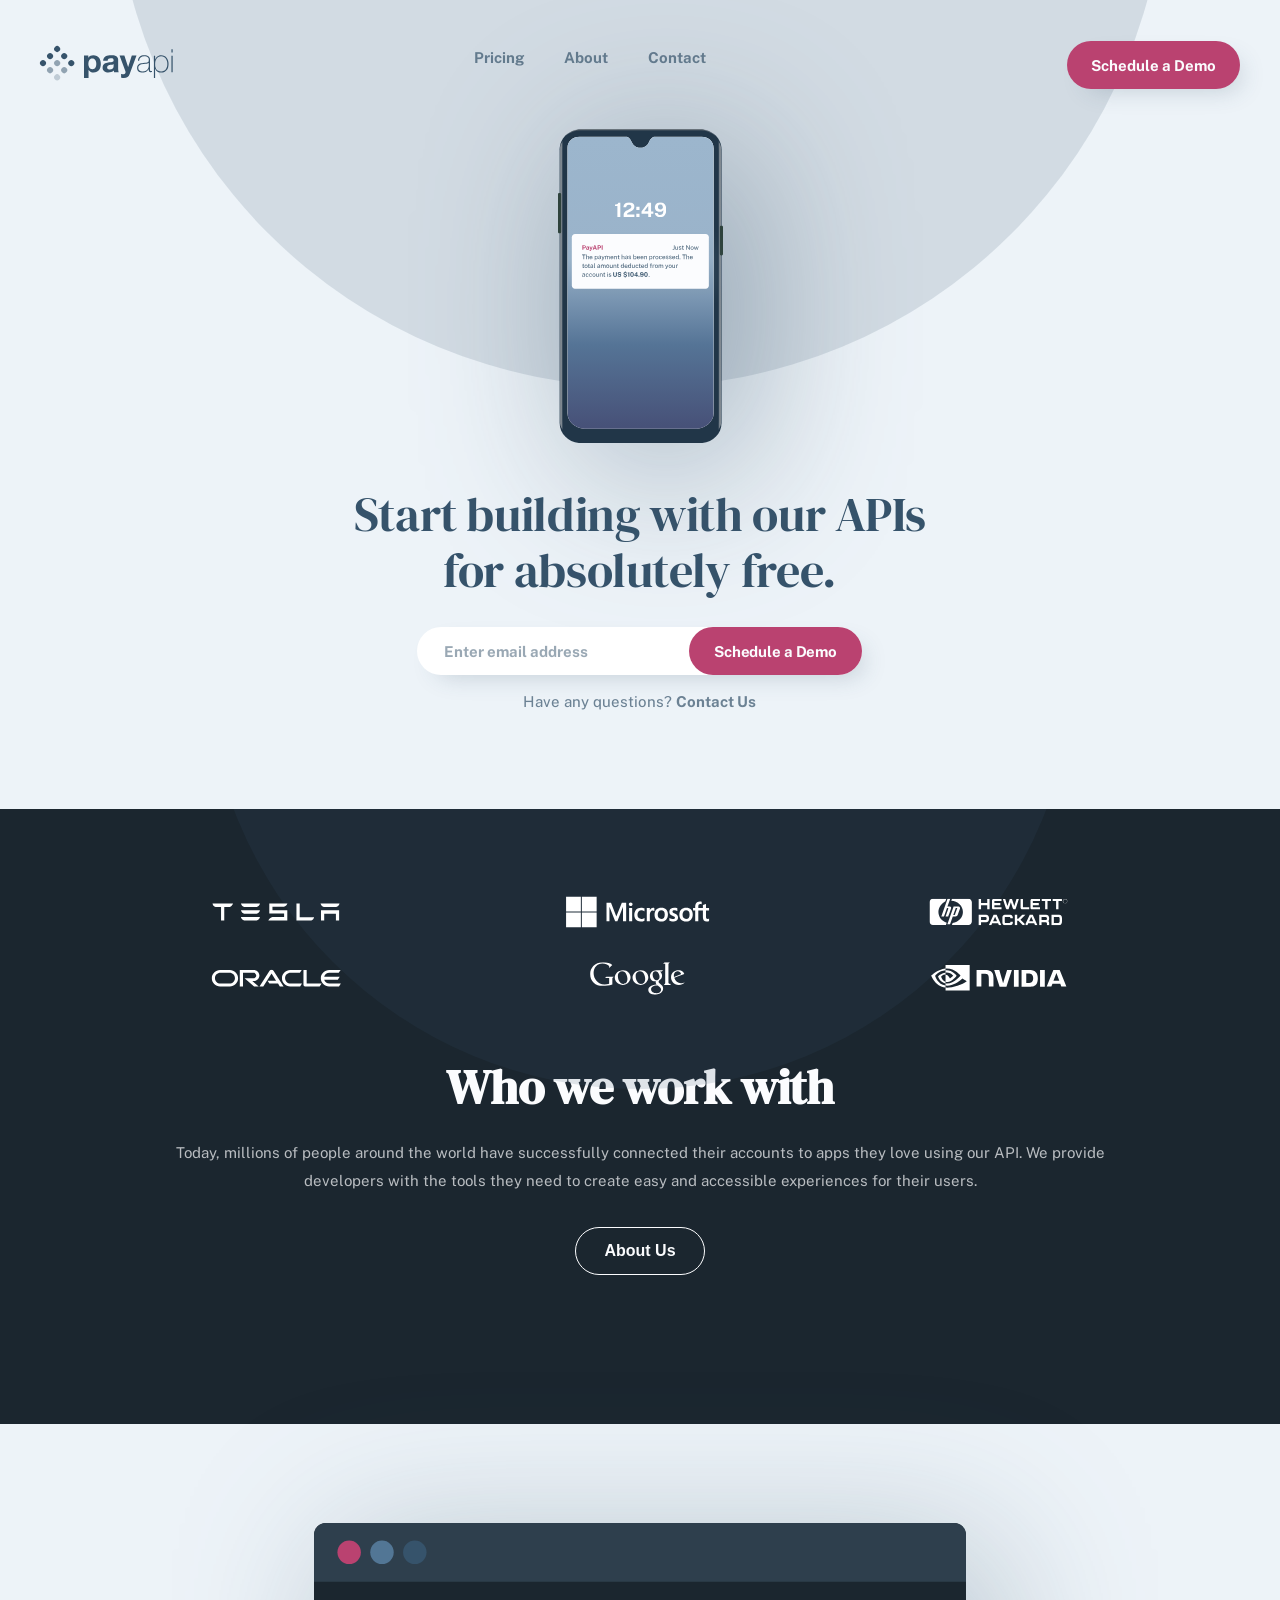
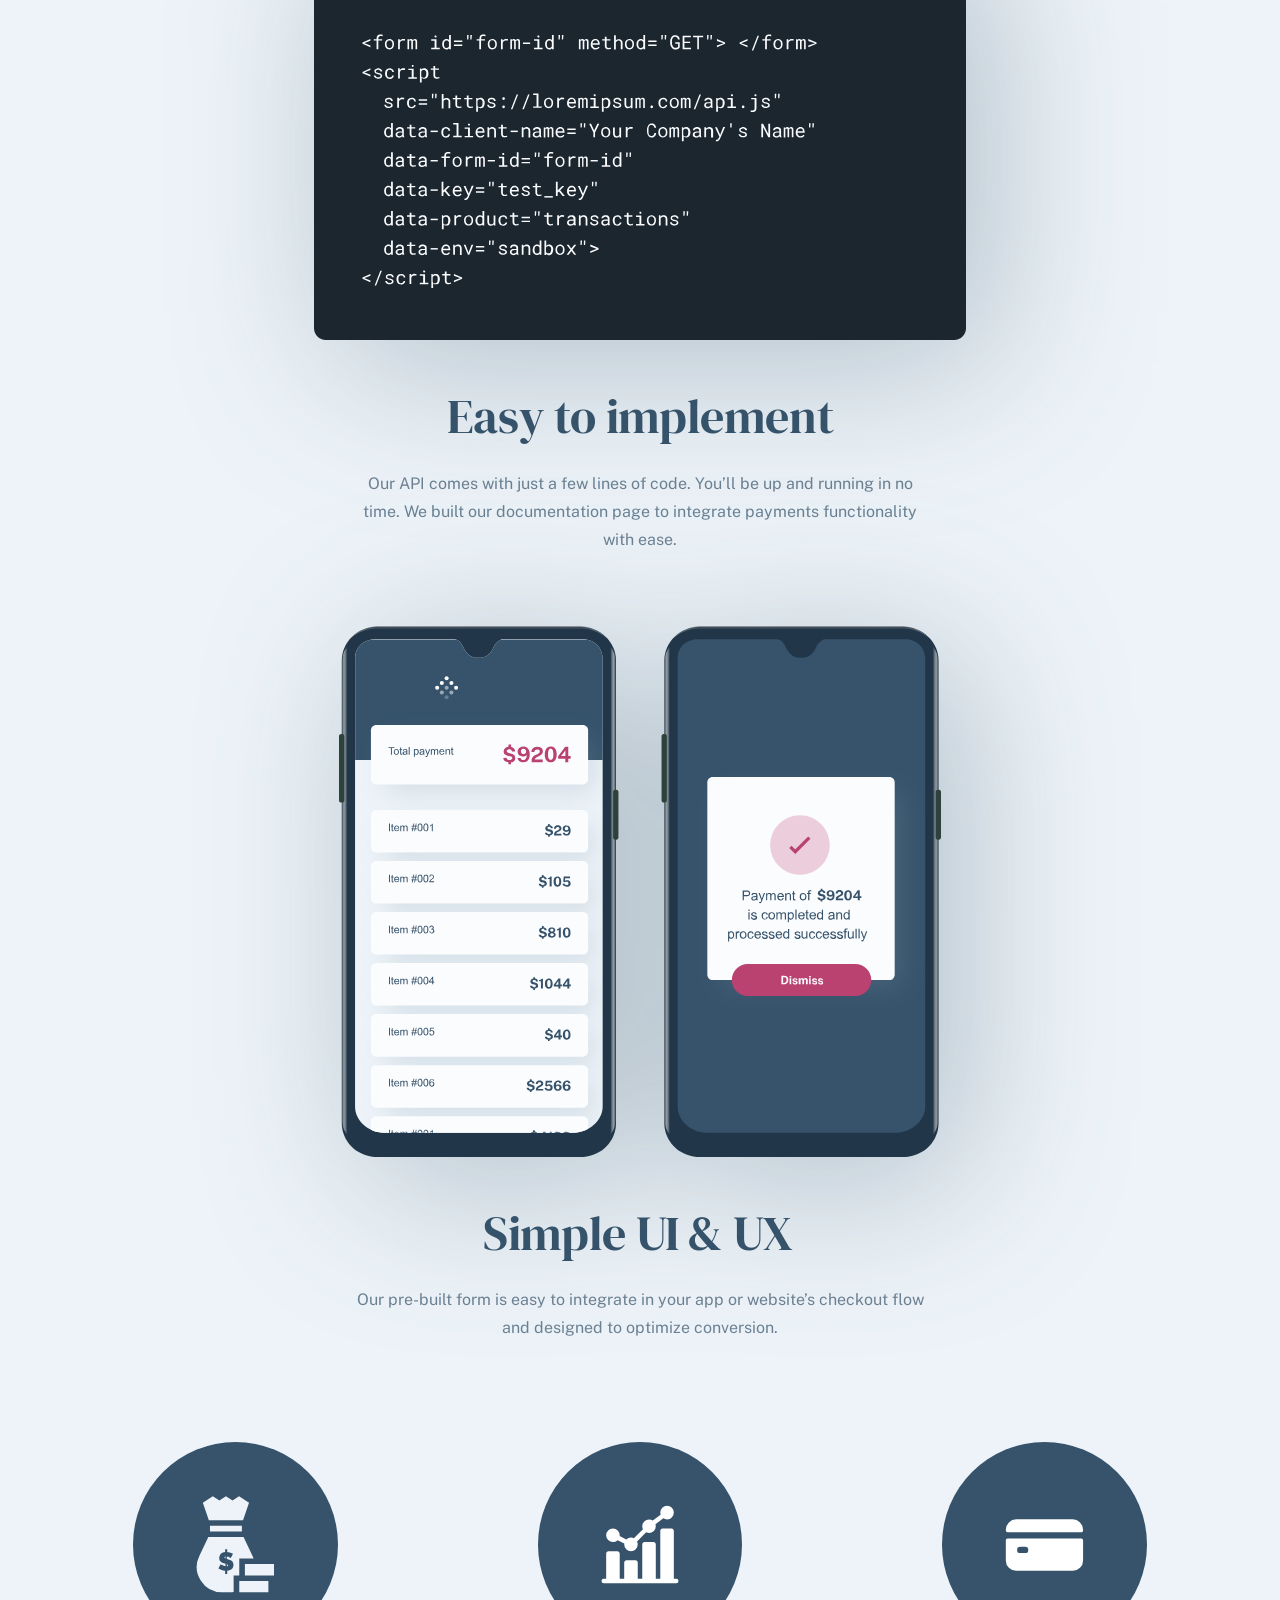
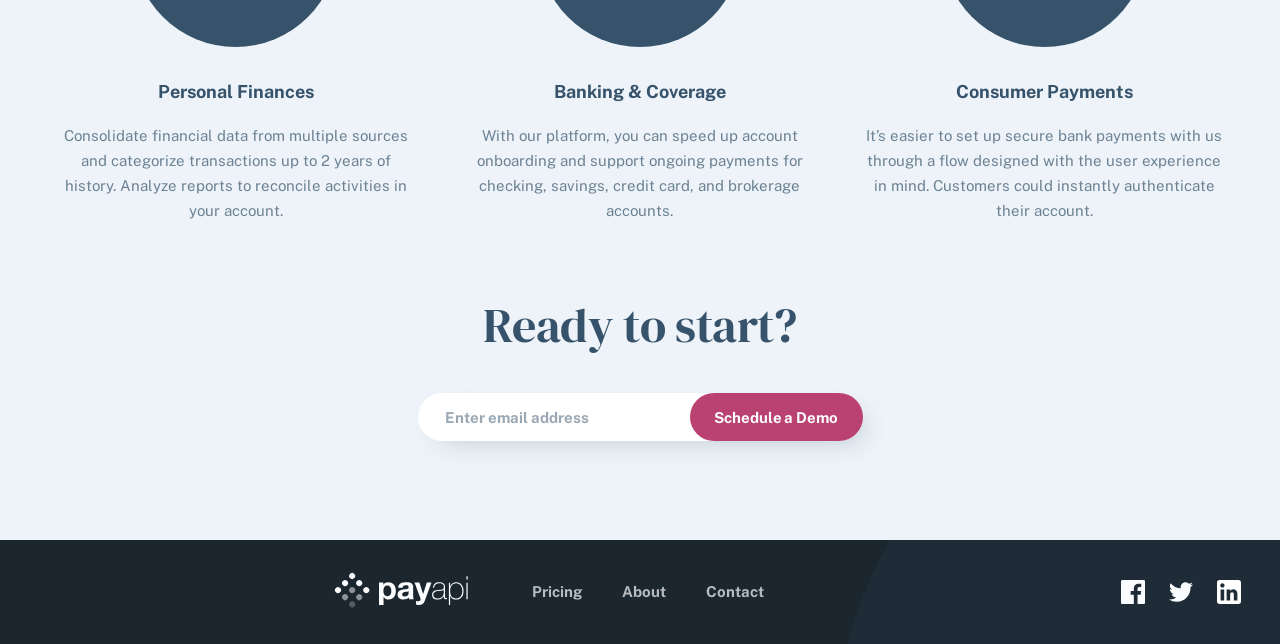
==== commit 4c3a3c66: "Small bugs fixed" ====
--- a/index.html
+++ b/index.html
@@ -34,9 +34,9 @@
           <li class="w-700">
             <a class="menuItem" href="/contact.html">Contact</a>
           </li>
-          <input class="mobile__btn" type="button" value="Schedule a Demo" />
+          <a href="#email"><button class="mobile__btn" type="button">Schedule a Demo</button></a>
         </ul>
-        <input class="bttn" type="button" value="Schedule a Demo" />
+        <a href="#email"><button class="bttn" type="button">Schedule a Demo</button></a>
         <button class="hamburger">
           <svg class="menuIcon" width="28" height="17" xmlns="http://www.w3.org/2000/svg">
             <g fill="#36536B" fill-rule="evenodd">
@@ -55,6 +55,7 @@
         <!-- Image Section -->
         <div class="center__img">
           <img src="/assets/home/desktop/illustration-phone-mockup2.svg" alt="" />
+
         </div>
         <!-- Input and button Section -->
         <div class="head__desktop">
--- a/css/style.css
+++ b/css/style.css
@@ -522,6 +522,9 @@
   .mobile__btn {
     display: none;
   }
+  a {
+    color: #FBFCFE;
+  }
   .nav {
     display: flex;
     justify-content: space-between;
@@ -765,6 +768,9 @@
   }
   .mobile__btn {
     display: none;
+  }
+  a {
+    color: #FBFCFE;
   }
   .bttn {
     font-size: 0.9375rem;
@@ -1498,6 +1504,9 @@
     background: #BA4270;
     box-shadow: 10px 10px 25px -10px rgba(54, 83, 107, 0.25);
   }
+  .menu a {
+    color: #FBFCFE;
+  }
   .menu li:nth-child(1) {
     padding-top: 0rem;
     position: relative;
@@ -2042,6 +2051,15 @@
     line-height: normal;
     letter-spacing: -0.00719rem;
   }
+  .pricing__main .pricing__colums .pricing__button__grid .pricing__button:hover {
+    background-color: #36536B;
+    color: #FBFCFE;
+    cursor: pointer;
+  }
+  .pricing__main .pricing__colums .pricing__button__grid .pricing__button:hover:active {
+    box-shadow: 0 1px #666;
+    transform: translateY(4px);
+  }
   .pricing__main .pricing__colums .pricing__bottom {
     display: grid;
     justify-content: center;
@@ -2061,6 +2079,15 @@
     font-weight: 700;
     line-height: normal;
     letter-spacing: -0.00719rem;
+  }
+  .pricing__main .pricing__colums .pricing__bottom__button:hover {
+    background-color: #36536B;
+    color: #FBFCFE;
+    cursor: pointer;
+  }
+  .pricing__main .pricing__colums .pricing__bottom__button:hover:active {
+    box-shadow: 0 1px #666;
+    transform: translateY(4px);
   }
 }
 /* Styles for Tablet */
@@ -2214,6 +2241,15 @@
     line-height: normal;
     letter-spacing: -0.00719rem;
   }
+  .pricing__main .pricing__colums .pricing__button__grid .pricing__button:hover {
+    background-color: #36536B;
+    color: #FBFCFE;
+    cursor: pointer;
+  }
+  .pricing__main .pricing__colums .pricing__button__grid .pricing__button:hover:active {
+    box-shadow: 0 1px #666;
+    transform: translateY(4px);
+  }
   .pricing__main .pricing__colums .pricing__bottom {
     display: grid;
     justify-content: center;
@@ -2235,6 +2271,15 @@
     font-weight: 700;
     line-height: normal;
     letter-spacing: -0.00719rem;
+  }
+  .pricing__main .pricing__colums .pricing__bottom__button:hover {
+    background-color: #36536B;
+    color: #FBFCFE;
+    cursor: pointer;
+  }
+  .pricing__main .pricing__colums .pricing__bottom__button:hover:active {
+    box-shadow: 0 1px #666;
+    transform: translateY(4px);
   }
 }
 /* Styles for Desktop */
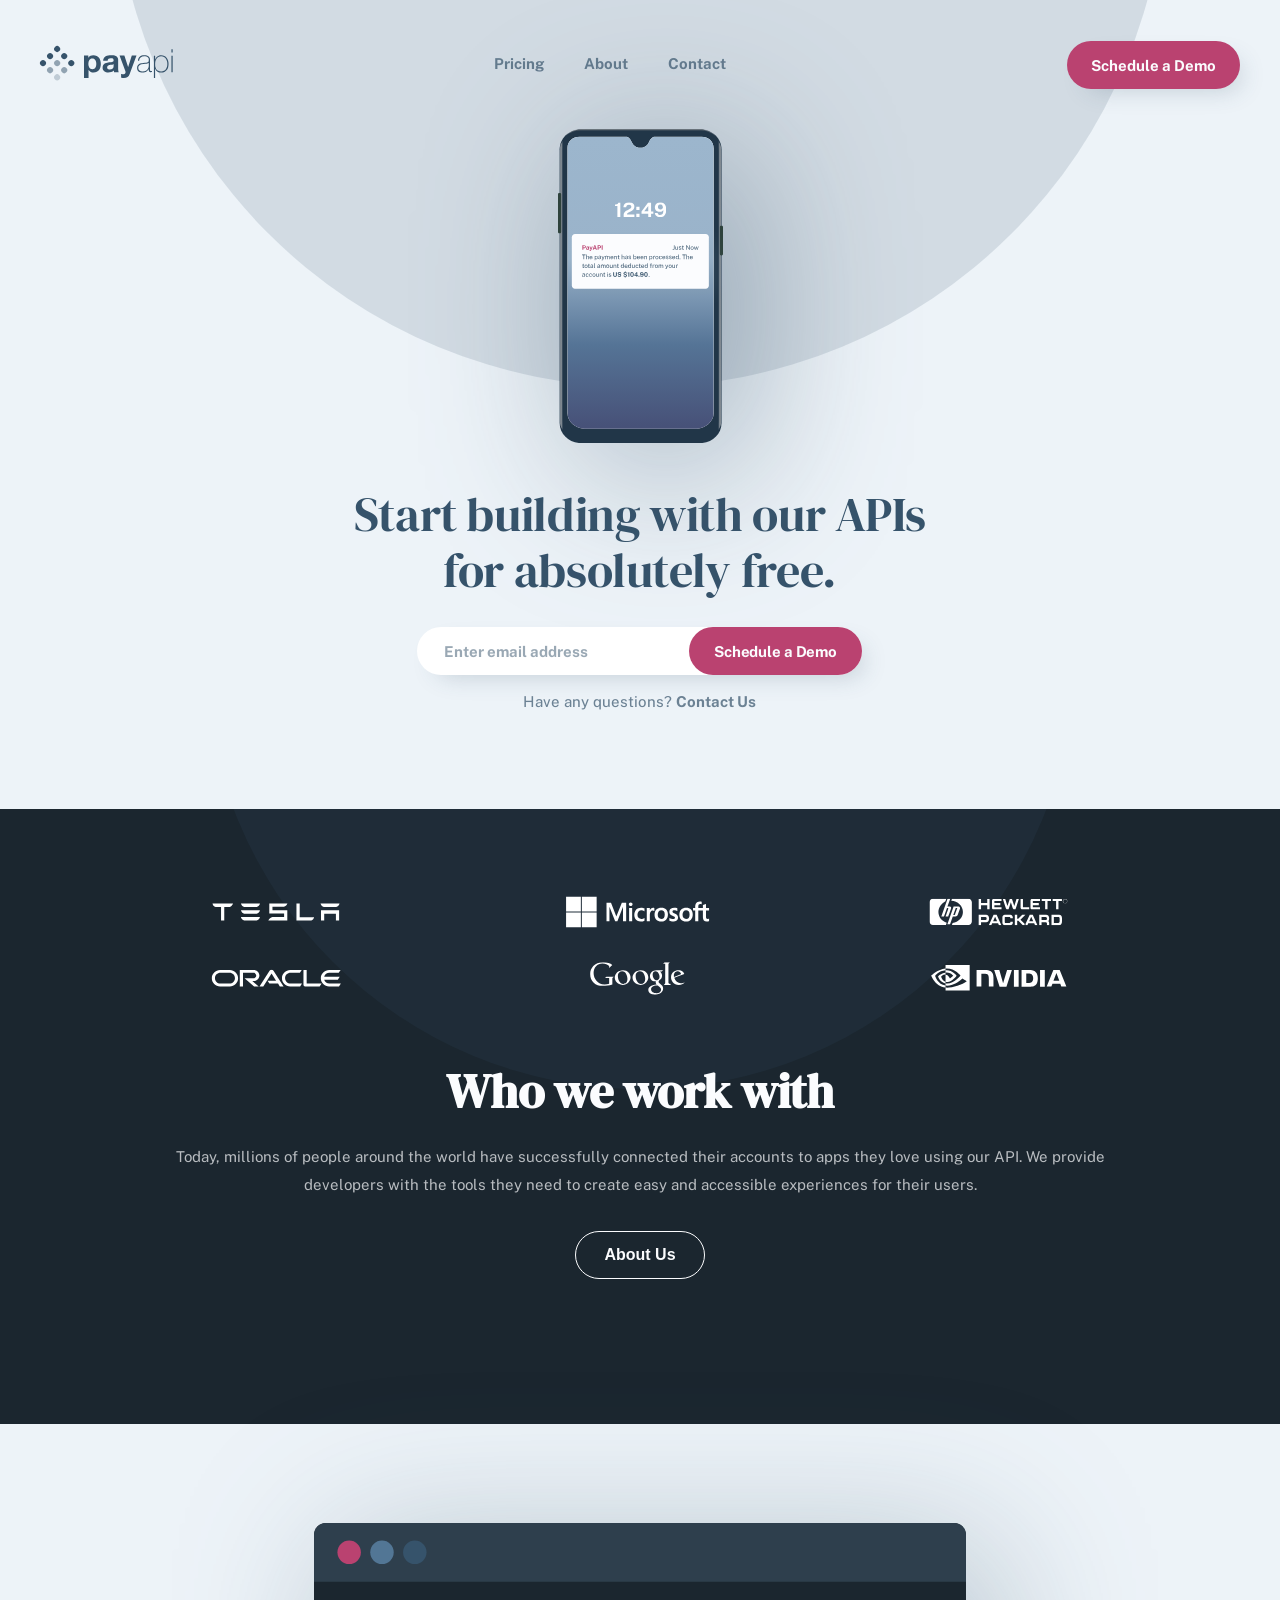
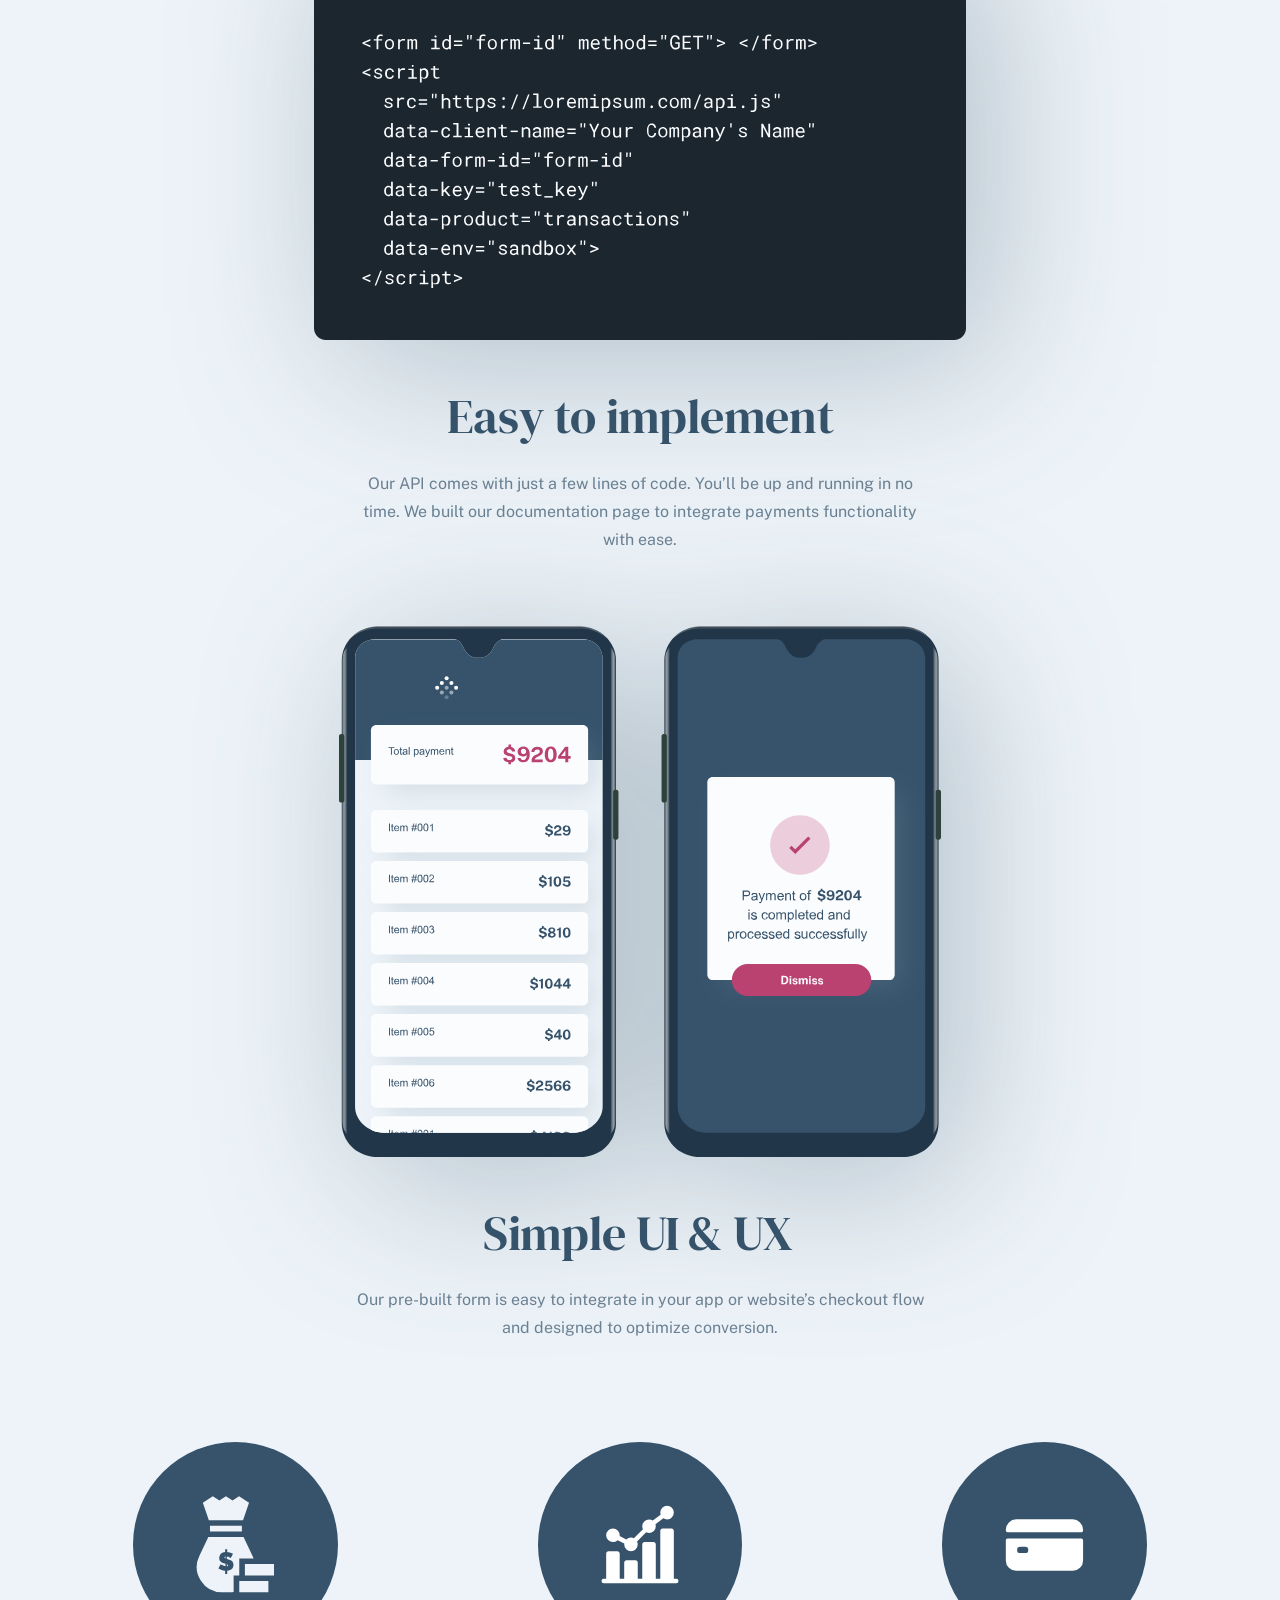
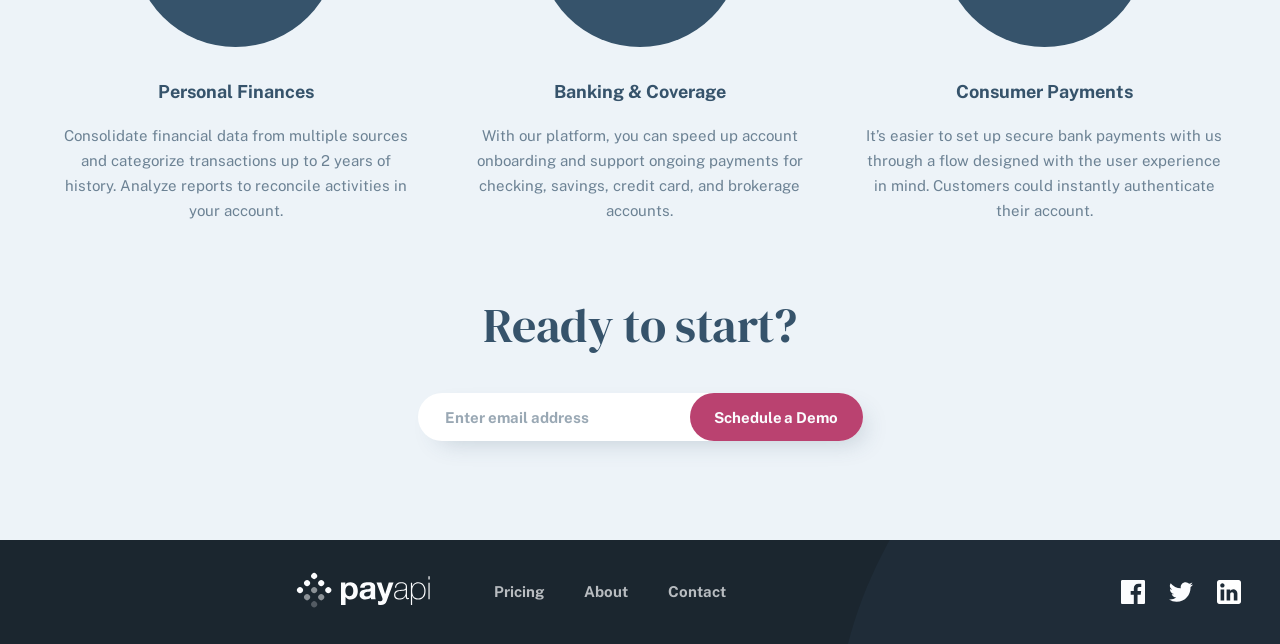
==== commit 074a9fe8: "Small bugsin all pages fixed" ====
--- a/index.html
+++ b/index.html
@@ -71,7 +71,7 @@
             </form>
             <p class="p__questions">
               Have any questions?
-              <a class="contact noSelect" href="about.html">Contact Us</a>
+              <a class="contact noSelect" href="contact.html">Contact Us</a>
             </p>
           </div>
         </div>
--- a/css/style.css
+++ b/css/style.css
@@ -257,12 +257,16 @@
   letter-spacing: -0.246px;
   margin: 57px 24px 16px 24px;
   font-family: "DM Serif Display", serif;
+  z-index: 1;
+  position: relative;
 }
 
 .p__description {
   color: #FBFCFE;
   opacity: 0.7;
   margin: 0px 24px 0px 24px;
+  z-index: 1;
+  position: relative;
 }
 
 .partners__logos {
@@ -291,7 +295,7 @@
     font-size: 48px;
     line-height: 56px;
     font-style: normal;
-    margin: 67px 155px 24px 155px;
+    margin: 71px 155px 24px 155px;
   }
   .p__description {
     margin: 0px 155px 0px 155px;
@@ -316,6 +320,7 @@
   .partners__reverse {
     display: flex;
     flex-direction: row-reverse;
+    margin-top: 0.01rem;
   }
   .sec__title {
     letter-spacing: -0.369px;
@@ -455,15 +460,15 @@
     background-position: center;
     background-repeat: no-repeat;
     height: 300px;
-    margin-top: 4.75rem;
+    margin-top: 1.6rem;
   }
   .team__numbers__grids {
-    border-top: 1px solid rgba(54, 83, 107, 0.25);
+    border-top: 1px solid rgba(54, 83, 107, 0.2509803922);
     margin-top: 3rem;
     padding: 1rem;
     margin-left: 1.5rem;
     margin-right: 1.5rem;
-    border-bottom: 1px solid rgba(54, 83, 107, 0.25);
+    border-bottom: 1px solid rgba(54, 83, 107, 0.2509803922);
   }
   .team__numbers__grids p {
     color: #36536B;
@@ -532,7 +537,8 @@
   }
   .nav .menu {
     align-self: center;
-    margin-right: 1.3rem;
+    margin-left: 1.2rem;
+    margin-top: 0.7rem;
     gap: 0.5rem;
   }
   .logo {
@@ -663,7 +669,7 @@
     background-repeat: no-repeat;
     background-size: cover;
     height: 269px;
-    margin-top: 5.7rem;
+    margin-top: 1.7rem;
   }
   .team__numbers__grids {
     border-top: none;
@@ -679,8 +685,8 @@
   .team__numbers__grids .team__numbers__text,
   .team__numbers__grids .team__numbers__text1,
   .team__numbers__grids .team__numbers__text2 {
-    border-bottom: 1px solid rgba(54, 83, 107, 0.25);
-    border-top: 1px solid rgba(54, 83, 107, 0.25);
+    border-bottom: 1px solid rgba(54, 83, 107, 0.2509803922);
+    border-top: 1px solid rgba(54, 83, 107, 0.2509803922);
   }
   .team__numbers__grids .team__numbers__text1 {
     margin-left: 0.62rem;
@@ -876,7 +882,6 @@
   .about__heading {
     font-size: 3.5rem;
     line-height: 3.5rem;
-    /* 100% */
     letter-spacing: -0.02694rem;
     line-height: 3.5rem;
     margin-right: 28.12rem;
@@ -938,7 +943,7 @@
     background-repeat: no-repeat;
     background-size: cover;
     height: 500px;
-    margin-top: 6.3rem;
+    margin-top: 2.9rem;
   }
   .team__numbers__grids {
     border-top: none;
@@ -954,8 +959,8 @@
   .team__numbers__grids .team__numbers__text,
   .team__numbers__grids .team__numbers__text1,
   .team__numbers__grids .team__numbers__text2 {
-    border-bottom: 1px solid rgba(54, 83, 107, 0.25);
-    border-top: 1px solid rgba(54, 83, 107, 0.25);
+    border-bottom: 1px solid rgba(54, 83, 107, 0.2509803922);
+    border-top: 1px solid rgba(54, 83, 107, 0.2509803922);
   }
   .team__numbers__grids p {
     color: #36536B;
@@ -996,7 +1001,9 @@
   font-size: 1rem;
   font-weight: bold;
   border-radius: 24px;
-  margin: 30px 0px 80px 0px;
+  margin: 35px 0px 80px 0px;
+  z-index: 1;
+  position: relative;
 }
 .partners__button:active {
   box-shadow: 0 1px #666;
@@ -1190,6 +1197,7 @@
     flex-direction: row;
     align-items: center;
     justify-content: flex-start;
+    margin-right: 4.7rem;
   }
   .footer__links ul {
     list-style-type: none;
@@ -1239,6 +1247,7 @@
     flex-direction: row;
     align-items: center;
     justify-content: flex-start;
+    margin-right: 31rem;
   }
   .footer__links ul {
     list-style-type: none;
@@ -1350,12 +1359,12 @@
     z-index: -1;
   }
   .bubble_all__top {
-    top: -38rem;
-    right: -10rem;
+    top: -39.8rem;
+    right: -12.5rem;
   }
   .bubble__reference {
-    top: -25rem;
-    left: -20rem;
+    top: -29rem;
+    left: -20.5rem;
   }
   .bubble__simple {
     position: absolute;
@@ -1368,8 +1377,8 @@
     height: calc(780px + (100vw - 1440px) * 0.4);
     border-radius: 50%;
     z-index: -1;
-    right: -27rem;
-    top: 19rem;
+    right: -25rem;
+    top: 22rem;
   }
   .bubble_about__team {
     position: absolute;
@@ -1382,8 +1391,8 @@
     height: calc(780px + (100vw - 1440px) * 0.3);
     border-radius: 50%;
     z-index: -1;
-    left: -10rem;
-    top: 21rem;
+    left: -8.5rem;
+    top: 18.5rem;
   }
   .bubble__footer {
     bottom: -40rem;
@@ -1547,7 +1556,7 @@
   .head__text {
     justify-content: center;
     text-align: center;
-    margin-bottom: 79px;
+    margin-bottom: 75px;
   }
   .title_input {
     border-radius: 24px;
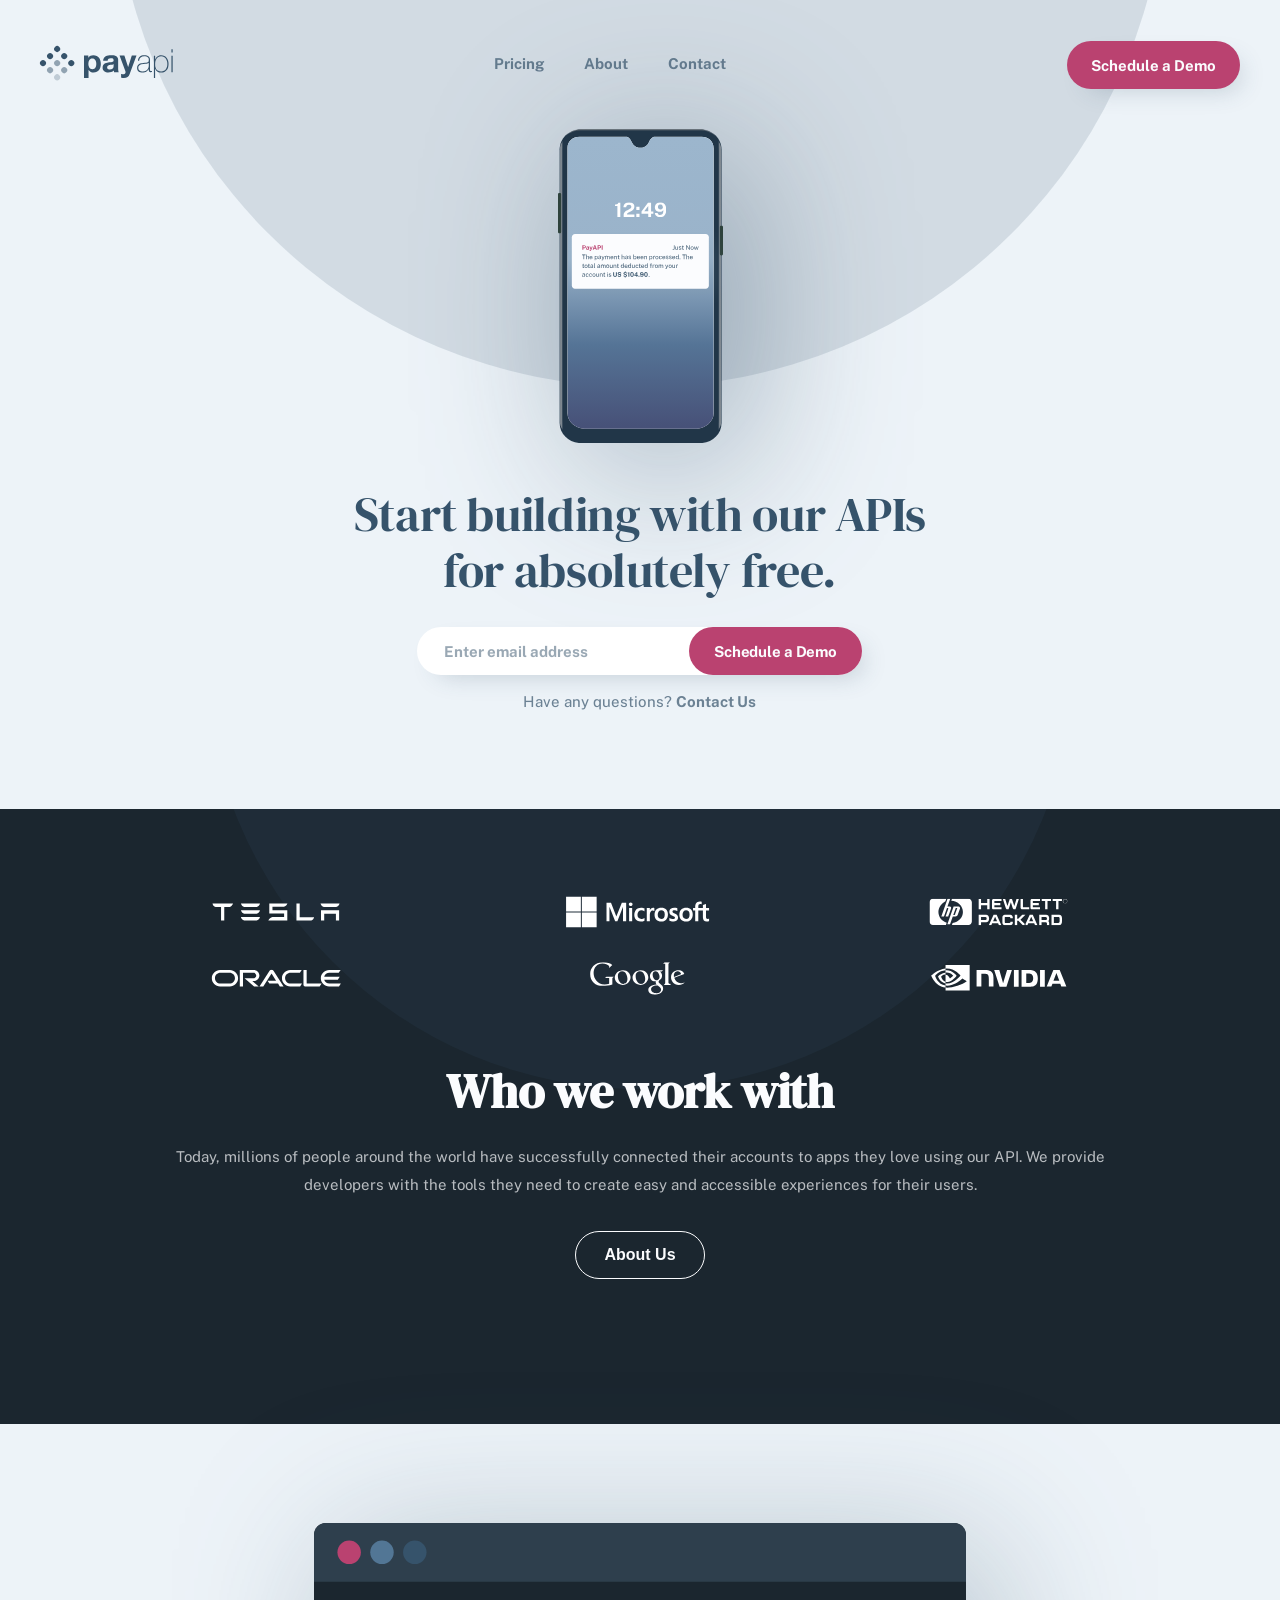
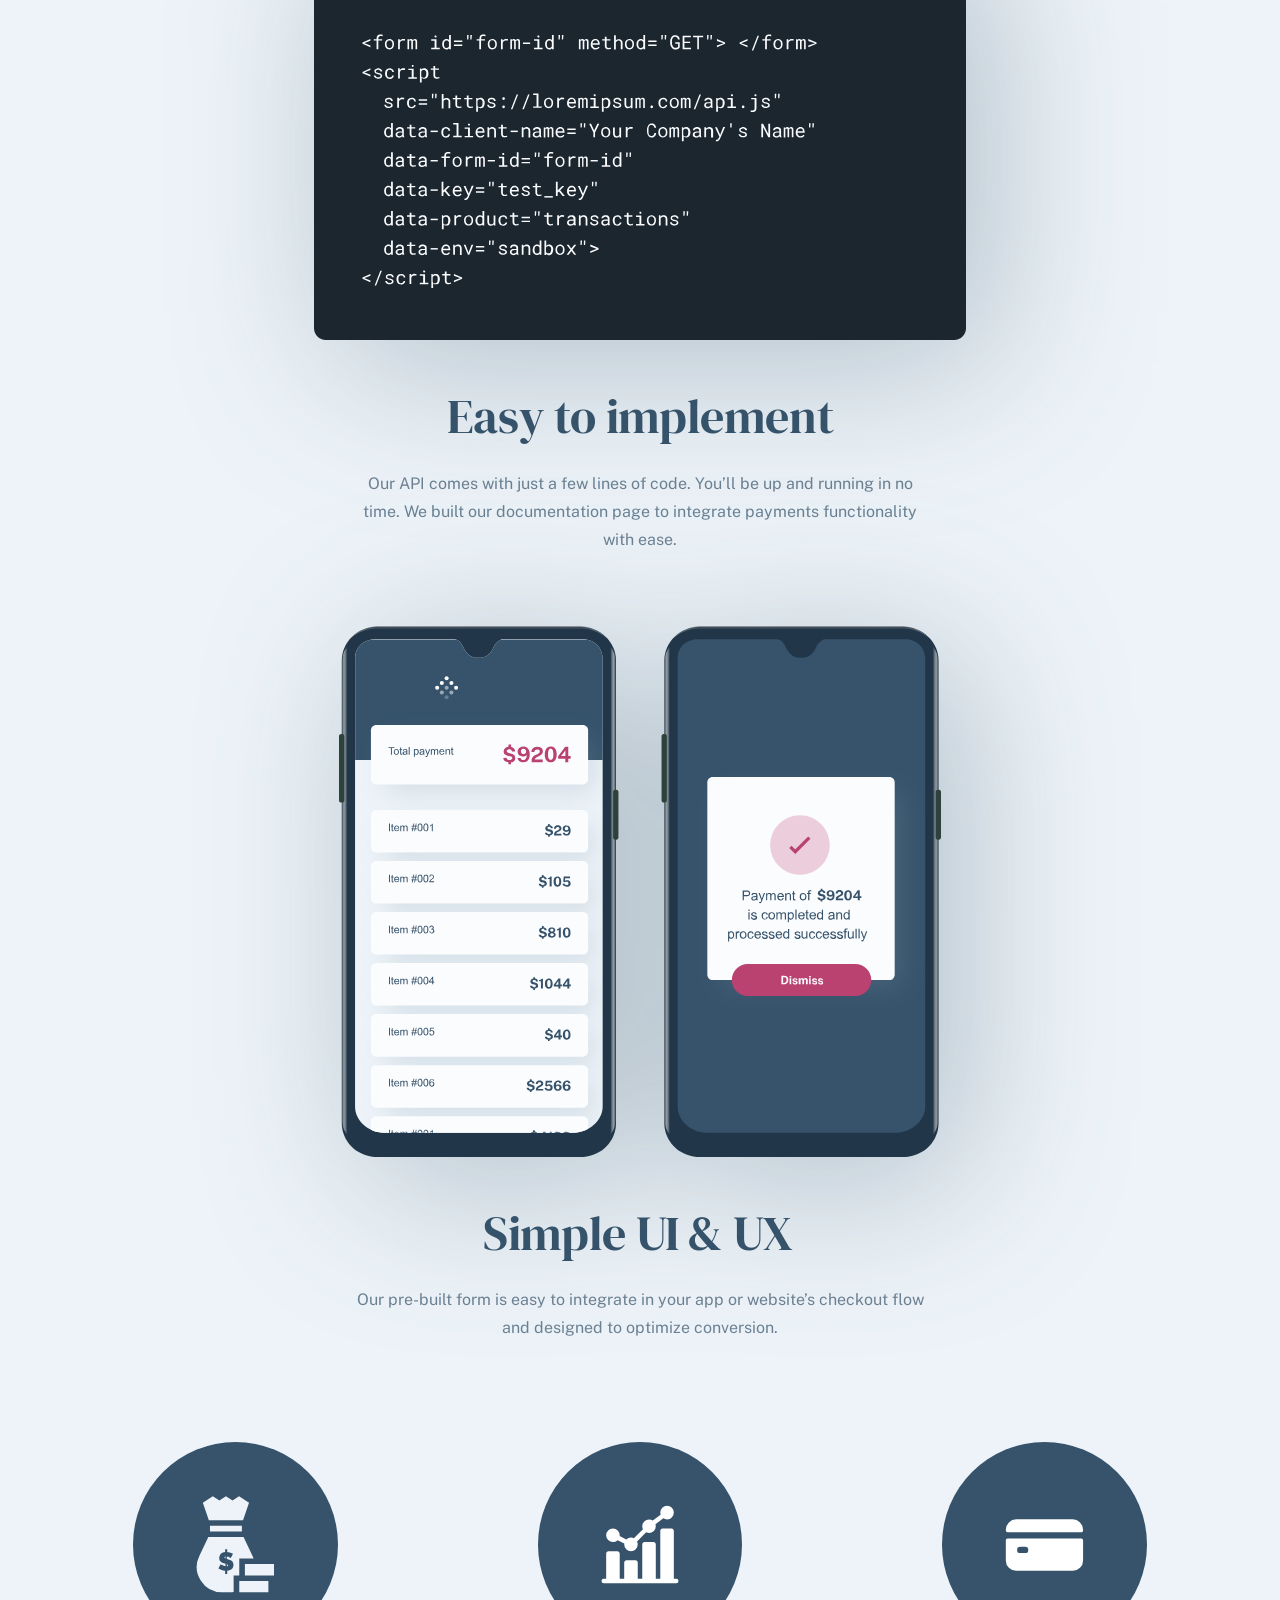
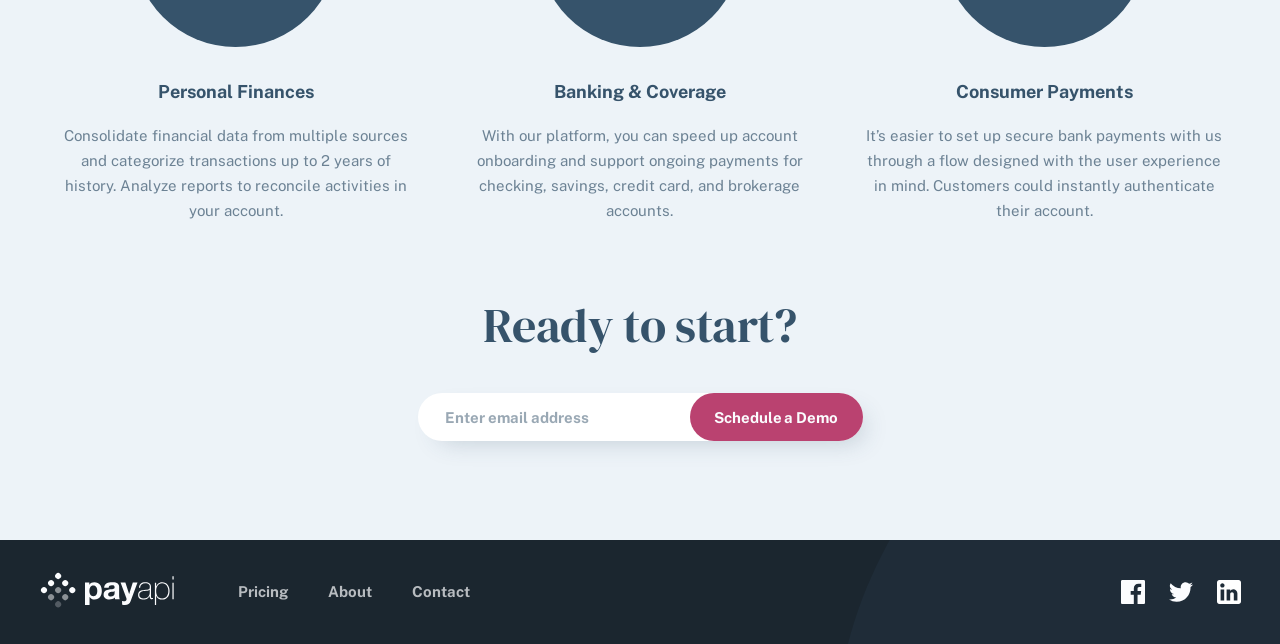
==== commit b2ec1cf4: "Code review and optimization" ====
--- a/index.html
+++ b/index.html
@@ -10,6 +10,7 @@
   <script type="module" defer src="/js/resize.js"></script>
   <script defer type="module" src="/js/validation.js"></script>
   <script type="module" defer src="/js/secondInputValidation.js"></script>
+  <script type="module" defer src="/js/currentPage.js"></script>
 </head>
 
 <body>
@@ -50,7 +51,7 @@
           </svg>
         </button>
       </section>
-      <!-- Heeader part -->
+      <!-- Header part -->
       <section class="win__8">
         <!-- Image Section -->
         <div class="center__img">
@@ -133,10 +134,11 @@
               provide developers with the tools they need to create easy and
               accessible experiences for their users.
             </p>
-            <a href="about.html">
+            <a class="noSelect" href="about.html">
               <button class="partners__button ref__btn" type="button">
                 About Us
               </button>
+            </a>
           </div>
         </div>
       </section>
--- a/css/style.css
+++ b/css/style.css
@@ -26,6 +26,12 @@
   line-height: 56px;
 }
 
+.h2__both {
+  font-family: "DM Serif Display", serif;
+  font-size: 48px;
+  line-height: 56px;
+}
+
 .h3__big {
   font-family: "DM Serif Display", serif;
   font-size: 32px;
@@ -67,6 +73,12 @@
 .h1__small {
   font-family: "DM Serif Display", serif;
   font-size: 56px;
+  line-height: 56px;
+}
+
+.h2__both {
+  font-family: "DM Serif Display", serif;
+  font-size: 48px;
   line-height: 56px;
 }
 
@@ -209,7 +221,7 @@
 
 .about__heading {
   font-family: "DM Serif Display", serif;
-  letter-spacing: 1.25px;
+  letter-spacing: 0.0781rem;
   color: #36536B;
   margin-bottom: 3rem;
   font-style: normal;
@@ -241,7 +253,7 @@
   color: #FBFCFE;
   text-align: center;
   font-weight: 400;
-  height: 670px;
+  height: 41.875rem;
   position: relative;
   overflow: hidden;
 }
@@ -252,10 +264,10 @@
 }
 
 .sec__title {
-  font-size: 32px;
-  line-height: 36px;
-  letter-spacing: -0.246px;
-  margin: 57px 24px 16px 24px;
+  font-size: 2rem;
+  line-height: 2.25rem;
+  letter-spacing: -0.0154rem;
+  margin: 3.5625rem 1.5rem 1rem 1.5rem;
   font-family: "DM Serif Display", serif;
   z-index: 1;
   position: relative;
@@ -264,7 +276,7 @@
 .p__description {
   color: #FBFCFE;
   opacity: 0.7;
-  margin: 0px 24px 0px 24px;
+  margin: 0rem 1.5rem 0rem 1.5rem;
   z-index: 1;
   position: relative;
 }
@@ -276,29 +288,29 @@
   align-items: center;
   gap: 2rem;
   row-gap: 2.5rem;
-  padding: 80px 47px 0px 47px;
+  padding: 5rem 2.9375rem 0 2.9375rem;
   z-index: 1;
   position: relative;
 }
 
 @media only screen and (min-width: 768px) and (max-width: 1439.5px) {
   .partners {
-    height: 615px;
+    height: 38.4375rem;
   }
   .partners__logos {
     grid-template-columns: repeat(3, 1fr);
     gap: 2.5rem;
-    padding: 95px 121px 0px 116px;
+    padding: 5.9375rem 7.5625rem 0 7.25rem;
   }
   .sec__title {
-    letter-spacing: -0.369px;
-    font-size: 48px;
-    line-height: 56px;
-    font-style: normal;
-    margin: 71px 155px 24px 155px;
+    letter-spacing: -0.0231rem;
+    font-size: 3rem;
+    line-height: 3.5rem;
+    font-style: normal;
+    margin: 4.4375rem 9.6875rem 1.5rem 9.6875rem;
   }
   .p__description {
-    margin: 0px 155px 0px 155px;
+    margin: 0 9.6875rem 0rem 9.6875rem;
   }
   .logo__scale {
     transform: scale(1.2);
@@ -306,7 +318,7 @@
 }
 @media only screen and (min-width: 1440px) {
   .partners {
-    height: 470px;
+    height: 29.375rem;
     margin-top: -2rem;
   }
   .partners__logos {
@@ -314,7 +326,7 @@
     gap: 4.8rem;
     row-gap: 2.8rem;
     margin: auto;
-    padding: 187px 193px 184px 0px;
+    padding: 11.6875rem 12.0625rem 11.5rem 0;
     flex: 1;
   }
   .partners__reverse {
@@ -323,13 +335,13 @@
     margin-top: 0.01rem;
   }
   .sec__title {
-    letter-spacing: -0.369px;
-    font-size: 48px;
-    line-height: 56px;
-    margin: 100px 131px 24px 165px;
+    letter-spacing: -0.0231rem;
+    font-size: 3rem;
+    line-height: 3.5rem;
+    margin: 6.25rem 8.1875rem 1.5rem 10.3125rem;
   }
   .p__description {
-    margin: 0px 120px 0px 165px;
+    margin: 0 7.5rem 0rem 10.3125rem;
   }
   .ref__text {
     text-align: left;
@@ -371,7 +383,7 @@
     margin-top: 2.7rem;
   }
   .simple__text {
-    max-width: 460px;
+    max-width: 28.75rem;
     margin-left: 1rem;
     margin-right: 1rem;
     margin-bottom: 3rem;
@@ -392,7 +404,7 @@
     margin-top: 2.6rem;
   }
   .easy__text {
-    max-width: 460px;
+    max-width: 28.75rem;
     margin-left: 1rem;
     margin-right: 1rem;
     margin-top: 1.1rem;
@@ -459,7 +471,7 @@
     background-image: url(/assets/about/mobile/image-team-members.jpg);
     background-position: center;
     background-repeat: no-repeat;
-    height: 300px;
+    height: 18.75rem;
     margin-top: 1.6rem;
   }
   .team__numbers__grids {
@@ -502,7 +514,7 @@
   }
 }
 /* Styles for Tablet */
-@media only screen and (min-width: 768px) and (max-width: 1439.5px) {
+@media only screen and (min-width: 768px) and (max-width: 1439.5008px) {
   .hamburger {
     display: none;
   }
@@ -533,7 +545,7 @@
   .nav {
     display: flex;
     justify-content: space-between;
-    margin: 41px 0px 40px 0px;
+    margin: 2.5625rem 0 2.5rem 0;
   }
   .nav .menu {
     align-self: center;
@@ -549,18 +561,18 @@
     color: #FBFCFE;
     font-family: "Public Sans";
     border: none;
-    font-size: 15px;
+    font-size: 0.9375rem;
     font-weight: 700;
-    width: 173px;
-    height: 48px;
-    border-radius: 24px;
+    width: 10.8125rem;
+    height: 3rem;
+    border-radius: 1.5rem;
     background: #BA4270;
-    box-shadow: 10px 10px 25px -10px rgba(54, 83, 107, 0.2509803922);
+    box-shadow: 0.625rem 0.625rem 1.5625rem -0.625rem rgba(54, 83, 107, 0.2509803922);
     margin-right: 2.5rem;
   }
   .bttn:active {
-    box-shadow: 0 1px #666;
-    transform: translateY(4px);
+    box-shadow: 0 0.0625rem #666;
+    transform: translateY(0.25rem);
   }
   .benefits__wrapper {
     grid-template-columns: repeat(3, 1fr);
@@ -668,7 +680,7 @@
     background-position: center;
     background-repeat: no-repeat;
     background-size: cover;
-    height: 269px;
+    height: 16.8125rem;
     margin-top: 1.7rem;
   }
   .team__numbers__grids {
@@ -783,17 +795,17 @@
     color: #FBFCFE;
     font-family: "Public Sans";
     border: none;
-    font-size: 15px;
+    font-size: 0.9375rem;
     font-weight: 700;
-    width: 173px;
-    height: 48px;
-    border-radius: 24px;
+    width: 10.8125rem;
+    height: 3rem;
+    border-radius: 1.5rem;
     background: #BA4270;
-    box-shadow: 10px 10px 25px -10px rgba(54, 83, 107, 0.2509803922);
+    box-shadow: 0.625rem 0.625rem 1.5625rem -0.625rem rgba(54, 83, 107, 0.2509803922);
   }
   .nav {
     display: flex;
-    margin: 41px 165px 30px 165px;
+    margin: 2.5625rem 10.3125rem 1.875rem 10.3125rem;
   }
   .nav .menu {
     flex-grow: 1;
@@ -842,7 +854,7 @@
     padding-right: 1rem;
   }
   .simple .simple__wrapper .simple__text {
-    max-width: 500px;
+    max-width: 31.25rem;
     font-family: "Public Sans";
     font-size: 0.949rem;
     font-style: normal;
@@ -872,7 +884,7 @@
     padding-right: 9.6rem;
   }
   .easy .easy__wrapper .easy__text {
-    max-width: 400px;
+    max-width: 25rem;
     font-family: "Public Sans";
     font-size: 0.949rem;
     font-style: normal;
@@ -942,7 +954,7 @@
     background-position: center;
     background-repeat: no-repeat;
     background-size: cover;
-    height: 500px;
+    height: 31.25rem;
     margin-top: 2.9rem;
   }
   .team__numbers__grids {
@@ -954,13 +966,13 @@
     border-bottom: none;
     display: grid;
     grid-template-columns: repeat(3, 1fr);
-    grid-gap: 50px;
+    grid-gap: 3.125rem;
   }
   .team__numbers__grids .team__numbers__text,
   .team__numbers__grids .team__numbers__text1,
   .team__numbers__grids .team__numbers__text2 {
-    border-bottom: 1px solid rgba(54, 83, 107, 0.2509803922);
-    border-top: 1px solid rgba(54, 83, 107, 0.2509803922);
+    border-bottom: 0.0625rem solid rgba(54, 83, 107, 0.2509803922);
+    border-top: 0.0625rem solid rgba(54, 83, 107, 0.2509803922);
   }
   .team__numbers__grids p {
     color: #36536B;
@@ -995,26 +1007,26 @@
 .partners__button {
   padding: 0.375rem 0.5rem;
   background-color: transparent;
-  border: 1px solid transparent;
+  border: 0.0625rem solid transparent;
   text-align: center;
   cursor: pointer;
   font-size: 1rem;
   font-weight: bold;
-  border-radius: 24px;
-  margin: 35px 0px 80px 0px;
+  border-radius: 1.5rem;
+  margin: 2.1875rem 0 5rem 0;
   z-index: 1;
   position: relative;
 }
 .partners__button:active {
-  box-shadow: 0 1px #666;
+  box-shadow: 0 0.0625rem #666;
   transform: translateY(4px);
 }
 
 .ref__btn {
   background-color: transparent;
   color: #FBFCFE;
-  border: 1px solid #FBFCFE;
-  padding: 14px 28px 14px 28px;
+  border: 0.0625rem solid #FBFCFE;
+  padding: 0.875rem 1.75rem 0.875rem 1.75rem;
 }
 
 .ref__btn:hover {
@@ -1024,13 +1036,13 @@
 
 @media only screen and (min-width: 768px) and (max-width: 1439.5px) {
   .partners__button {
-    margin: 32px 0px 88px 0px;
+    margin: 2rem 0 5.5rem 0;
   }
 }
 @media only screen and (min-width: 1440px) {
   .partners__button {
     align-items: left;
-    margin: 32px 0px 88px 165px;
+    margin: 2rem 0 5.5rem 10.3125rem;
   }
 }
 .mobile__btn,
@@ -1047,8 +1059,8 @@
 }
 .mobile__btn:active,
 .bttn:active {
-  box-shadow: 0 1px #666;
-  transform: translateY(4px);
+  box-shadow: 0 0.0625rem #666;
+  transform: translateY(0.25rem);
 }
 
 w-700 {
@@ -1071,6 +1083,12 @@
   line-height: 56px;
 }
 
+.h2__both {
+  font-family: "DM Serif Display", serif;
+  font-size: 48px;
+  line-height: 56px;
+}
+
 .h3__big {
   font-family: "DM Serif Display", serif;
   font-size: 32px;
@@ -1102,11 +1120,9 @@
   color: #36536B;
   font-family: "DM Serif Display", serif;
   text-align: center;
-  font-style: normal;
   font-weight: 400;
   font-size: 2rem;
   line-height: 2.25rem;
-  /* 112.5% */
   letter-spacing: -0.01538rem;
   margin-top: 7rem;
 }
@@ -1122,13 +1138,13 @@
 .footer__section2 {
   background-color: #1B262F;
   text-align: center;
-  padding: 41px 0 55px;
+  padding: 2.5625rem 0 3.4375rem;
 }
 
 .footer__links ul {
   list-style-type: none;
   display: inline-flex;
-  padding-right: 0px;
+  padding-right: 0;
   flex-direction: column;
   justify-content: center;
   align-items: center;
@@ -1154,12 +1170,12 @@
 
 .footer__icons {
   display: inline-flex;
-  padding-right: 0px;
+  padding-right: 0;
   flex-direction: row;
   justify-content: center;
   align-items: center;
   gap: 1.5rem;
-  margin-top: 3px;
+  margin-top: 0.1875rem;
   position: relative;
   z-index: 1;
 }
@@ -1173,7 +1189,6 @@
   .footer__section1 .footer__section1__text {
     font-size: 3rem;
     line-height: 3.5rem;
-    /* 116.667% */
     letter-spacing: -0.02306rem;
     margin-bottom: 2.5rem;
     margin-top: 4.6rem;
@@ -1202,7 +1217,7 @@
   .footer__links ul {
     list-style-type: none;
     display: inline-flex;
-    padding-right: 0px;
+    padding-right: 0;
     flex-direction: row;
     justify-content: flex-start;
     align-items: center;
@@ -1225,7 +1240,7 @@
     letter-spacing: -0.02306rem;
     margin-top: 6rem;
     margin-bottom: 6rem;
-    width: 445px;
+    width: 27.8125rem;
     text-align: left;
   }
   .footer__section1 .footer__button {
@@ -1252,7 +1267,7 @@
   .footer__links ul {
     list-style-type: none;
     display: inline-flex;
-    padding-right: 0px;
+    padding-right: 0;
     flex-direction: row;
     justify-content: flex-start;
     align-items: center;
@@ -1278,9 +1293,9 @@
 }
 
 .bubble__top {
-  width: calc(780px + (100vw - 375px) * 0.1);
-  height: calc(780px + (100vw - 375px) * 0.1);
-  border-radius: calc(780px + (100vw - 375px) * 0.1);
+  width: calc(48.75rem + (100vw - 23.4375rem) * 0.1);
+  height: calc(48.75rem + (100vw - 23.4375rem) * 0.1);
+  border-radius: calc(48.75rem + (100vw - 23.4375rem) * 0.1);
   background-color: #36536B;
   position: absolute;
   top: -34.3rem;
@@ -1293,9 +1308,9 @@
 }
 
 .bubble_all__top {
-  width: calc(780px + (100vw - 375px) * 0.1);
-  height: calc(780px + (100vw - 375px) * 0.1);
-  border-radius: calc(780px + (100vw - 375px) * 0.1);
+  width: calc(48.75rem + (100vw - 23.4375rem) * 0.1);
+  height: calc(48.75rem + (100vw - 23.4375rem) * 0.1);
+  border-radius: calc(48.75rem + (100vw - 23.4375rem) * 0.1);
   background-color: #36536B;
   position: absolute;
   top: -40rem;
@@ -1305,9 +1320,9 @@
 }
 
 .bubble__reference {
-  width: calc(780px + (100vw - 375px) * 0.1);
-  height: calc(780px + (100vw - 375px) * 0.1);
-  border-radius: calc(780px + (100vw - 375px) * 0.1);
+  width: calc(48.75rem + (100vw - 23.4375rem) * 0.1);
+  height: calc(48.75rem + (100vw - 23.4375rem) * 0.1);
+  border-radius: calc(48.75rem + (100vw - 23.4375rem) * 0.1);
   background-color: #36536B;
   position: absolute;
   top: -37.6rem;
@@ -1316,9 +1331,9 @@
 }
 
 .bubble__footer {
-  width: calc(780px + (100vw - 375px) * 0.1);
-  height: calc(780px + (100vw - 375px) * 0.1);
-  border-radius: calc(780px + (100vw - 375px) * 0.1);
+  width: calc(48.75rem + (100vw - 23.4375rem) * 0.1);
+  height: calc(48.75rem + (100vw - 23.4375rem) * 0.1);
+  border-radius: calc(48.75rem + (100vw - 23.4375rem) * 0.1);
   background-color: #36536B;
   position: absolute;
   bottom: -37.5rem;
@@ -1328,9 +1343,9 @@
 
 @media only screen and (min-width: 768px) and (max-width: 1439.5px) {
   .bubble__top {
-    width: calc(949px + (100vw - 768px) * 0.2);
-    height: calc(949px + (100vw - 768px) * 0.2);
-    border-radius: calc(949px + (100vw - 768px) * 0.2);
+    width: calc(59.3125rem + (100vw - 48rem) * 0.2);
+    height: calc(59.3125rem + (100vw - 48rem) * 0.2);
+    border-radius: calc(59.3125rem + (100vw - 48rem) * 0.2);
     top: -41.5rem;
     z-index: -1;
   }
@@ -1351,9 +1366,9 @@
     display: flex;
   }
   .bubble__top {
-    width: calc(780px + (100vw - 1440px) * 0.1);
-    height: calc(780px + (100vw - 1440px) * 0.1);
-    border-radius: calc(780px + (100vw - 1440px) * 0.1);
+    width: calc(48.75rem + (100vw - 90rem) * 0.1);
+    height: calc(48.75rem + (100vw - 90rem) * 0.1);
+    border-radius: calc(48.75rem + (100vw - 90rem) * 0.1);
     top: -10rem;
     right: -9rem;
     z-index: -1;
@@ -1373,8 +1388,8 @@
     transform: translate(0, -50%);
     background-color: #36536B;
     opacity: 15%;
-    width: calc(780px + (100vw - 1440px) * 0.4);
-    height: calc(780px + (100vw - 1440px) * 0.4);
+    width: calc(48.75rem + (100vw - 90rem) * 0.4);
+    height: calc(48.75rem + (100vw - 90rem) * 0.4);
     border-radius: 50%;
     z-index: -1;
     right: -25rem;
@@ -1387,8 +1402,8 @@
     transform: translate(-50%, -50%);
     background-color: #36536B;
     opacity: 15%;
-    width: calc(780px + (100vw - 1440px) * 0.3);
-    height: calc(780px + (100vw - 1440px) * 0.3);
+    width: calc(48.75rem + (100vw - 90rem) * 0.3);
+    height: calc(48.75rem + (100vw - 90rem) * 0.3);
     border-radius: 50%;
     z-index: -1;
     left: -8.5rem;
@@ -1419,6 +1434,12 @@
   line-height: 56px;
 }
 
+.h2__both {
+  font-family: "DM Serif Display", serif;
+  font-size: 48px;
+  line-height: 56px;
+}
+
 .h3__big {
   font-family: "DM Serif Display", serif;
   font-size: 32px;
@@ -1443,9 +1464,14 @@
   line-height: 28px;
 }
 
+.menuItem.current-page {
+  text-decoration: underline;
+  opacity: 1;
+}
+
 @media only screen and (max-width: 767.5px) {
   .nav {
-    margin: 40px 25px 20px 24px;
+    margin: 2.5rem 1.5625rem 1.25rem 1.5rem;
   }
   .hamburger {
     position: absolute;
@@ -1457,8 +1483,8 @@
     border: none;
   }
   .hamburger:active {
-    box-shadow: 0 1px #666;
-    transform: translateY(4px);
+    box-shadow: 0 0.0625rem #666;
+    transform: translateY(0.25rem);
   }
   .closeIcon {
     display: none;
@@ -1476,7 +1502,7 @@
     transform: translateX(100%);
     transition: transform 0.4s;
     top: -0.1rem;
-    width: 300px;
+    width: 18.75rem;
     right: 0;
     bottom: 0;
     z-index: 3;
@@ -1485,7 +1511,7 @@
     list-style: none;
     padding-top: 8.69rem;
     text-align: center;
-    box-shadow: 10px 10px 25px -10px rgba(54, 83, 107, 0.25);
+    box-shadow: 0.625rem 0.625rem 1.5625rem -0.625rem rgba(54, 83, 107, 0.25);
   }
   .menu li {
     text-align: center;
@@ -1494,7 +1520,7 @@
     padding-bottom: 2rem;
   }
   .menu li a {
-    font-size: 20px;
+    font-size: 1.25rem;
     font-weight: 700;
     text-decoration: none;
     color: #FBFCFE;
@@ -1505,13 +1531,13 @@
     color: #FBFCFE;
     font-family: "Public Sans";
     border: none;
-    font-size: 15px;
+    font-size: 0.9375rem;
     font-weight: 700;
-    width: 252px;
-    height: 48px;
+    width: 15.75rem;
+    height: 3rem;
     border-radius: 1.5rem;
     background: #BA4270;
-    box-shadow: 10px 10px 25px -10px rgba(54, 83, 107, 0.25);
+    box-shadow: 0.625rem 0.625rem 1.5625rem -0.625rem rgba(54, 83, 107, 0.25);
   }
   .menu a {
     color: #FBFCFE;
@@ -1523,12 +1549,12 @@
   .menu li:nth-child(1)::before {
     content: "";
     position: absolute;
-    left: 25px;
-    top: -55px;
+    left: 1.5625rem;
+    top: -3.4375rem;
     width: 80%;
-    height: 1.5px;
+    height: 0.0938rem;
     background-color: #FBFCFE;
-    margin-top: 20px;
+    margin-top: 1.25rem;
     opacity: 0.15;
   }
   .showMenu {
@@ -1551,23 +1577,23 @@
 /* Styles for Mobile */
 @media screen and (max-width: 767.5px) {
   .win__8 {
-    font-size: 32px;
+    font-size: 2rem;
   }
   .head__text {
     justify-content: center;
     text-align: center;
-    margin-bottom: 75px;
+    margin-bottom: 4.6875rem;
   }
   .title_input {
-    border-radius: 24px;
-    height: 48px;
-    width: 327px;
+    border-radius: 1.5rem;
+    height: 3rem;
+    width: 20.4375rem;
     border: none;
     padding-left: 1.7rem;
-    box-shadow: 10px 10px 25px -10px rgba(54, 83, 107, 0.25);
+    box-shadow: 0.625rem 0.625rem 1.5625rem -0.625rem rgba(54, 83, 107, 0.25);
     font-weight: 700;
     font-family: "Public Sans";
-    font-size: 15px;
+    font-size: 0.9375rem;
     color: #36536B;
   }
   .title_input:focus {
@@ -1590,33 +1616,33 @@
     opacity: 1;
   }
   .bttn__header {
-    margin-top: 16px;
+    margin-top: 1rem;
     background-color: #BA4270;
-    border-radius: 24px;
-    height: 48px;
-    width: 327px;
+    border-radius: 1.5rem;
+    height: 3rem;
+    width: 20.4375rem;
     border: none;
     font-weight: 700;
     color: #FBFCFE;
-    letter-spacing: -0.115px;
+    letter-spacing: -0.0072rem;
     line-height: normal;
     text-align: center;
     font-family: "Public Sans";
-    font-size: 15px;
-    font-style: normal;
-    padding-left: 3px;
+    font-size: 0.9375rem;
+    font-style: normal;
+    padding-left: 0.1875rem;
   }
   .bttn__header:hover {
     background: #DA6D97;
     cursor: pointer;
   }
   .bttn__header:active {
-    box-shadow: 0 1px #666;
-    transform: translateY(4px);
+    box-shadow: 0 0.0625rem #666;
+    transform: translateY(0.25rem);
   }
   .btns {
     display: grid;
-    padding: 24px;
+    padding: 1.5rem;
     justify-content: center;
   }
   .p__questions {
@@ -1624,21 +1650,21 @@
     color: #6C8294;
     text-decoration: none;
     font-family: "Public Sans", sans-serif;
-    font-size: 15px;
-    line-height: 28px;
+    font-size: 0.9375rem;
+    line-height: 1.75rem;
     margin-top: -0.3rem;
   }
   .title__txt {
     color: #36536B;
     text-align: center;
     font-family: "DM Serif Display";
-    font-size: 32px;
-    font-style: normal;
-    font-weight: 400;
-    line-height: 36px;
-    letter-spacing: -0.246px;
-    width: 327px;
-    height: 108px;
+    font-size: 2rem;
+    font-style: normal;
+    font-weight: 400;
+    line-height: 2.25rem;
+    letter-spacing: -0.0154rem;
+    width: 20.4375rem;
+    height: 6.75rem;
     margin: auto;
   }
   .contact {
@@ -1647,42 +1673,42 @@
     font-weight: 700;
   }
   .center__img {
-    width: 128px;
-    height: 240px;
+    width: 8rem;
+    height: 15rem;
     margin: 0 auto;
-    filter: drop-shadow(25px 25px 80px rgba(54, 83, 107, 0.61));
+    filter: drop-shadow(1.5625rem 1.5625rem 5rem rgba(54, 83, 107, 0.6117647059));
     justify-content: center;
-    padding-top: 7px;
+    padding-top: 0.4375rem;
   }
 }
 /* Styles for Tablet */
 @media only screen and (min-width: 768px) and (max-width: 1439.5px) {
   .win__8 {
-    font-size: 48px;
+    font-size: 3rem;
     margin: 0 auto;
   }
   .btns {
-    width: 445px;
+    width: 27.8125rem;
     max-width: 100%;
     position: relative;
     margin: auto;
-    padding-top: 5px;
+    padding-top: 0.3125rem;
   }
   .title_input {
-    width: 445px;
+    width: 27.8125rem;
     padding-right: 10rem;
-    border-radius: 24px;
-    height: 48px;
+    border-radius: 1.5rem;
+    height: 3rem;
     border: none;
     padding-left: 1.7rem;
-    box-shadow: 10px 10px 25px -10px rgba(54, 83, 107, 0.25);
-    border-radius: 24px;
-    height: 48px;
+    box-shadow: 0.625rem 0.625rem 1.5625rem -0.625rem rgba(54, 83, 107, 0.2509803922);
+    border-radius: 1.5rem;
+    height: 3rem;
     font-weight: 700;
     font-family: "Public Sans";
-    font-size: 15px;
-    font-style: normal;
-    line-height: normal;
+    font-size: 0.9375rem;
+    border: 0;
+    outline: 0;
   }
   .title_input:focus {
     outline: none;
@@ -1705,18 +1731,17 @@
     opacity: 1;
   }
   .bttn__header {
-    margin-top: 14.5px;
+    margin-top: 0.9063rem;
     background-color: #BA4270;
-    border-radius: 24px;
-    height: 48px;
-    width: 173px;
+    border-radius: 1.5rem;
+    height: 3rem;
+    width: 10.8125rem;
     border: none;
     font-weight: 700;
     color: #FBFCFE;
-    letter-spacing: -0.115px;
+    letter-spacing: -0.0072rem;
     font-family: Public Sans;
-    font-size: 15px;
-    font-style: normal;
+    font-size: 0.9375rem;
     position: absolute;
     right: 0;
   }
@@ -1725,31 +1750,31 @@
     cursor: pointer;
   }
   .bttn__header:active {
-    box-shadow: 0 1px #666;
-    transform: translateY(-1px);
+    box-shadow: 0 0.0625rem #666;
+    transform: translateY(-0.0625rem);
   }
   .title__txt {
-    line-height: 56px;
+    line-height: 3.5rem;
     margin: auto;
     color: #36536B;
     text-align: center;
     font-family: "DM Serif Display";
-    font-size: 48px;
-    font-style: normal;
-    font-weight: 400;
-    line-height: 56px;
-    letter-spacing: -0.369px;
-    width: 573px;
-    height: 122px;
+    font-size: 3rem;
+    font-style: normal;
+    font-weight: 400;
+    line-height: 3.5rem;
+    letter-spacing: -0.0231rem;
+    width: 35.8125rem;
+    height: 7.625rem;
   }
   .p__questions {
-    margin-top: 13px;
+    margin-top: 0.8125rem;
     font-weight: 450;
     color: #6C8294;
     text-decoration: none;
     font-family: "Public Sans", sans-serif;
-    font-size: 15px;
-    line-height: 28px;
+    font-size: 0.9375rem;
+    line-height: 1.75rem;
     padding-bottom: 0.8rem;
   }
   .contact {
@@ -1757,22 +1782,18 @@
     color: #6C8294;
     font-weight: 700;
   }
-  .title_input {
-    border: 0;
-    outline: 0;
-  }
   input:focus {
     outline: none !important;
   }
   .head__text {
-    margin-left: 97px;
-    margin-right: 98px;
-    margin-bottom: 80px;
+    margin-left: 6.0625rem;
+    margin-right: 6.125rem;
+    margin-bottom: 5rem;
   }
   .center__img {
-    width: 165px;
+    width: 10.3125rem;
     margin: 0 auto;
-    filter: drop-shadow(25px 25px 80px rgba(54, 83, 107, 0.425));
+    filter: drop-shadow(1.5625rem 1.5625rem 5rem rgba(54, 83, 107, 0.4235294118));
     justify-content: center;
   }
 }
@@ -1784,14 +1805,14 @@
     justify-content: space-between;
   }
   .win__8 {
-    font-size: 72px;
+    font-size: 4.5rem;
     display: flex;
     flex-direction: row-reverse;
     justify-content: space-between;
-    margin-bottom: 100px;
+    margin-bottom: 6.25rem;
   }
   .btns {
-    width: 445px;
+    width: 27.8125rem;
     max-width: 100%;
     position: relative;
     margin: auto 0;
@@ -1799,17 +1820,15 @@
   }
   .title_input {
     padding-right: 7rem;
-    border-radius: 24px;
-    height: 48px;
-    width: 430px;
+    border-radius: 1.5rem;
+    height: 3rem;
+    width: 26.875rem;
     border: none;
     padding-left: 1rem;
-    box-shadow: 10px 10px 25px -10px rgba(54, 83, 107, 0.25);
+    box-shadow: 0.625rem 0.625rem 1.5625rem -0.625rem rgba(54, 83, 107, 0.25);
     font-weight: 700;
     font-family: "Public Sans";
-    font-size: 15px;
-    font-style: normal;
-    line-height: normal;
+    font-size: 0.9375rem;
     margin-left: -1rem;
     color: #36536B;
   }
@@ -1847,21 +1866,21 @@
   .bttn__header {
     color: #FBFCFE;
     font-family: "Public Sans";
-    font-size: 15px;
+    font-size: 0.9375rem;
     font-style: normal;
     font-weight: 700;
     line-height: normal;
-    letter-spacing: -0.115px;
-    margin-top: 36px;
+    letter-spacing: -0.0072rem;
+    margin-top: 2.25rem;
     background-color: #BA4270;
-    border-radius: 24px;
-    height: 48px;
-    width: 173px;
+    border-radius: 1.5rem;
+    height: 3rem;
+    width: 10.8125rem;
     border: none;
     font-weight: 700;
     color: #FBFCFE;
-    letter-spacing: -0.115px;
-    box-shadow: 10px 10px 25px -10px rgba(54, 83, 107, 0.25);
+    letter-spacing: -0.0072rem;
+    box-shadow: 0.625rem 0.625rem 1.5625rem -0.625rem rgba(54, 83, 107, 0.25);
     position: absolute;
     right: 0;
   }
@@ -1870,8 +1889,8 @@
     cursor: pointer;
   }
   .bttn__header:active {
-    box-shadow: 0 1px #666;
-    transform: translateY(-1px);
+    box-shadow: 0 0.0625rem #666;
+    transform: translateY(-0.0625rem);
   }
   .head__text {
     margin-left: 10.31rem;
@@ -1879,15 +1898,15 @@
     padding-left: 0;
   }
   .title__txt {
-    width: 546px;
-    margin-top: 100px;
-    line-height: 72px;
-    height: 243px;
+    width: 34.125rem;
+    margin-top: 6.25rem;
+    line-height: 4.5rem;
+    height: 15.1875rem;
     flex-shrink: 0;
-    letter-spacing: -0.554px;
+    letter-spacing: -0.0346rem;
     text-align: left;
     font-family: "DM Serif Display";
-    font-size: 72px;
+    font-size: 4.5rem;
     font-style: normal;
     font-weight: 400;
     color: #36536B;
@@ -1899,23 +1918,21 @@
     cursor: pointer;
   }
   .p__questions {
-    margin-top: 10px;
+    margin-top: 0.625rem;
     font-weight: 450;
     color: #6C8294;
     text-decoration: none;
     font-family: "Public Sans", sans-serif;
-    font-size: 15px;
-    line-height: 28px;
+    font-size: 0.9375rem;
+    line-height: 1.75rem;
     text-align: left;
     margin-left: 1.7rem;
   }
   .center__img {
-    width: 257px;
-    filter: drop-shadow(25px 25px 80px rgba(54, 83, 107, 0.527));
-  }
-  .center__img {
-    margin-top: 43px;
-    margin-right: 260px;
+    width: 16.0625rem;
+    filter: drop-shadow(1.5625rem 1.5625rem 5rem rgba(54, 83, 107, 0.527));
+    margin-top: 2.6875rem;
+    margin-right: 16.25rem;
   }
 }
 /* Styles for Mobile */
@@ -1961,7 +1978,7 @@
     font-style: normal;
     font-weight: 400;
     line-height: 1.75rem;
-    max-width: 330px;
+    max-width: 20.625rem;
   }
   .pricing__main .pricing__colums .pricing__money {
     color: #36536B;
@@ -2009,7 +2026,7 @@
   .pricing__main .pricing__colums .pricing__list ul .pricing__checkmark__src img {
     width: 0.75rem;
     height: 0.5rem;
-    stroke-width: 2px;
+    stroke-width: 0.125rem;
     stroke: #BA4270;
     margin-top: 0.5rem;
   }
@@ -2030,7 +2047,7 @@
   .pricing__main .pricing__colums .pricing__list ul .pricing__checkmark img {
     width: 0.75rem;
     height: 0.5rem;
-    stroke-width: 2px;
+    stroke-width: 0.125rem;
     stroke: #BA4270;
     margin-top: 0.5rem;
     opacity: 0;
@@ -2050,7 +2067,7 @@
     height: 3rem;
     flex-shrink: 0;
     border-radius: 1.5rem;
-    border: 1px solid #36536B;
+    border: 0.0625rem solid #36536B;
     background-color: #EDF3F8;
     color: #36536B;
     font-family: "Public Sans";
@@ -2066,8 +2083,8 @@
     cursor: pointer;
   }
   .pricing__main .pricing__colums .pricing__button__grid .pricing__button:hover:active {
-    box-shadow: 0 1px #666;
-    transform: translateY(4px);
+    box-shadow: 0 0.0625rem #666;
+    transform: translateY(0.25rem);
   }
   .pricing__main .pricing__colums .pricing__bottom {
     display: grid;
@@ -2095,8 +2112,8 @@
     cursor: pointer;
   }
   .pricing__main .pricing__colums .pricing__bottom__button:hover:active {
-    box-shadow: 0 1px #666;
-    transform: translateY(4px);
+    box-shadow: 0 0.0625rem #666;
+    transform: translateY(0.25rem);
   }
 }
 /* Styles for Tablet */
@@ -2198,7 +2215,7 @@
   .pricing__main .pricing__colums .pricing__list ul .pricing__checkmark__src img {
     width: 0.75rem;
     height: 0.5rem;
-    stroke-width: 2px;
+    stroke-width: 0.125rem;
     stroke: #BA4270;
     margin-top: 0.5rem;
   }
@@ -2219,7 +2236,7 @@
   .pricing__main .pricing__colums .pricing__list ul .pricing__checkmark img {
     width: 0.75rem;
     height: 0.5rem;
-    stroke-width: 2px;
+    stroke-width: 0.125rem;
     stroke: #BA4270;
     margin-top: 0.5rem;
     opacity: 0;
@@ -2256,8 +2273,8 @@
     cursor: pointer;
   }
   .pricing__main .pricing__colums .pricing__button__grid .pricing__button:hover:active {
-    box-shadow: 0 1px #666;
-    transform: translateY(4px);
+    box-shadow: 0 0.0625rem #666;
+    transform: translateY(0.25rem);
   }
   .pricing__main .pricing__colums .pricing__bottom {
     display: grid;
@@ -2287,8 +2304,8 @@
     cursor: pointer;
   }
   .pricing__main .pricing__colums .pricing__bottom__button:hover:active {
-    box-shadow: 0 1px #666;
-    transform: translateY(4px);
+    box-shadow: 0 0.0625rem #666;
+    transform: translateY(0.25rem);
   }
 }
 /* Styles for Desktop */
@@ -2381,7 +2398,7 @@
   .pricing__main .pricing__list ul .pricing__checkmark__src img {
     width: 0.75rem;
     height: 0.5rem;
-    stroke-width: 2px;
+    stroke-width: 0.125rem;
     stroke: #BA4270;
     margin-top: 0.5rem;
   }
@@ -2418,7 +2435,7 @@
     height: 3rem;
     flex-shrink: 0;
     border-radius: 1.5rem;
-    border: 1px solid #36536B;
+    border: 0.0625rem solid #36536B;
     background-color: #EDF3F8;
     color: #36536B;
     font-family: "Public Sans";
@@ -2434,7 +2451,7 @@
     cursor: pointer;
   }
   .pricing__main .pricing__button__grid .pricing__button:hover:active {
-    box-shadow: 0 1px #666;
+    box-shadow: 0 0.0625rem #666;
     transform: translateY(4px);
   }
   .pricing__main .pricing__bottom {
@@ -2462,10 +2479,17 @@
     cursor: pointer;
   }
   .pricing__main .pricing__bottom .pricing__bottom__button:hover:active {
-    box-shadow: 0 1px #666;
-    transform: translateY(4px);
-  }
-}
+    box-shadow: 0 0.0625rem #666;
+    transform: translateY(0.25rem);
+  }
+}
+.error__placeholder::-moz-placeholder {
+  color: #F00;
+}
+.error__placeholder::placeholder {
+  color: #F00;
+}
+
 @media only screen and (max-width: 767.5px) {
   .flex__box {
     display: flex;
@@ -2479,10 +2503,10 @@
     font-family: "DM Serif Display";
     font-size: 2rem;
     font-weight: 400;
-    letter-spacing: -0.246px;
+    letter-spacing: -0.0154rem;
     margin: 1.5rem 2rem 0 1.5rem;
-    width: 327px;
-    height: 116px;
+    width: 20.4375rem;
+    height: 7.25rem;
   }
   .form__title P {
     line-height: 2.25rem;
@@ -2535,7 +2559,7 @@
     border-top: none;
     border-right: none;
     border-left: none;
-    border-bottom: 1px solid #36536B;
+    border-bottom: 0.0625rem solid #36536B;
     color: #36536B;
     font-family: "Public Sans";
     font-size: 0.9375rem;
@@ -2606,20 +2630,20 @@
     background-color: transparent;
     opacity: 1;
     color: #36536B;
-    border: 1px solid #36536B;
+    border: 0.0625rem solid #36536B;
     text-align: center;
     cursor: pointer;
     font-size: 1rem;
     font-weight: bold;
-    border-radius: 24px;
+    border-radius: 1.5rem;
   }
   .form__page .bttn__form:hover {
     background-color: #36536B;
     color: #FBFCFE;
   }
   .form__page .bttn__form:active {
-    box-shadow: 0 1px #666;
-    transform: translateY(4px);
+    box-shadow: 0 0.0625rem #666;
+    transform: translateY(0.25rem);
   }
   .partners__logo__section {
     display: flex;
@@ -2681,7 +2705,7 @@
     border-top: none;
     border-right: none;
     border-left: none;
-    border-bottom: 1px solid #36536B;
+    border-bottom: 0.0625rem solid #36536B;
     color: #36536B;
     font-family: "Public Sans";
     font-size: 0.9375rem;
@@ -2718,7 +2742,7 @@
     border-top: none;
     border-right: none;
     border-left: none;
-    border-bottom: 1px solid #36536B;
+    border-bottom: 0.0625rem solid #36536B;
     color: #6C8294;
     font-family: "Public Sans";
     font-size: 0.9375rem;
@@ -2788,20 +2812,20 @@
     background-color: transparent;
     opacity: 1;
     color: #36536B;
-    border: 1px solid #36536B;
+    border: 0.0625rem solid #36536B;
     text-align: center;
     cursor: pointer;
     font-size: 1rem;
     font-weight: bold;
-    border-radius: 24px;
+    border-radius: 1.5rem;
   }
   .form__page .bttn__form:hover {
     background-color: #36536B;
     color: #FBFCFE;
   }
   .form__page .bttn__form:active {
-    box-shadow: 0 1px #666;
-    transform: translateY(4px);
+    box-shadow: 0 0.0625rem #666;
+    transform: translateY(0.25rem);
   }
   .partners__logo__section {
     display: flex;
@@ -2908,7 +2932,7 @@
     border-top: none;
     border-right: none;
     border-left: none;
-    border-bottom: 1px solid #36536B;
+    border-bottom: 0.0625rem solid #36536B;
     color: #36536B;
     font-family: "Public Sans";
     font-size: 0.9375rem;
@@ -2977,26 +3001,25 @@
     background-color: transparent;
     opacity: 1;
     color: #36536B;
-    border: 1px solid #36536B;
+    border: 0.0625rem solid #36536B;
     text-align: center;
     cursor: pointer;
     font-size: 1rem;
     font-weight: bold;
-    border-radius: 24px;
+    border-radius: 1.5rem;
   }
   .form__page .bttn__form:hover {
     background-color: #36536B;
     color: #FBFCFE;
   }
   .form__page .bttn__form:active {
-    box-shadow: 0 1px #666;
-    transform: translateY(4px);
+    box-shadow: 0 0.0625rem #666;
+    transform: translateY(0.25rem);
   }
   .partners__logo__section {
     display: flex;
     flex-direction: column;
     align-items: start;
-    margin: 0 0 0 0;
   }
   .partners__title {
     opacity: 0.75;
@@ -3017,6 +3040,5 @@
     justify-items: center;
     align-items: center;
     gap: 3rem 4.8rem;
-    margin: 0 0 0 0;
   }
 }/*# sourceMappingURL=style.css.map */
